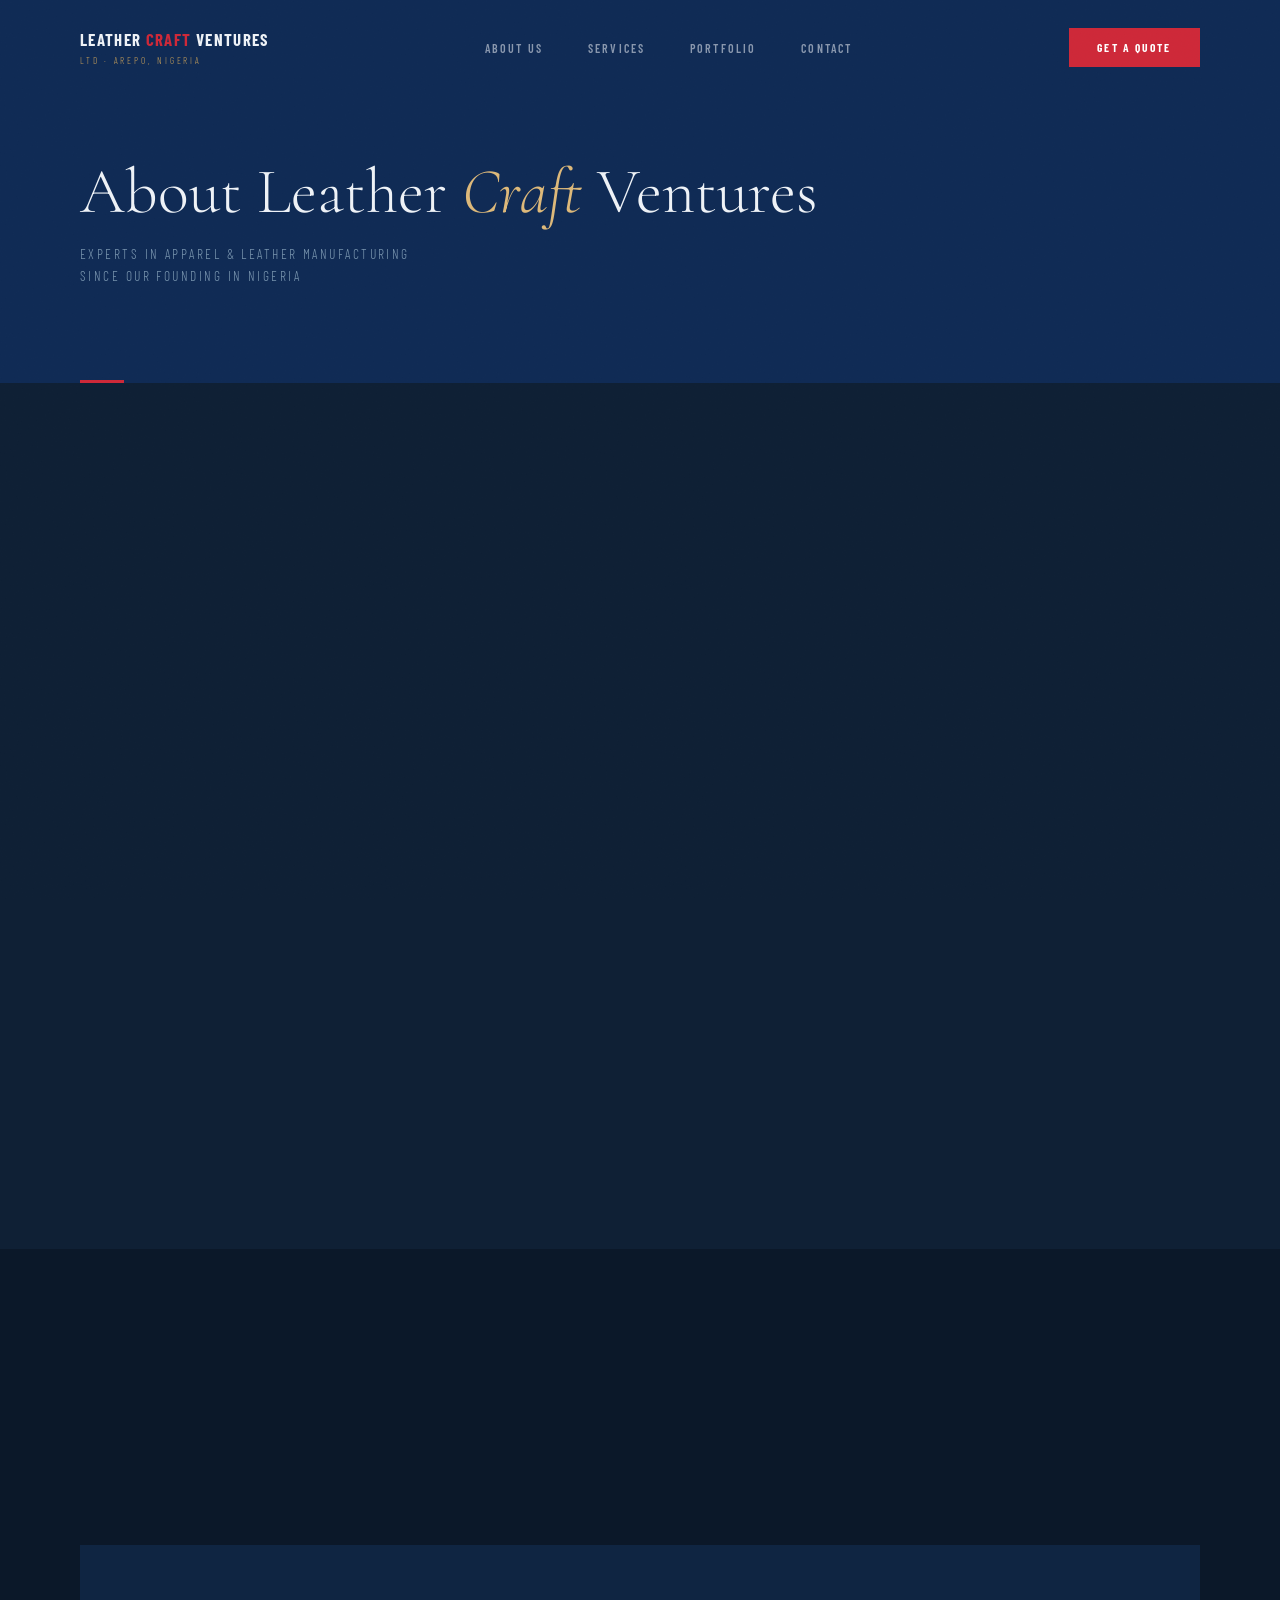
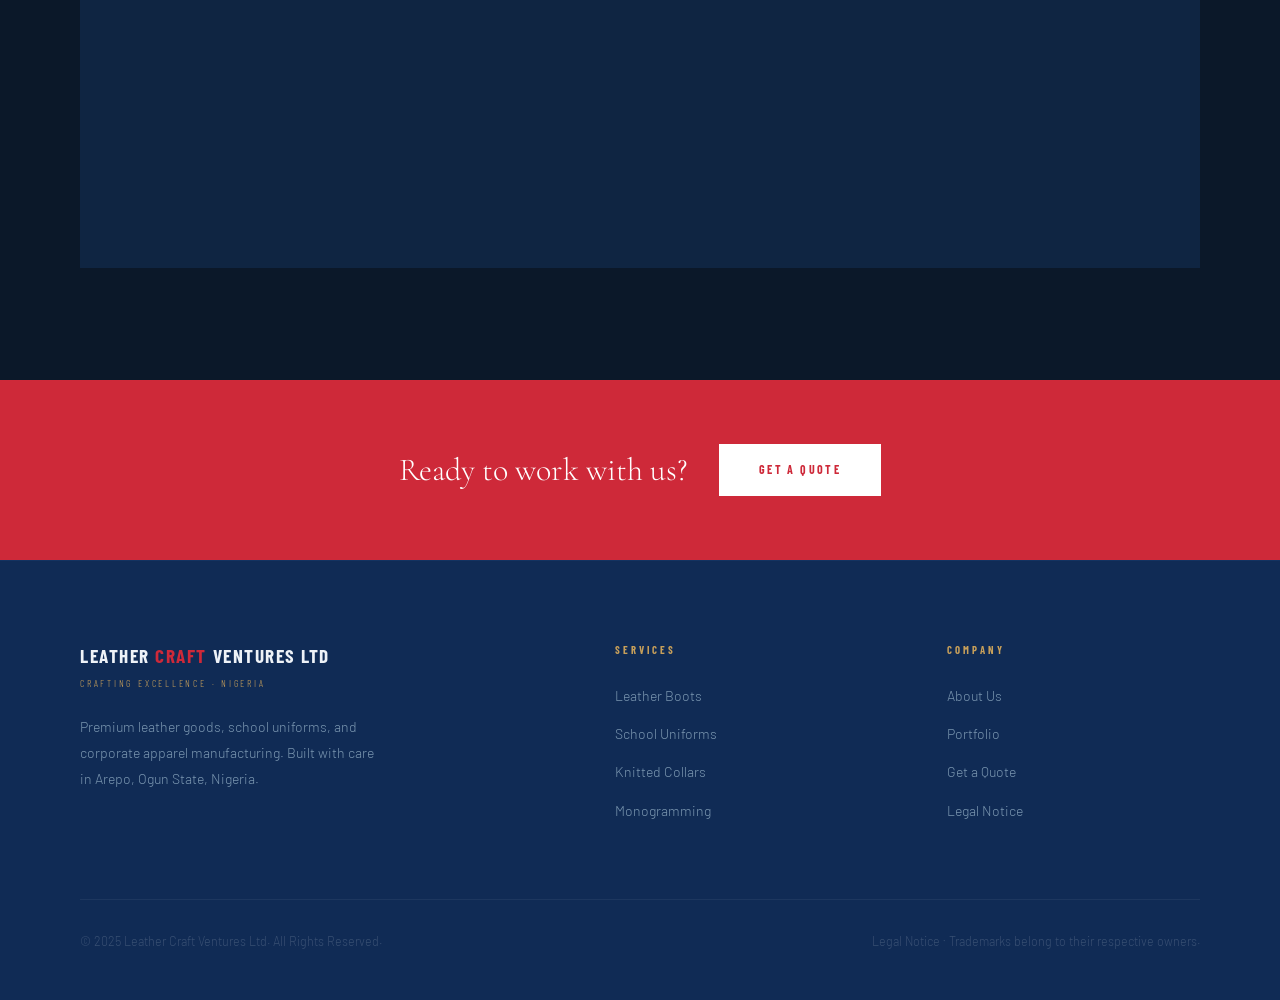
==== website/about.html @ 22471602 "feat: add multi-page website with navigation, utilities, and content pages Co-authored-by: aider (cl" ====
<!DOCTYPE html>
<html lang="en">
<head>
  <meta charset="UTF-8" />
  <meta name="viewport" content="width=device-width, initial-scale=1.0" />
  <meta name="description" content="About Leather Craft Ventures Ltd — Nigeria's specialists in premium leather boots, school uniforms, knitted collars, and corporate monogramming since our founding in Arepo, Ogun State." />
  <title>About Us — Leather Craft Ventures Ltd</title>

  <!-- Fonts -->
  <link rel="preconnect" href="https://fonts.googleapis.com" />
  <link rel="preconnect" href="https://fonts.gstatic.com" crossorigin />
  <link href="https://fonts.googleapis.com/css2?family=Cormorant+Garamond:ital,wght@0,300;0,400;0,600;0,700;1,300;1,400&family=Barlow:wght@300;400;500&family=Barlow+Condensed:wght@400;600;700&display=swap" rel="stylesheet" />

  <!-- Stylesheet -->
  <link rel="stylesheet" href="css/style.css" />
</head>
<body>

<!-- ═══════════════════════════════════════════════════
     NAVIGATION
════════════════════════════════════════════════════ -->
<nav id="site-nav" role="navigation" aria-label="Main navigation">
  <a href="index.html" class="nav-logo">
    <span class="nav-logo-main">Leather <span>Craft</span> Ventures</span>
    <span class="nav-logo-sub">Ltd · Arepo, Nigeria</span>
  </a>
  <ul class="nav-links" role="list">
    <li><a href="about.html">About Us</a></li>
    <li><a href="services.html">Services</a></li>
    <li><a href="portfolio.html">Portfolio</a></li>
    <li><a href="contact.html">Contact</a></li>
  </ul>
  <a href="contact.html" class="nav-quote">Get a Quote</a>
  <button id="nav-hamburger" class="nav-hamburger" aria-label="Open menu"
    aria-expanded="false" aria-controls="mobile-menu">
    <span></span><span></span><span></span>
  </button>
</nav>

<!-- Mobile Menu -->
<div id="mobile-menu" class="mobile-menu" role="dialog" aria-label="Mobile navigation">
  <ul role="list">
    <li><a href="about.html">About Us</a></li>
    <li><a href="services.html">Services</a></li>
    <li><a href="portfolio.html">Portfolio</a></li>
    <li><a href="contact.html">Contact</a></li>
    <li><a href="contact.html" class="btn-primary">Get a Quote</a></li>
  </ul>
</div>

<!-- ═══════════════════════════════════════════════════
     PAGE HERO
════════════════════════════════════════════════════ -->
<section class="page-hero" aria-label="About page hero">
  <div class="container">
    <h1 class="page-hero-title">About Leather <em>Craft</em> Ventures</h1>
    <p class="page-hero-sub">Experts in Apparel & Leather Manufacturing since our founding in Nigeria</p>
  </div>
</section>

<!-- ═══════════════════════════════════════════════════
     COMPANY STORY
════════════════════════════════════════════════════ -->
<section style="padding: var(--section-pad); background: var(--charcoal);">
  <div class="container">
    <div class="reveal">
      <p class="section-label">Our Story</p>
      <h2 class="section-title">Founded in <em>Arepo</em>, Ogun State</h2>
      <div class="brand-rule"></div>
    </div>
    
    <div style="display: grid; grid-template-columns: 1fr 1fr; gap: 6rem; margin-top: 4rem; align-items: start;" class="reveal">
      <div>
        <p style="font-size: 1rem; line-height: 1.9; color: var(--text-body); margin-bottom: 2rem;">
          Leather Craft Ventures Ltd was established in Arepo, Ogun State, with a vision to become Nigeria's premier manufacturer of quality leather goods and corporate apparel. From our humble beginnings, we have grown to serve major institutions, hotels, security firms, and educational establishments across the country.
        </p>
        <p style="font-size: 1rem; line-height: 1.9; color: var(--text-body); margin-bottom: 2rem;">
          Our specialisation spans four core product lines: premium leather boots built for durability and comfort, school uniforms tailored to institutional specifications, precision-knitted collars, and custom monogramming services that help brands establish their identity.
        </p>
        <p style="font-size: 1rem; line-height: 1.9; color: var(--text-body);">
          Every product that leaves our facility reflects our unwavering commitment to quality craftsmanship, attention to detail, and the understanding that our clients depend on us for products that represent their brand and values.
        </p>
      </div>
      
      <div style="background: var(--navy-deep); padding: 4rem; display: flex; flex-direction: column; justify-content: center; gap: 2rem; min-height: 400px; position: relative;">
        <div style="position: absolute; inset: 2rem; border: 1px solid var(--border); pointer-events: none;"></div>
        <p style="font-family: var(--font-serif); font-size: 1.5rem; font-style: italic; font-weight: 300; color: rgba(238, 242, 247, 0.28); line-height: 1.55; position: relative; z-index: 1;">
          "Crafting products that combine exceptional craftsmanship with lasting comfort"
        </p>
        <p style="font-family: var(--font-cond); font-size: 0.65rem; font-weight: 700; letter-spacing: 0.28em; text-transform: uppercase; color: var(--crimson); opacity: 0.6;">
          Our Mission Statement
        </p>
      </div>
    </div>
  </div>
</section>

<!-- ═══════════════════════════════════════════════════
     WHY CHOOSE US
════════════════════════════════════════════════════ -->
<section style="padding: var(--section-pad); background: var(--dark);">
  <div class="container">
    <div class="reveal">
      <p class="section-label">Why Choose Us</p>
      <h2 class="section-title">Three pillars of <em>our approach</em></h2>
      <div class="brand-rule"></div>
    </div>
    
    <div style="display: grid; grid-template-columns: repeat(3, 1fr); gap: 1px; background: var(--border); margin-top: 4rem;">
      <div class="reveal" style="background: var(--charcoal); padding: 3rem 2.5rem; position: relative; overflow: hidden; transition: background 0.3s;">
        <div style="width: 52px; height: 52px; background: var(--steel); border-radius: 50%; display: flex; align-items: center; justify-content: center; margin-bottom: 2rem;">
          <svg viewBox="0 0 24 24" fill="none" stroke="currentColor" stroke-width="1.5" style="width: 26px; height: 26px; color: var(--gold);" aria-hidden="true">
            <path d="M12 2l3.09 6.26L22 9.27l-5 4.87 1.18 6.88L12 17.77l-6.18 3.25L7 14.14 2 9.27l6.91-1.01L12 2z"/>
          </svg>
        </div>
        <h3 style="font-family: var(--font-serif); font-size: 1.4rem; font-weight: 600; line-height: 1.2; margin-bottom: 1rem; color: var(--off-white);">Quality Materials</h3>
        <p style="font-size: 0.875rem; line-height: 1.8; color: var(--text-muted);">
          We source only the finest leather, fabrics, and materials from trusted suppliers, ensuring every product meets our exacting standards for durability and appearance.
        </p>
      </div>
      
      <div class="reveal" style="background: var(--charcoal); padding: 3rem 2.5rem; position: relative; overflow: hidden; transition: background 0.3s;">
        <div style="width: 52px; height: 52px; background: var(--steel); border-radius: 50%; display: flex; align-items: center; justify-content: center; margin-bottom: 2rem;">
          <svg viewBox="0 0 24 24" fill="none" stroke="currentColor" stroke-width="1.5" style="width: 26px; height: 26px; color: var(--gold);" aria-hidden="true">
            <path d="M12 2C8 2 5 5 5 9c0 5 7 13 7 13s7-8 7-13c0-4-3-7-7-7z"/>
            <circle cx="12" cy="9" r="2"/>
          </svg>
        </div>
        <h3 style="font-family: var(--font-serif); font-size: 1.4rem; font-weight: 600; line-height: 1.2; margin-bottom: 1rem; color: var(--off-white);">Experienced Craftsmen</h3>
        <p style="font-size: 0.875rem; line-height: 1.8; color: var(--text-muted);">
          Our skilled artisans bring years of experience and traditional techniques to every project, combined with modern equipment and quality control processes.
        </p>
      </div>
      
      <div class="reveal" style="background: var(--charcoal); padding: 3rem 2.5rem; position: relative; overflow: hidden; transition: background 0.3s;">
        <div style="width: 52px; height: 52px; background: var(--steel); border-radius: 50%; display: flex; align-items: center; justify-content: center; margin-bottom: 2rem;">
          <svg viewBox="0 0 24 24" fill="none" stroke="currentColor" stroke-width="1.5" style="width: 26px; height: 26px; color: var(--gold);" aria-hidden="true">
            <circle cx="12" cy="12" r="10"/>
            <polyline points="12,6 12,12 16,14"/>
          </svg>
        </div>
        <h3 style="font-family: var(--font-serif); font-size: 1.4rem; font-weight: 600; line-height: 1.2; margin-bottom: 1rem; color: var(--off-white);">On-Time Delivery</h3>
        <p style="font-size: 0.875rem; line-height: 1.8; color: var(--text-muted);">
          We understand that timing is critical for institutional orders. Our production planning ensures your order is completed and delivered exactly when promised.
        </p>
      </div>
    </div>
  </div>
</section>

<!-- ═══════════════════════════════════════════════════
     CTA STRIP
════════════════════════════════════════════════════ -->
<section class="cta-strip">
  <div class="container" style="display: flex; align-items: center; justify-content: space-between; gap: 2rem; flex-wrap: wrap;">
    <p class="cta-strip-text">Ready to work with us?</p>
    <a href="contact.html" class="btn-white">Get a Quote</a>
  </div>
</section>

<!-- ═══════════════════════════════════════════════════
     FOOTER
════════════════════════════════════════════════════ -->
<footer id="site-footer">
  <div class="container">
    <div class="footer-grid">
      <div>
        <p class="footer-brand-name">Leather <span>Craft</span> Ventures Ltd</p>
        <p class="footer-brand-tag">Crafting Excellence · Nigeria</p>
        <p class="footer-brand-blurb">
          Premium leather goods, school uniforms, and corporate apparel
          manufacturing. Built with care in Arepo, Ogun State, Nigeria.
        </p>
      </div>
      <nav class="footer-col" aria-label="Services navigation">
        <h4>Services</h4>
        <ul role="list">
          <li><a href="services.html">Leather Boots</a></li>
          <li><a href="services.html">School Uniforms</a></li>
          <li><a href="services.html">Knitted Collars</a></li>
          <li><a href="services.html">Monogramming</a></li>
        </ul>
      </nav>
      <nav class="footer-col" aria-label="Company navigation">
        <h4>Company</h4>
        <ul role="list">
          <li><a href="about.html">About Us</a></li>
          <li><a href="portfolio.html">Portfolio</a></li>
          <li><a href="contact.html">Get a Quote</a></li>
          <li><a href="legal.html">Legal Notice</a></li>
        </ul>
      </nav>
    </div>
    <div class="footer-bottom">
      <p>© 2025 Leather Craft Ventures Ltd. All Rights Reserved.</p>
      <p><a href="legal.html">Legal Notice</a> · Trademarks belong to their respective owners.</p>
    </div>
  </div>
</footer>

<!-- Script -->
<script src="js/main.js"></script>

</body>
</html>
---- website/css/style.css ----
/* ============================================================
   LEATHER CRAFT VENTURES LTD — Main Stylesheet
   Brand Palette (extracted from logo):
     Navy    #1B4882  — "LEATHER" wordmark, primary
     Crimson #CE2939  — "CRAFT" wordmark, primary accent
     Steel   #2B6BAA  — icon circle fills, secondary
     Gold    #C8A05A  — icon highlights, premium detail
   ============================================================ */

/* ─────────────────────────────────────────
   DESIGN TOKENS
───────────────────────────────────────── */
:root {
  /* Brand colours */
  --navy:           #1B4882;
  --navy-deep:      #102B55;
  --navy-mid:       #1E5494;
  --crimson:        #CE2939;
  --crimson-dark:   #A81F2D;
  --steel:          #2B6BAA;
  --gold:           #C8A05A;
  --gold-light:     #DDB97A;

  /* Neutrals */
  --white:          #FFFFFF;
  --off-white:      #EEF2F7;
  --text-body:      #C0CEDC;
  --text-muted:     #7A96B0;
  --dark:           #0B1829;
  --charcoal:       #0F2035;

  /* Borders */
  --border:         rgba(27, 72, 130, 0.28);
  --border-gold:    rgba(200, 160, 90, 0.2);

  /* Typography */
  --font-serif:     'Cormorant Garamond', Georgia, serif;
  --font-sans:      'Barlow', 'Helvetica Neue', sans-serif;
  --font-cond:      'Barlow Condensed', 'Arial Narrow', sans-serif;

  /* Motion */
  --ease-out:       cubic-bezier(0.22, 1, 0.36, 1);

  /* Layout */
  --section-pad:    7rem 5rem;
  --max-width:      1280px;
}

/* ─────────────────────────────────────────
   RESET
───────────────────────────────────────── */
*, *::before, *::after { box-sizing: border-box; margin: 0; padding: 0; }
html   { scroll-behavior: smooth; font-size: 16px; }
img    { display: block; max-width: 100%; }
a      { color: inherit; text-decoration: none; }
button { cursor: pointer; font: inherit; }
ul     { list-style: none; }

/* ─────────────────────────────────────────
   BASE
───────────────────────────────────────── */
body {
  background: var(--dark);
  color: var(--off-white);
  font-family: var(--font-sans);
  font-weight: 300;
  line-height: 1.6;
  overflow-x: hidden;
}

/* Subtle grain overlay */
body::after {
  content: '';
  position: fixed;
  inset: 0;
  pointer-events: none;
  z-index: 9998;
  opacity: 0.2;
  background-image: url("data:image/svg+xml,%3Csvg xmlns='http://www.w3.org/2000/svg' width='300' height='300'%3E%3Cfilter id='g'%3E%3CfeTurbulence type='fractalNoise' baseFrequency='0.75' numOctaves='4' stitchTiles='stitch'/%3E%3C/filter%3E%3Crect width='300' height='300' filter='url(%23g)' opacity='0.05'/%3E%3C/svg%3E");
}

/* ─────────────────────────────────────────
   UTILITIES
───────────────────────────────────────── */
.container {
  max-width: var(--max-width);
  margin: 0 auto;
}

.section-label {
  font-family: var(--font-cond);
  font-size: 0.7rem;
  font-weight: 600;
  letter-spacing: 0.32em;
  text-transform: uppercase;
  color: var(--gold);
  margin-bottom: 1rem;
}

.section-title {
  font-family: var(--font-serif);
  font-size: clamp(2.4rem, 4vw, 3.8rem);
  font-weight: 300;
  line-height: 1.05;
  color: var(--off-white);
}
.section-title em {
  font-style: italic;
  color: var(--gold-light);
}

/* Brand rule uses crimson to match logo accent */
.brand-rule {
  width: 44px;
  height: 3px;
  background: var(--crimson);
  margin: 1.8rem 0;
}

/* ─────────────────────────────────────────
   SCROLL REVEAL
───────────────────────────────────────── */
.reveal {
  opacity: 0;
  transform: translateY(28px);
  transition: opacity 0.75s var(--ease-out), transform 0.75s var(--ease-out);
}
.reveal.visible {
  opacity: 1;
  transform: translateY(0);
}

/* ─────────────────────────────────────────
   NAV
───────────────────────────────────────── */
#site-nav {
  position: fixed;
  inset: 0 0 auto;
  z-index: 200;
  padding: 1.6rem 5rem;
  display: flex;
  align-items: center;
  justify-content: space-between;
  border-bottom: 1px solid transparent;
  transition: background 0.4s, padding 0.3s, border-color 0.4s;
}
#site-nav.scrolled {
  background: rgba(11, 24, 41, 0.97);
  backdrop-filter: blur(14px);
  padding: 1rem 5rem;
  border-bottom-color: var(--border);
}

.nav-logo        { display: flex; flex-direction: column; gap: 0.1rem; }
.nav-logo-main {
  font-family: var(--font-cond);
  font-size: 1.05rem;
  font-weight: 700;
  letter-spacing: 0.08em;
  text-transform: uppercase;
  color: var(--off-white);
}
.nav-logo-main span { color: var(--crimson); }
.nav-logo-sub {
  font-family: var(--font-cond);
  font-size: 0.58rem;
  letter-spacing: 0.3em;
  text-transform: uppercase;
  color: var(--gold);
}

.nav-links {
  display: flex;
  align-items: center;
  gap: 2.8rem;
}
.nav-links a {
  font-family: var(--font-cond);
  font-size: 0.75rem;
  font-weight: 600;
  letter-spacing: 0.18em;
  text-transform: uppercase;
  color: rgba(238, 242, 247, 0.55);
  transition: color 0.2s;
  position: relative;
}
.nav-links a::after {
  content: '';
  position: absolute;
  bottom: -3px; left: 0;
  width: 0; height: 2px;
  background: var(--crimson);
  transition: width 0.3s;
}
.nav-links a:hover        { color: var(--off-white); }
.nav-links a:hover::after { width: 100%; }

.nav-quote {
  font-family: var(--font-cond);
  font-size: 0.72rem;
  font-weight: 700;
  letter-spacing: 0.18em;
  text-transform: uppercase;
  color: var(--white);
  background: var(--crimson);
  padding: 0.65rem 1.8rem;
  border: none;
  transition: background 0.2s, transform 0.2s;
}
.nav-quote:hover { background: var(--crimson-dark); transform: translateY(-1px); }

.nav-hamburger {
  display: none;
  flex-direction: column;
  gap: 5px;
  background: none;
  border: none;
  padding: 4px;
}
.nav-hamburger span {
  width: 22px;
  height: 2px;
  background: var(--off-white);
  display: block;
  transition: all 0.3s;
}

/* ─────────────────────────────────────────
   MOBILE MENU
───────────────────────────────────────── */
.mobile-menu {
  display: none;
  position: fixed;
  top: 0; left: 0; right: 0;
  background: rgba(11, 24, 41, 0.98);
  backdrop-filter: blur(16px);
  padding: 6rem 3rem 3rem;
  z-index: 150;
  border-bottom: 1px solid var(--border);
  flex-direction: column;
}
.mobile-menu.open            { display: flex; }
.mobile-menu ul              { display: flex; flex-direction: column; }
.mobile-menu li              { border-bottom: 1px solid rgba(27,72,130,0.12); }
.mobile-menu a {
  display: block;
  padding: 1.1rem 0;
  font-family: var(--font-cond);
  font-size: 1.1rem;
  font-weight: 600;
  letter-spacing: 0.15em;
  text-transform: uppercase;
  color: rgba(238, 242, 247, 0.6);
  transition: color 0.2s;
}
.mobile-menu a:hover         { color: var(--crimson); }
.mobile-menu .btn-primary    { margin-top: 1.5rem; width: 100%; text-align: center; display: inline-block; }

/* ─────────────────────────────────────────
   BUTTONS
───────────────────────────────────────── */
.btn-primary {
  display: inline-block;
  padding: 1.05rem 2.8rem;
  background: var(--crimson);
  color: var(--white);
  font-family: var(--font-cond);
  font-size: 0.75rem;
  font-weight: 700;
  letter-spacing: 0.22em;
  text-transform: uppercase;
  border: none;
  transition: background 0.2s, transform 0.2s;
}
.btn-primary:hover { background: var(--crimson-dark); transform: translateY(-2px); }

.btn-outline {
  display: inline-flex;
  align-items: center;
  gap: 0.5rem;
  font-family: var(--font-cond);
  font-size: 0.75rem;
  font-weight: 600;
  letter-spacing: 0.2em;
  text-transform: uppercase;
  color: rgba(238, 242, 247, 0.4);
  transition: color 0.2s;
}
.btn-outline::after        { content: '→'; transition: transform 0.2s; }
.btn-outline:hover         { color: var(--off-white); }
.btn-outline:hover::after  { transform: translateX(4px); }

/* ─────────────────────────────────────────
   HERO
───────────────────────────────────────── */
#hero {
  min-height: 100vh;
  display: grid;
  grid-template-columns: 55% 45%;
  overflow: hidden;
}

.hero-left {
  background: var(--navy-deep);
  display: flex;
  flex-direction: column;
  justify-content: flex-end;
  padding: 9rem 5rem 6rem;
  position: relative;
}
.hero-left::after {
  content: '';
  position: absolute;
  right: 0; top: 15%; bottom: 15%;
  width: 2px;
  background: linear-gradient(180deg, transparent, var(--crimson) 50%, transparent);
}

.hero-eyebrow {
  font-family: var(--font-cond);
  font-size: 0.7rem;
  font-weight: 600;
  letter-spacing: 0.3em;
  text-transform: uppercase;
  color: var(--gold);
  margin-bottom: 1.8rem;
  opacity: 0;
  animation: fadeUp 0.8s 0.3s forwards;
}

.hero-title {
  font-family: var(--font-serif);
  font-size: clamp(3.8rem, 6.5vw, 6.5rem);
  font-weight: 300;
  line-height: 0.92;
  margin-bottom: 2.2rem;
  opacity: 0;
  animation: fadeUp 0.9s 0.5s forwards;
}
.hero-title em {
  font-style: italic;
  color: var(--gold-light);
  display: block;
}

.hero-description {
  font-size: 1rem;
  line-height: 1.85;
  color: rgba(238, 242, 247, 0.5);
  max-width: 42ch;
  margin-bottom: 3rem;
  opacity: 0;
  animation: fadeUp 0.9s 0.7s forwards;
}

.hero-ctas {
  display: flex;
  align-items: center;
  gap: 2rem;
  opacity: 0;
  animation: fadeUp 0.9s 0.9s forwards;
}

.hero-right {
  background: var(--navy);
  position: relative;
  overflow: hidden;
}
.hero-right-pattern {
  position: absolute;
  inset: 0;
  background:
    radial-gradient(ellipse at 50% 35%, rgba(206, 41, 57, 0.1) 0%, transparent 60%),
    repeating-linear-gradient(
      -45deg,
      transparent, transparent 14px,
      rgba(238, 242, 247, 0.015) 14px, rgba(238, 242, 247, 0.015) 15px
    );
}

.hero-stats {
  position: absolute;
  bottom: 6rem; left: 4rem;
  display: flex;
  flex-direction: column;
  gap: 2.5rem;
  opacity: 0;
  animation: fadeUp 0.9s 1.1s forwards;
}
.hero-stat-item { display: flex; align-items: baseline; gap: 1.2rem; }
.hero-stat-num {
  font-family: var(--font-serif);
  font-size: 2.8rem;
  font-weight: 600;
  color: var(--gold);
  line-height: 1;
  min-width: 4rem;
}
.hero-stat-label {
  font-family: var(--font-cond);
  font-size: 0.65rem;
  letter-spacing: 0.2em;
  text-transform: uppercase;
  color: rgba(238, 242, 247, 0.3);
  border-left: 2px solid var(--crimson);
  padding-left: 1rem;
  line-height: 1.5;
}

.hero-stamp {
  position: absolute;
  top: 7rem; right: 4rem;
  width: 110px; height: 110px;
  border: 1px solid rgba(200, 160, 90, 0.3);
  border-radius: 50%;
  display: flex;
  align-items: center;
  justify-content: center;
  text-align: center;
  opacity: 0;
  animation: fadeIn 1s 1.3s forwards;
}
.hero-stamp p {
  font-family: var(--font-serif);
  font-size: 0.7rem;
  font-style: italic;
  color: var(--gold);
  line-height: 1.6;
}

/* 2×2 icon grid echoing the brand logo motif */
.hero-icon-grid {
  position: absolute;
  bottom: 6rem; right: 3.5rem;
  display: grid;
  grid-template-columns: 1fr 1fr;
  gap: 6px;
  opacity: 0;
  animation: fadeIn 1s 1.4s forwards;
}
.hero-icon-cell {
  width: 54px; height: 54px;
  background: var(--steel);
  border-radius: 50%;
  display: flex;
  align-items: center;
  justify-content: center;
}
.hero-icon-cell svg { width: 26px; height: 26px; color: var(--gold); }

/* ─────────────────────────────────────────
   SERVICES
───────────────────────────────────────── */
#services {
  padding: var(--section-pad);
  background: var(--charcoal);
}

.services-header {
  display: grid;
  grid-template-columns: 1fr 1fr;
  gap: 4rem;
  align-items: end;
  margin-bottom: 5rem;
}
.services-body-text {
  font-size: 1rem;
  line-height: 1.9;
  color: var(--text-body);
  max-width: 48ch;
}

.services-grid {
  display: grid;
  grid-template-columns: repeat(4, 1fr);
  gap: 1px;
  background: var(--border);
}

.service-card {
  background: var(--dark);
  padding: 3rem 2.5rem;
  position: relative;
  overflow: hidden;
  transition: background 0.3s;
}
.service-card:hover { background: var(--charcoal); }
.service-card::before {
  content: '';
  position: absolute;
  bottom: 0; left: 0; right: 0;
  height: 3px;
  background: var(--crimson);
  transform: scaleX(0);
  transform-origin: left;
  transition: transform 0.4s var(--ease-out);
}
.service-card:hover::before { transform: scaleX(1); }

.service-index {
  position: absolute;
  top: 1.8rem; right: 2rem;
  font-family: var(--font-serif);
  font-size: 3.5rem;
  font-weight: 600;
  color: rgba(27, 72, 130, 0.1);
  line-height: 1;
  user-select: none;
}

/* Steel circle + gold icon — mirrors logo icon grid */
.service-icon-wrap {
  width: 52px; height: 52px;
  background: var(--steel);
  border-radius: 50%;
  display: flex;
  align-items: center;
  justify-content: center;
  margin-bottom: 2rem;
}
.service-icon-wrap svg { width: 26px; height: 26px; color: var(--gold); }

.service-name {
  font-family: var(--font-serif);
  font-size: 1.4rem;
  font-weight: 600;
  line-height: 1.2;
  margin-bottom: 1rem;
  color: var(--off-white);
}
.service-desc {
  font-size: 0.875rem;
  line-height: 1.8;
  color: var(--text-muted);
}

/* ─────────────────────────────────────────
   CLIENTS
───────────────────────────────────────── */
#clients {
  background: var(--navy-deep);
  padding: 5rem 5rem;
  border-top: 1px solid var(--border);
  border-bottom: 1px solid var(--border);
}
.clients-inner {
  display: flex;
  align-items: center;
  justify-content: space-between;
  flex-wrap: wrap;
  gap: 3rem;
}
.clients-heading {
  font-family: var(--font-cond);
  font-size: 0.68rem;
  font-weight: 600;
  letter-spacing: 0.32em;
  text-transform: uppercase;
  color: var(--text-muted);
  white-space: nowrap;
}
.clients-names {
  display: flex;
  align-items: center;
  gap: 4rem;
  flex-wrap: wrap;
}
.client-name {
  font-family: var(--font-cond);
  font-size: 1rem;
  font-weight: 600;
  letter-spacing: 0.1em;
  text-transform: uppercase;
  color: rgba(238, 242, 247, 0.2);
  transition: color 0.3s;
  cursor: default;
}
.client-name:hover { color: var(--gold-light); }

/* ─────────────────────────────────────────
   PROCESS
───────────────────────────────────────── */
#process {
  padding: var(--section-pad);
  background: var(--dark);
}
.process-layout {
  display: grid;
  grid-template-columns: 1fr 1fr;
  gap: 6rem;
  margin-top: 4rem;
  align-items: start;
}
.process-steps  { display: flex; flex-direction: column; }
.process-step {
  display: grid;
  grid-template-columns: 2.5rem 1fr;
  gap: 1.5rem;
  padding: 2.2rem 0;
  border-bottom: 1px solid rgba(27, 72, 130, 0.18);
}
.step-number {
  font-family: var(--font-cond);
  font-size: 0.72rem;
  font-weight: 700;
  letter-spacing: 0.1em;
  color: var(--crimson);
  padding-top: 0.25rem;
}
.step-title {
  font-family: var(--font-serif);
  font-size: 1.3rem;
  font-weight: 600;
  color: var(--off-white);
  margin-bottom: 0.6rem;
}
.step-body {
  font-size: 0.875rem;
  line-height: 1.8;
  color: var(--text-muted);
}

.process-panel {
  background: var(--navy-deep);
  padding: 4rem;
  display: flex;
  flex-direction: column;
  justify-content: center;
  gap: 2rem;
  min-height: 480px;
  position: relative;
}
.process-panel::before {
  content: '';
  position: absolute;
  inset: 2rem;
  border: 1px solid var(--border);
  pointer-events: none;
}
.process-panel-quote {
  font-family: var(--font-serif);
  font-size: 1.5rem;
  font-style: italic;
  font-weight: 300;
  color: rgba(238, 242, 247, 0.28);
  line-height: 1.55;
  position: relative;
  z-index: 1;
}
.process-panel-attr {
  font-family: var(--font-cond);
  font-size: 0.65rem;
  font-weight: 700;
  letter-spacing: 0.28em;
  text-transform: uppercase;
  color: var(--crimson);
  opacity: 0.6;
}

/* ─────────────────────────────────────────
   CONTACT
───────────────────────────────────────── */
#contact {
  padding: var(--section-pad);
  background: var(--charcoal);
}
.contact-layout {
  display: grid;
  grid-template-columns: 1fr 1.4fr;
  gap: 7rem;
  margin-top: 4rem;
}
.contact-detail-group        { margin-bottom: 2.8rem; }
.contact-detail-group h3 {
  font-family: var(--font-cond);
  font-size: 0.68rem;
  font-weight: 700;
  letter-spacing: 0.28em;
  text-transform: uppercase;
  color: var(--crimson);
  margin-bottom: 0.8rem;
}
.contact-detail-group p,
.contact-detail-group a {
  font-size: 0.9rem;
  line-height: 1.9;
  color: var(--text-body);
  display: block;
  transition: color 0.2s;
}
.contact-detail-group a:hover { color: var(--gold-light); }

.form-row   { display: grid; grid-template-columns: 1fr 1fr; gap: 1.2rem; }
.form-group { margin-bottom: 1.4rem; }
.form-group label {
  display: block;
  font-family: var(--font-cond);
  font-size: 0.67rem;
  font-weight: 700;
  letter-spacing: 0.22em;
  text-transform: uppercase;
  color: rgba(238, 242, 247, 0.32);
  margin-bottom: 0.5rem;
}
.form-group input,
.form-group select,
.form-group textarea {
  width: 100%;
  background: rgba(27, 72, 130, 0.12);
  border: 1px solid rgba(27, 72, 130, 0.3);
  border-radius: 0;
  color: var(--off-white);
  padding: 0.9rem 1.2rem;
  font-family: var(--font-sans);
  font-size: 0.9rem;
  font-weight: 300;
  outline: none;
  appearance: none;
  transition: border-color 0.2s, background 0.2s;
}
.form-group input:focus,
.form-group select:focus,
.form-group textarea:focus {
  border-color: var(--crimson);
  background: rgba(27, 72, 130, 0.22);
}
.form-group input::placeholder,
.form-group textarea::placeholder { color: rgba(238, 242, 247, 0.18); }
.form-group select                 { color: rgba(238, 242, 247, 0.5); }
.form-group select option          { background: var(--navy-deep); color: var(--off-white); }
.form-group textarea               { resize: vertical; min-height: 130px; }

.form-submit {
  width: 100%;
  padding: 1.1rem;
  background: var(--crimson);
  color: var(--white);
  font-family: var(--font-cond);
  font-size: 0.78rem;
  font-weight: 700;
  letter-spacing: 0.22em;
  text-transform: uppercase;
  border: none;
  transition: background 0.2s, transform 0.2s;
}
.form-submit:hover { background: var(--crimson-dark); transform: translateY(-2px); }

.form-success {
  font-family: var(--font-cond);
  font-size: 0.8rem;
  letter-spacing: 0.1em;
  color: var(--gold-light);
  margin-top: 1rem;
  display: none;
}

/* ─────────────────────────────────────────
   FOOTER
───────────────────────────────────────── */
#site-footer {
  background: var(--navy-deep);
  border-top: 1px solid var(--border);
  padding: 5rem 5rem 3rem;
}
.footer-grid {
  display: grid;
  grid-template-columns: 1.8fr 1fr 1fr;
  gap: 5rem;
  margin-bottom: 4rem;
}
.footer-brand-name {
  font-family: var(--font-cond);
  font-size: 1.2rem;
  font-weight: 700;
  letter-spacing: 0.08em;
  text-transform: uppercase;
  color: var(--off-white);
  margin-bottom: 0.3rem;
}
.footer-brand-name span  { color: var(--crimson); }
.footer-brand-tag {
  font-family: var(--font-cond);
  font-size: 0.62rem;
  letter-spacing: 0.28em;
  text-transform: uppercase;
  color: var(--gold);
  margin-bottom: 1.4rem;
}
.footer-brand-blurb {
  font-size: 0.875rem;
  line-height: 1.85;
  color: var(--text-muted);
  max-width: 38ch;
}
.footer-col h4 {
  font-family: var(--font-cond);
  font-size: 0.67rem;
  font-weight: 700;
  letter-spacing: 0.28em;
  text-transform: uppercase;
  color: var(--gold);
  margin-bottom: 1.5rem;
}
.footer-col li { margin-bottom: 0.8rem; }
.footer-col a {
  font-size: 0.875rem;
  color: var(--text-muted);
  transition: color 0.2s;
}
.footer-col a:hover { color: var(--off-white); }

.footer-bottom {
  border-top: 1px solid rgba(238, 242, 247, 0.06);
  padding-top: 2rem;
  display: flex;
  justify-content: space-between;
  align-items: center;
  flex-wrap: wrap;
  gap: 1rem;
}
.footer-bottom p { font-size: 0.78rem; color: rgba(238, 242, 247, 0.18); }

/* ─────────────────────────────────────────
   PAGE HERO & CTA UTILITIES
───────────────────────────────────────── */
/* Page hero — used on all inner pages */
.page-hero {
  padding: 10rem 5rem 6rem;
  background: var(--navy-deep);
  position: relative;
}
.page-hero::after {
  content: '';
  position: absolute;
  bottom: 0; left: 5rem;
  width: 44px; height: 3px;
  background: var(--crimson);
}
.page-hero-title {
  font-family: var(--font-serif);
  font-size: clamp(3rem, 5vw, 5rem);
  font-weight: 300;
  line-height: 1;
  margin-bottom: 1.2rem;
}
.page-hero-title em { font-style: italic; color: var(--gold-light); }
.page-hero-sub {
  font-family: var(--font-cond);
  font-size: 0.85rem;
  letter-spacing: 0.18em;
  text-transform: uppercase;
  color: var(--text-muted);
  max-width: 55ch;
}

/* CTA strip — reusable across pages */
.cta-strip {
  background: var(--crimson);
  padding: 4rem 5rem;
  display: flex;
  align-items: center;
  justify-content: space-between;
  gap: 2rem;
  flex-wrap: wrap;
}
.cta-strip-text {
  font-family: var(--font-serif);
  font-size: clamp(1.4rem, 2.5vw, 2rem);
  font-weight: 300;
  color: var(--white);
}
.btn-white {
  display: inline-block;
  padding: 1rem 2.5rem;
  background: var(--white);
  color: var(--crimson);
  font-family: var(--font-cond);
  font-size: 0.75rem;
  font-weight: 700;
  letter-spacing: 0.2em;
  text-transform: uppercase;
  white-space: nowrap;
  transition: background 0.2s, color 0.2s;
}
.btn-white:hover { background: var(--off-white); }

/* Portfolio grid */
.portfolio-grid {
  display: grid;
  grid-template-columns: repeat(3, 1fr);
  gap: 1px;
  background: var(--border);
}
.portfolio-card { background: var(--dark); overflow: hidden; }
.portfolio-card:hover .portfolio-thumb { transform: scale(1.03); }
.portfolio-thumb-wrap { overflow: hidden; aspect-ratio: 4/3; }
.portfolio-thumb {
  width: 100%; height: 100%;
  background: var(--navy);
  display: flex;
  align-items: center;
  justify-content: center;
  transition: transform 0.5s var(--ease-out);
}
.portfolio-thumb span {
  font-family: var(--font-cond);
  font-size: 0.7rem;
  letter-spacing: 0.25em;
  text-transform: uppercase;
  color: rgba(238,242,247,0.2);
}
.portfolio-card-body { padding: 1.8rem 2rem; }
.portfolio-card-category {
  font-family: var(--font-cond);
  font-size: 0.65rem;
  letter-spacing: 0.25em;
  text-transform: uppercase;
  color: var(--crimson);
  margin-bottom: 0.5rem;
}
.portfolio-card-title {
  font-family: var(--font-serif);
  font-size: 1.15rem;
  font-weight: 600;
  color: var(--off-white);
  margin-bottom: 0.4rem;
}
.portfolio-card-desc {
  font-size: 0.8rem;
  color: var(--text-muted);
  line-height: 1.7;
}

/* ─────────────────────────────────────────
   KEYFRAMES
───────────────────────────────────────── */
@keyframes fadeUp {
  from { opacity: 0; transform: translateY(22px); }
  to   { opacity: 1; transform: translateY(0); }
}
@keyframes fadeIn {
  from { opacity: 0; }
  to   { opacity: 1; }
}

/* ─────────────────────────────────────────
   RESPONSIVE
───────────────────────────────────────── */
@media (max-width: 1100px) {
  :root { --section-pad: 5rem 3rem; }
  #site-nav, #site-nav.scrolled { padding-left: 3rem; padding-right: 3rem; }
  #hero { grid-template-columns: 1fr; }
  .hero-right { display: none; }
  .hero-left { padding: 9rem 3rem 5rem; }
  .services-header { grid-template-columns: 1fr; gap: 2rem; }
  .services-grid { grid-template-columns: 1fr 1fr; }
  .process-layout { grid-template-columns: 1fr; }
  .process-panel { display: none; }
  .contact-layout { grid-template-columns: 1fr; gap: 3rem; }
  .footer-grid { grid-template-columns: 1fr 1fr; gap: 3rem; }
  .nav-links, .nav-quote { display: none; }
  .nav-hamburger { display: flex; }
  .page-hero { padding: 9rem 3rem 5rem; }
  .page-hero::after { left: 3rem; }
  .cta-strip { padding: 3rem; }
  .portfolio-grid { grid-template-columns: 1fr 1fr; }
}

@media (max-width: 640px) {
  :root { --section-pad: 4rem 1.5rem; }
  #site-nav, #site-nav.scrolled { padding-left: 1.5rem; padding-right: 1.5rem; }
  .hero-left { padding: 7rem 1.5rem 4rem; }
  .services-grid { grid-template-columns: 1fr; }
  .form-row { grid-template-columns: 1fr; }
  .footer-grid { grid-template-columns: 1fr; gap: 2.5rem; }
  .footer-bottom { flex-direction: column; text-align: center; }
  .clients-inner { flex-direction: column; align-items: flex-start; }
  .clients-names { gap: 2rem; }
  .page-hero { padding: 8rem 1.5rem 4rem; }
  .page-hero::after { left: 1.5rem; }
  .cta-strip { padding: 2.5rem 1.5rem; flex-direction: column; align-items: flex-start; }
  .portfolio-grid { grid-template-columns: 1fr; }
}
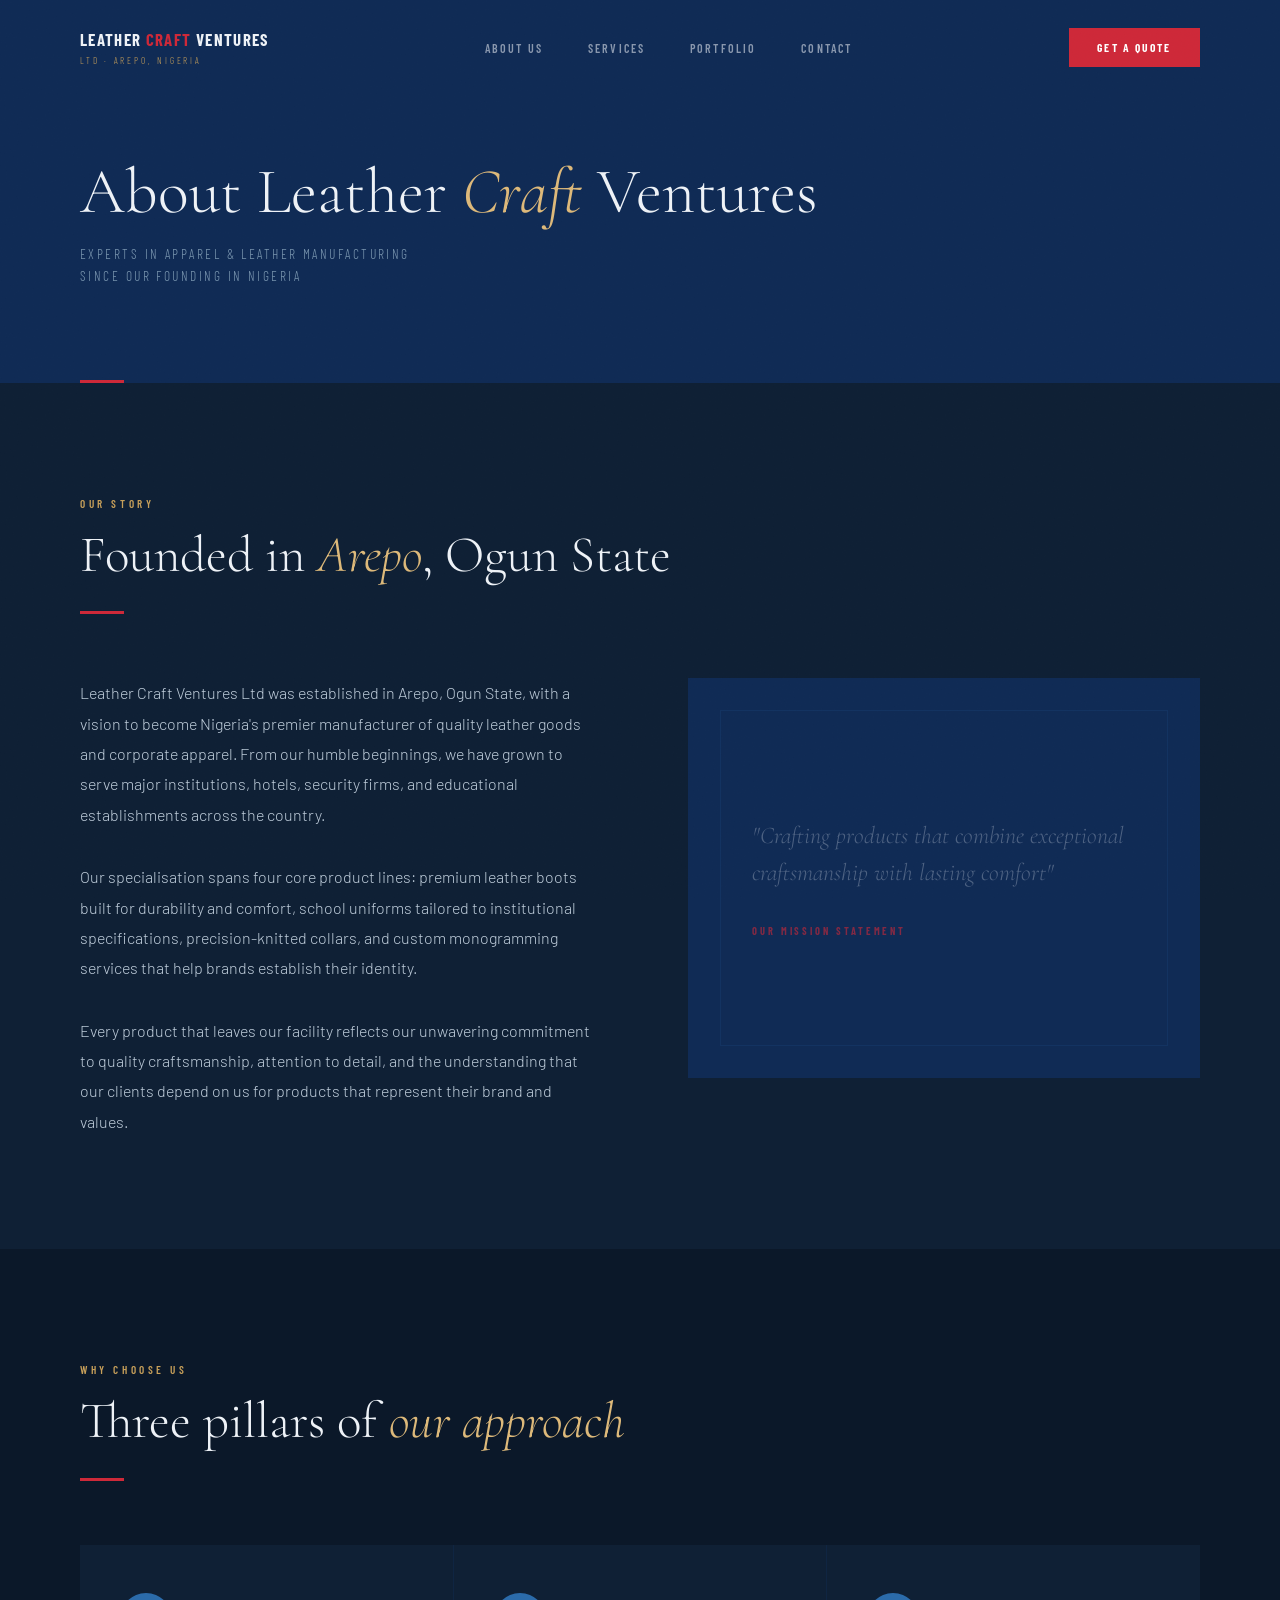
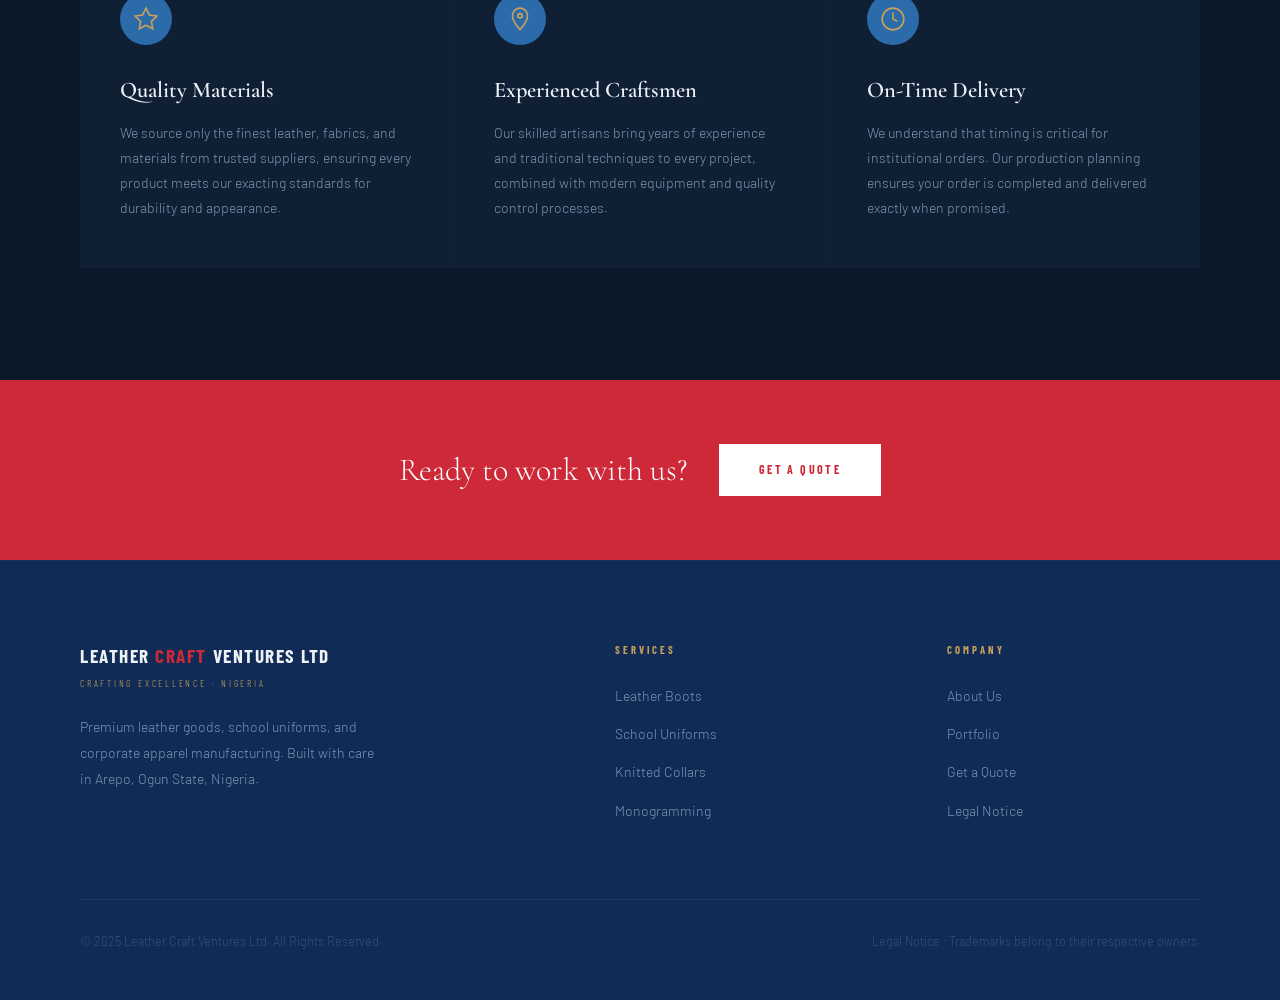
==== commit ee6336a4: "init commit" ====
--- a/website/about.html
+++ b/website/about.html
@@ -54,7 +54,7 @@
 <section class="page-hero" aria-label="About page hero">
   <div class="container">
     <h1 class="page-hero-title">About Leather <em>Craft</em> Ventures</h1>
-    <p class="page-hero-sub">Experts in Apparel & Leather Manufacturing since our founding in Nigeria</p>
+    <p class="page-hero-sub">Experts in Apparel &amp; Leather Manufacturing since our founding in Nigeria</p>
   </div>
 </section>
 
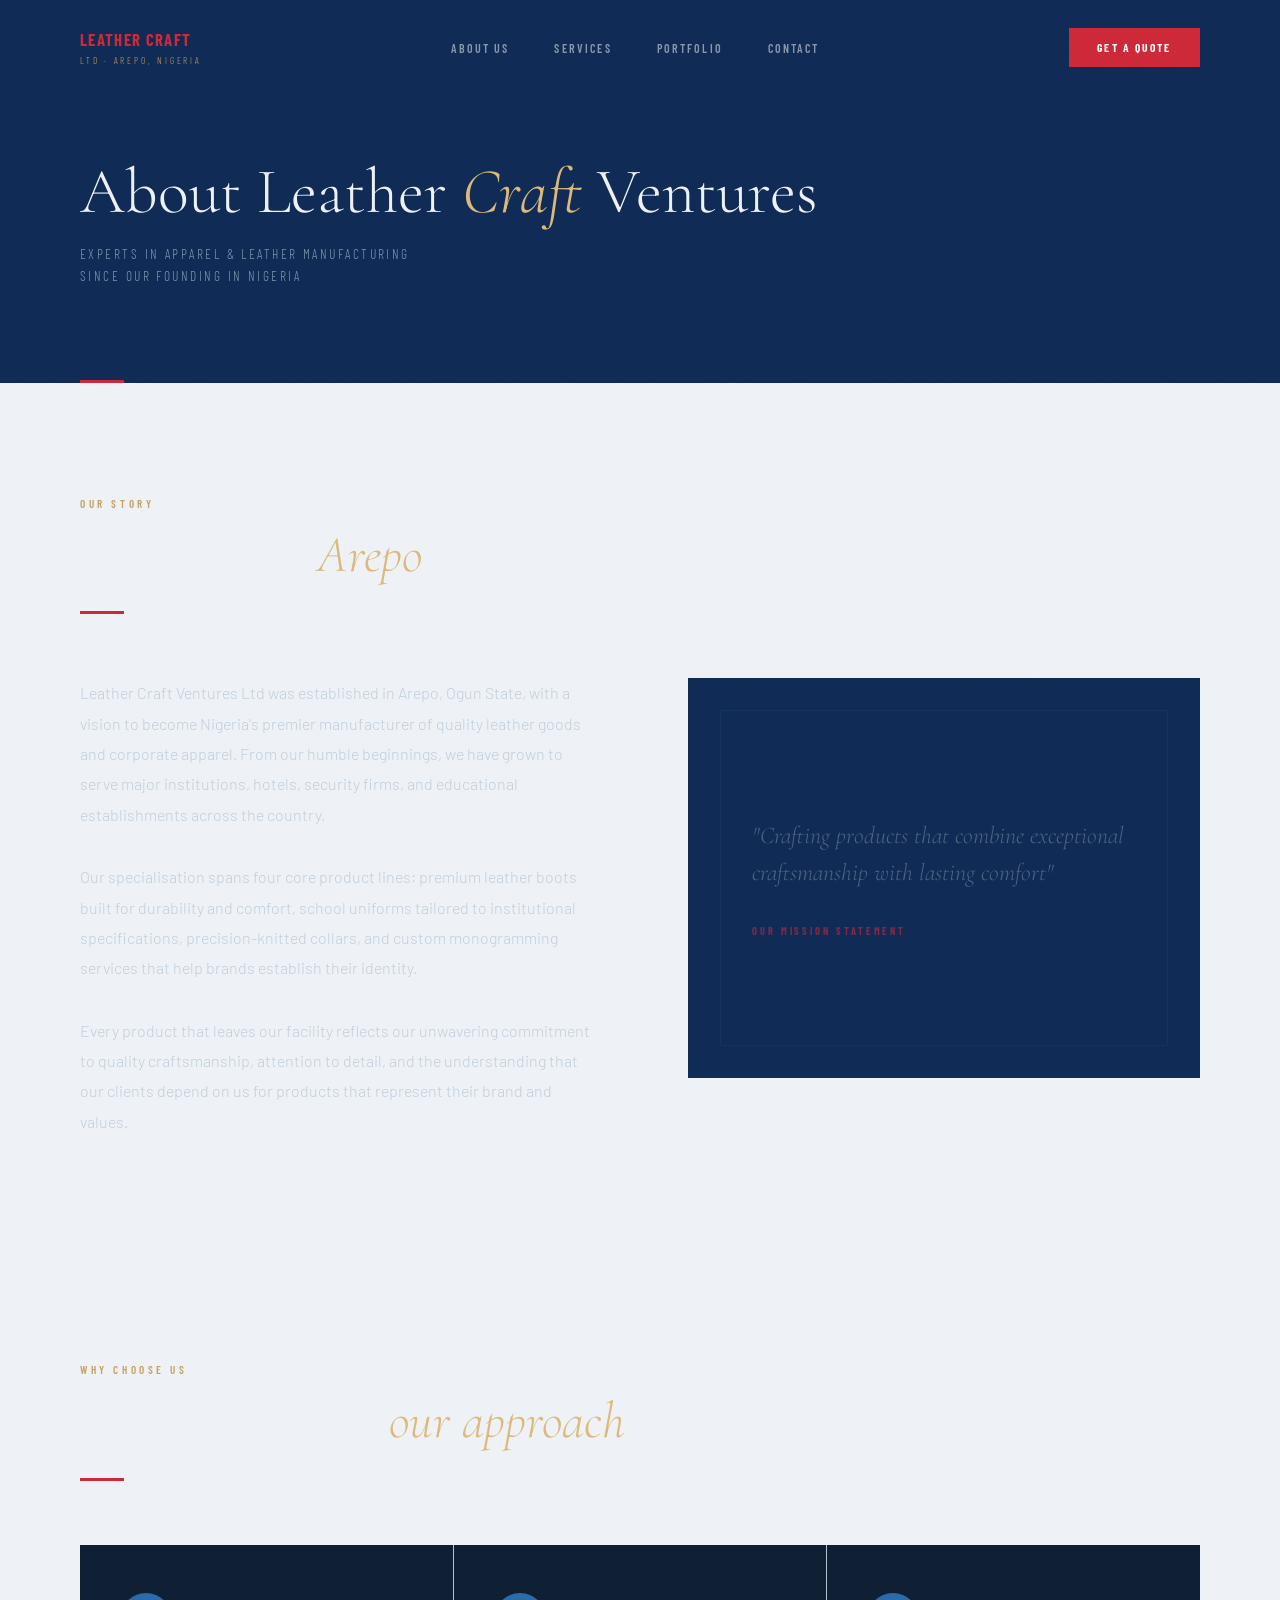
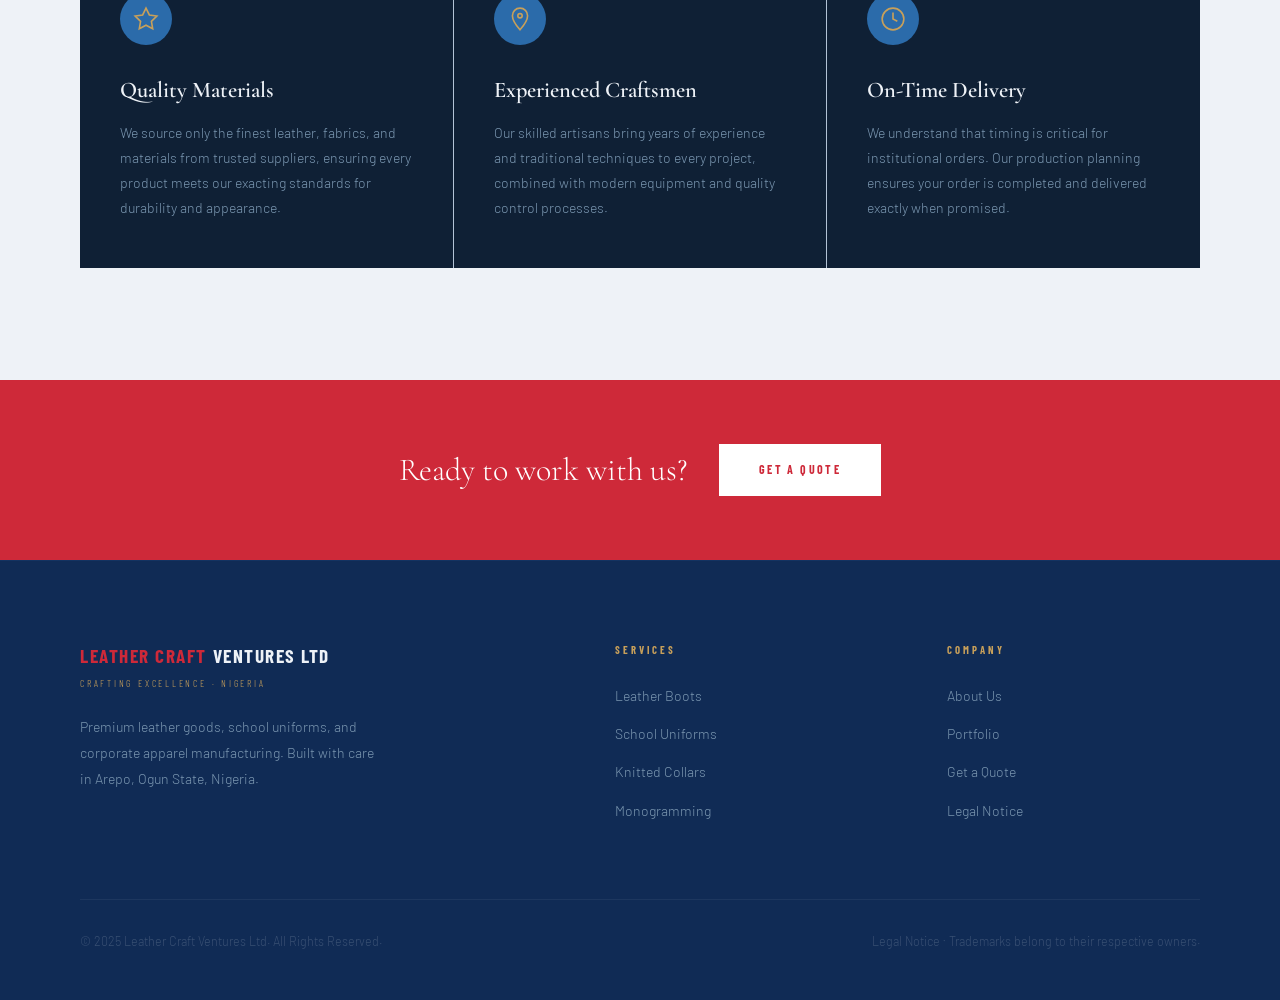
==== commit c9d3090b: "refactor: update nav logo and footer branding structure across all pages Co-authored-by: aider (clau" ====
--- a/website/about.html
+++ b/website/about.html
@@ -21,7 +21,10 @@
 ════════════════════════════════════════════════════ -->
 <nav id="site-nav" role="navigation" aria-label="Main navigation">
   <a href="index.html" class="nav-logo">
-    <span class="nav-logo-main">Leather <span>Craft</span> Ventures</span>
+    <span class="nav-logo-main">
+      <span class="nav-leather">Leather</span>
+      <span class="nav-craft">Craft</span>
+    </span>
     <span class="nav-logo-sub">Ltd · Arepo, Nigeria</span>
   </a>
   <ul class="nav-links" role="list">
@@ -61,7 +64,7 @@
 <!-- ═══════════════════════════════════════════════════
      COMPANY STORY
 ════════════════════════════════════════════════════ -->
-<section style="padding: var(--section-pad); background: var(--charcoal);">
+<section style="padding: var(--section-pad); background: var(--off-white);">
   <div class="container">
     <div class="reveal">
       <p class="section-label">Our Story</p>
@@ -98,7 +101,7 @@
 <!-- ═══════════════════════════════════════════════════
      WHY CHOOSE US
 ════════════════════════════════════════════════════ -->
-<section style="padding: var(--section-pad); background: var(--dark);">
+<section style="padding: var(--section-pad); background: var(--off-white);">
   <div class="container">
     <div class="reveal">
       <p class="section-label">Why Choose Us</p>
@@ -165,7 +168,10 @@
   <div class="container">
     <div class="footer-grid">
       <div>
-        <p class="footer-brand-name">Leather <span>Craft</span> Ventures Ltd</p>
+        <p class="footer-brand-name">
+          <span class="footer-leather">Leather</span>
+          <span class="footer-craft">Craft</span> Ventures Ltd
+        </p>
         <p class="footer-brand-tag">Crafting Excellence · Nigeria</p>
         <p class="footer-brand-blurb">
           Premium leather goods, school uniforms, and corporate apparel
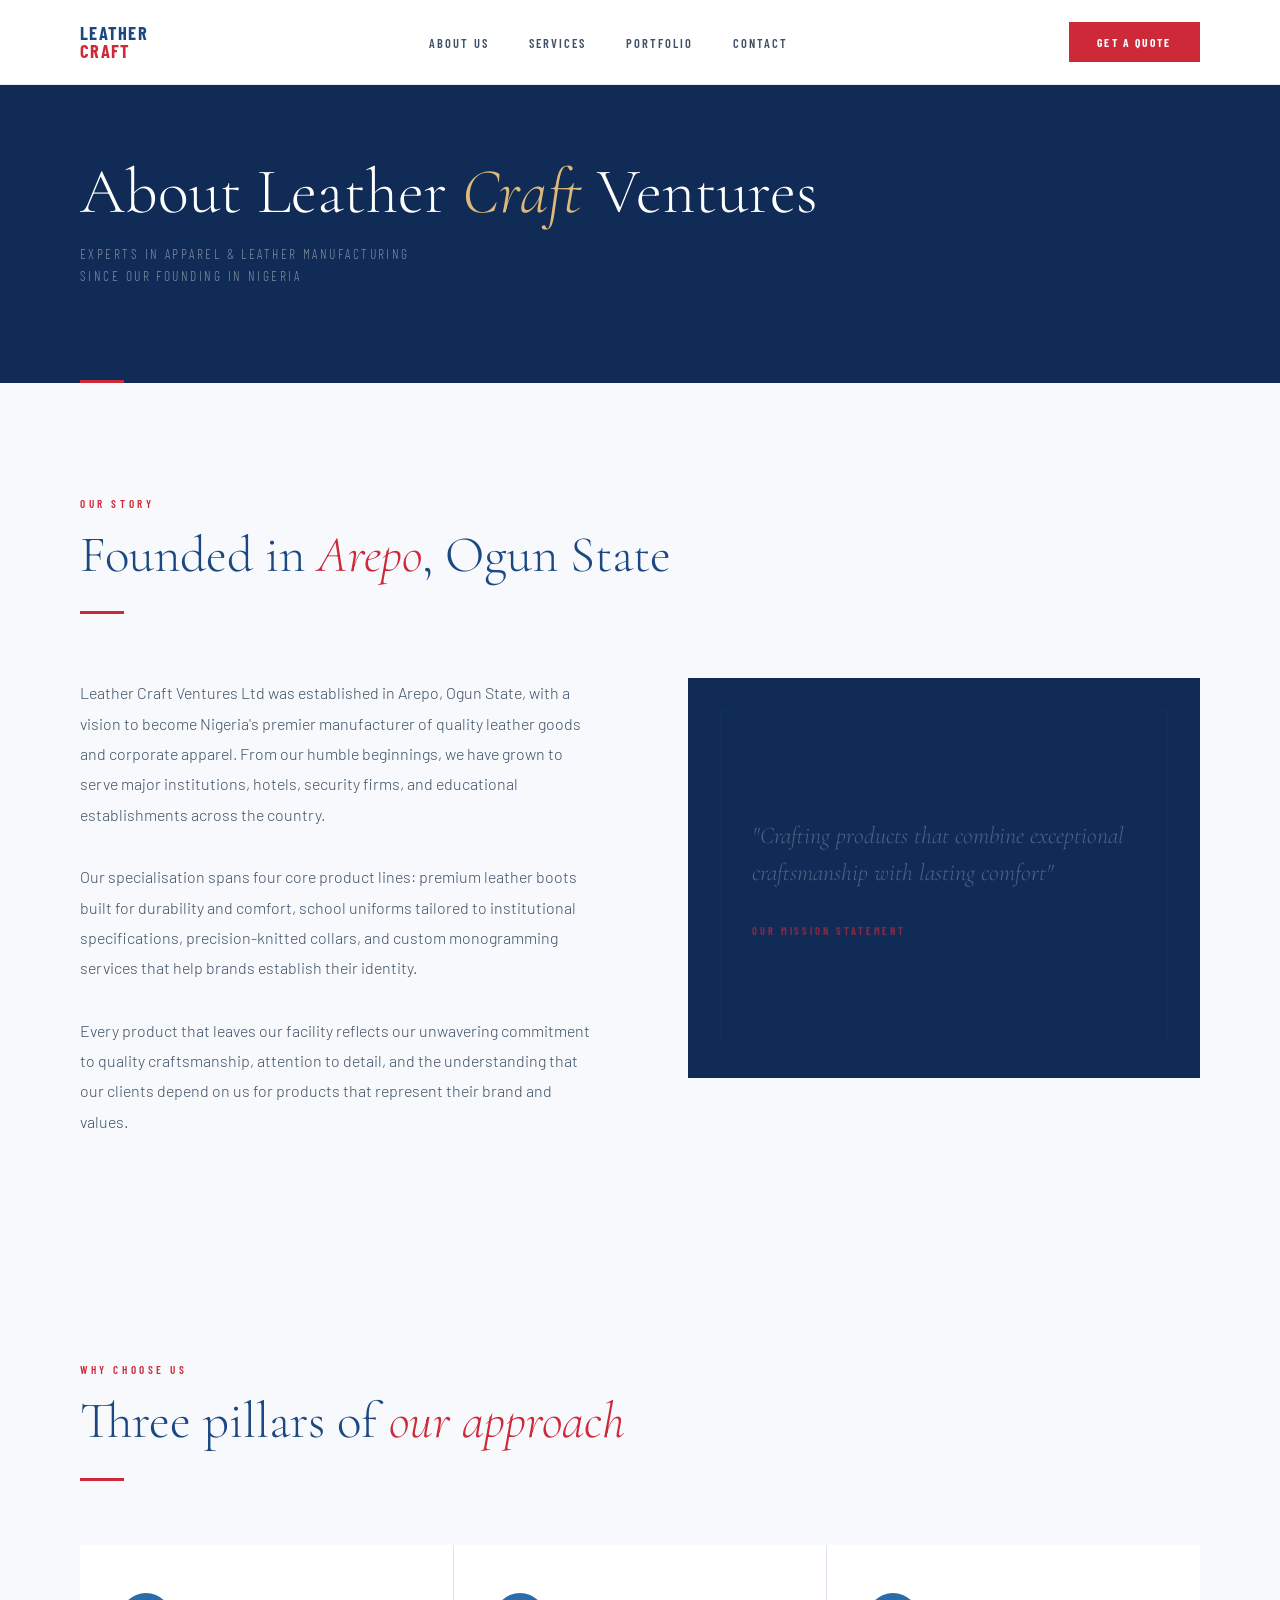
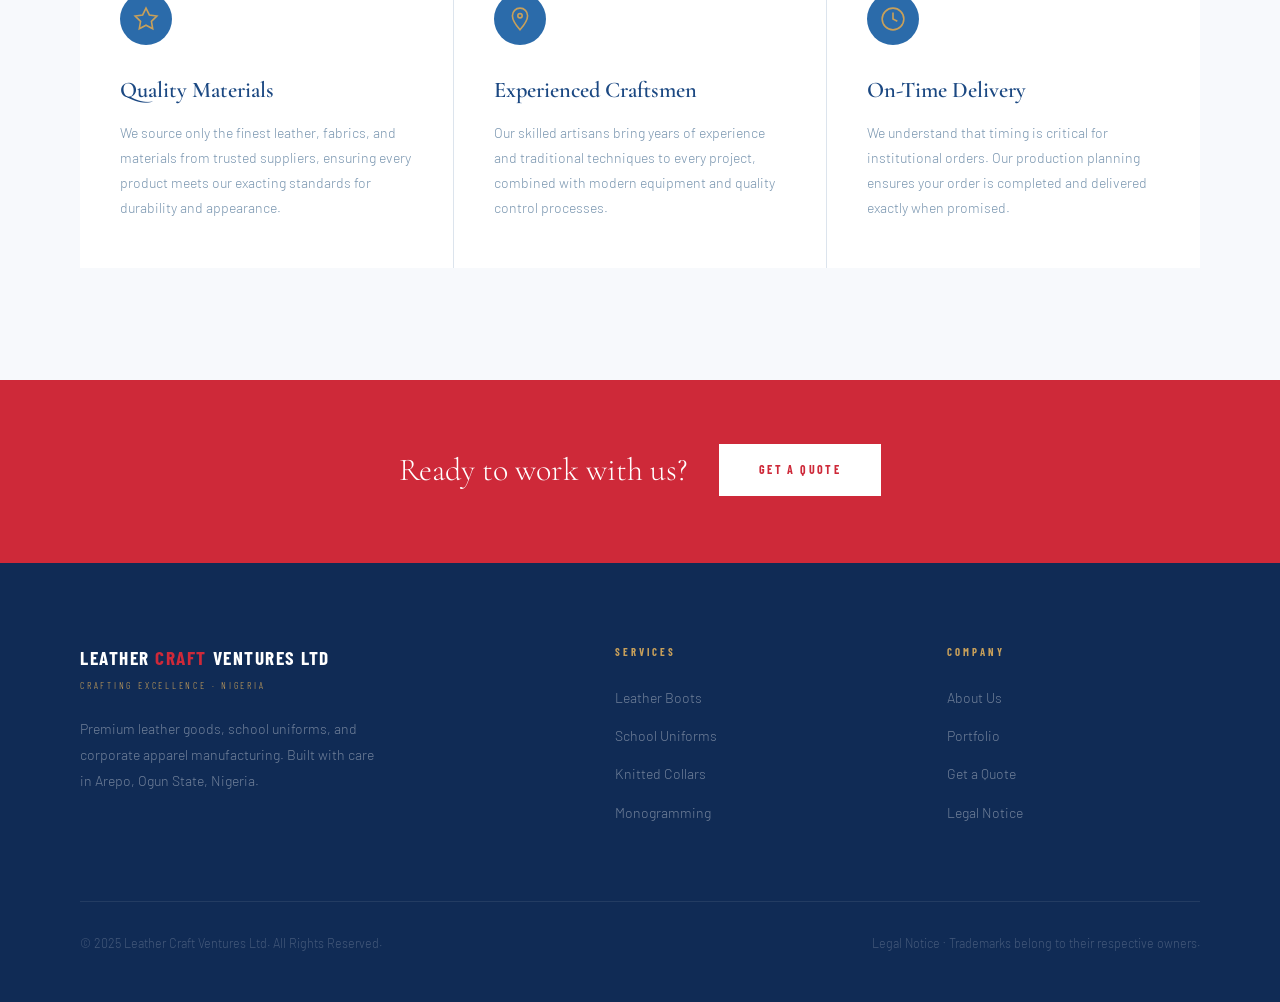
==== commit d43e24b8: "update: Refactor website design and update content" ====
--- a/website/about.html
+++ b/website/about.html
@@ -25,7 +25,7 @@
       <span class="nav-leather">Leather</span>
       <span class="nav-craft">Craft</span>
     </span>
-    <span class="nav-logo-sub">Ltd · Arepo, Nigeria</span>
+    
   </a>
   <ul class="nav-links" role="list">
     <li><a href="about.html">About Us</a></li>
@@ -110,39 +110,39 @@
     </div>
     
     <div style="display: grid; grid-template-columns: repeat(3, 1fr); gap: 1px; background: var(--border); margin-top: 4rem;">
-      <div class="reveal" style="background: var(--charcoal); padding: 3rem 2.5rem; position: relative; overflow: hidden; transition: background 0.3s;">
+      <div class="reveal" style="background: var(--white); padding: 3rem 2.5rem; position: relative; overflow: hidden; transition: background 0.3s;">
         <div style="width: 52px; height: 52px; background: var(--steel); border-radius: 50%; display: flex; align-items: center; justify-content: center; margin-bottom: 2rem;">
           <svg viewBox="0 0 24 24" fill="none" stroke="currentColor" stroke-width="1.5" style="width: 26px; height: 26px; color: var(--gold);" aria-hidden="true">
             <path d="M12 2l3.09 6.26L22 9.27l-5 4.87 1.18 6.88L12 17.77l-6.18 3.25L7 14.14 2 9.27l6.91-1.01L12 2z"/>
           </svg>
         </div>
-        <h3 style="font-family: var(--font-serif); font-size: 1.4rem; font-weight: 600; line-height: 1.2; margin-bottom: 1rem; color: var(--off-white);">Quality Materials</h3>
+        <h3 style="font-family: var(--font-serif); font-size: 1.4rem; font-weight: 600; line-height: 1.2; margin-bottom: 1rem; color: var(--navy);">Quality Materials</h3>
         <p style="font-size: 0.875rem; line-height: 1.8; color: var(--text-muted);">
           We source only the finest leather, fabrics, and materials from trusted suppliers, ensuring every product meets our exacting standards for durability and appearance.
         </p>
       </div>
       
-      <div class="reveal" style="background: var(--charcoal); padding: 3rem 2.5rem; position: relative; overflow: hidden; transition: background 0.3s;">
+      <div class="reveal" style="background: var(--white); padding: 3rem 2.5rem; position: relative; overflow: hidden; transition: background 0.3s;">
         <div style="width: 52px; height: 52px; background: var(--steel); border-radius: 50%; display: flex; align-items: center; justify-content: center; margin-bottom: 2rem;">
           <svg viewBox="0 0 24 24" fill="none" stroke="currentColor" stroke-width="1.5" style="width: 26px; height: 26px; color: var(--gold);" aria-hidden="true">
             <path d="M12 2C8 2 5 5 5 9c0 5 7 13 7 13s7-8 7-13c0-4-3-7-7-7z"/>
             <circle cx="12" cy="9" r="2"/>
           </svg>
         </div>
-        <h3 style="font-family: var(--font-serif); font-size: 1.4rem; font-weight: 600; line-height: 1.2; margin-bottom: 1rem; color: var(--off-white);">Experienced Craftsmen</h3>
+        <h3 style="font-family: var(--font-serif); font-size: 1.4rem; font-weight: 600; line-height: 1.2; margin-bottom: 1rem; color: var(--navy);">Experienced Craftsmen</h3>
         <p style="font-size: 0.875rem; line-height: 1.8; color: var(--text-muted);">
           Our skilled artisans bring years of experience and traditional techniques to every project, combined with modern equipment and quality control processes.
         </p>
       </div>
       
-      <div class="reveal" style="background: var(--charcoal); padding: 3rem 2.5rem; position: relative; overflow: hidden; transition: background 0.3s;">
+      <div class="reveal" style="background: var(--white); padding: 3rem 2.5rem; position: relative; overflow: hidden; transition: background 0.3s;">
         <div style="width: 52px; height: 52px; background: var(--steel); border-radius: 50%; display: flex; align-items: center; justify-content: center; margin-bottom: 2rem;">
           <svg viewBox="0 0 24 24" fill="none" stroke="currentColor" stroke-width="1.5" style="width: 26px; height: 26px; color: var(--gold);" aria-hidden="true">
             <circle cx="12" cy="12" r="10"/>
             <polyline points="12,6 12,12 16,14"/>
           </svg>
         </div>
-        <h3 style="font-family: var(--font-serif); font-size: 1.4rem; font-weight: 600; line-height: 1.2; margin-bottom: 1rem; color: var(--off-white);">On-Time Delivery</h3>
+        <h3 style="font-family: var(--font-serif); font-size: 1.4rem; font-weight: 600; line-height: 1.2; margin-bottom: 1rem; color: var(--navy);">On-Time Delivery</h3>
         <p style="font-size: 0.875rem; line-height: 1.8; color: var(--text-muted);">
           We understand that timing is critical for institutional orders. Our production planning ensures your order is completed and delivered exactly when promised.
         </p>
@@ -208,4 +208,4 @@
 <script src="js/main.js"></script>
 
 </body>
-</html>
+</html>
--- a/website/css/style.css
+++ b/website/css/style.css
@@ -1,10 +1,11 @@
 /* ============================================================
    LEATHER CRAFT VENTURES LTD — Main Stylesheet
-   Brand Palette (extracted from logo):
-     Navy    #1B4882  — "LEATHER" wordmark, primary
-     Crimson #CE2939  — "CRAFT" wordmark, primary accent
-     Steel   #2B6BAA  — icon circle fills, secondary
-     Gold    #C8A05A  — icon highlights, premium detail
+   Theme: White base · Brand colours as accents
+   Brand Palette:
+     Navy    #1B4882  — headings, nav, footer backgrounds
+     Crimson #CE2939  — buttons, rules, hover accents
+     Steel   #2B6BAA  — icon circles, highlights
+     Gold    #C8A05A  — labels, premium details
    ============================================================ */
 
 /* ─────────────────────────────────────────
@@ -21,17 +22,19 @@
   --gold:           #C8A05A;
   --gold-light:     #DDB97A;
 
-  /* Neutrals */
+  /* White theme neutrals */
   --white:          #FFFFFF;
-  --off-white:      #EEF2F7;
-  --text-body:      #C0CEDC;
-  --text-muted:     #7A96B0;
-  --dark:           #0B1829;
-  --charcoal:       #0F2035;
+  --off-white:      #F7F9FC;   /* very light blue-white for alternating sections */
+  --light-grey:     #EDF0F5;   /* subtle dividers and card backgrounds            */
+  --mid-grey:       #8099B3;   /* secondary text                                  */
+  --text-dark:      #1A2B3C;   /* near-black body text                            */
+  --text-body:      #3D5066;   /* paragraph text                                  */
+  --text-muted:     #7A96B0;   /* captions, meta, placeholders                    */
 
   /* Borders */
-  --border:         rgba(27, 72, 130, 0.28);
-  --border-gold:    rgba(200, 160, 90, 0.2);
+  --border:         rgba(27, 72, 130, 0.12);
+  --border-mid:     rgba(27, 72, 130, 0.2);
+  --border-dark:    rgba(27, 72, 130, 0.35);
 
   /* Typography */
   --font-serif:     'Cormorant Garamond', Georgia, serif;
@@ -60,25 +63,14 @@
    BASE
 ───────────────────────────────────────── */
 body {
-  background: var(--dark);
-  color: var(--off-white);
+  background: var(--white);
+  color: var(--text-dark);
   font-family: var(--font-sans);
   font-weight: 300;
   line-height: 1.6;
   overflow-x: hidden;
 }
 
-/* Subtle grain overlay */
-body::after {
-  content: '';
-  position: fixed;
-  inset: 0;
-  pointer-events: none;
-  z-index: 9998;
-  opacity: 0.2;
-  background-image: url("data:image/svg+xml,%3Csvg xmlns='http://www.w3.org/2000/svg' width='300' height='300'%3E%3Cfilter id='g'%3E%3CfeTurbulence type='fractalNoise' baseFrequency='0.75' numOctaves='4' stitchTiles='stitch'/%3E%3C/filter%3E%3Crect width='300' height='300' filter='url(%23g)' opacity='0.05'/%3E%3C/svg%3E");
-}
-
 /* ─────────────────────────────────────────
    UTILITIES
 ───────────────────────────────────────── */
@@ -93,7 +85,7 @@
   font-weight: 600;
   letter-spacing: 0.32em;
   text-transform: uppercase;
-  color: var(--gold);
+  color: var(--crimson);
   margin-bottom: 1rem;
 }
 
@@ -102,14 +94,13 @@
   font-size: clamp(2.4rem, 4vw, 3.8rem);
   font-weight: 300;
   line-height: 1.05;
-  color: var(--off-white);
+  color: var(--navy);
 }
 .section-title em {
   font-style: italic;
-  color: var(--gold-light);
-}
-
-/* Brand rule uses crimson to match logo accent */
+  color: var(--crimson);
+}
+
 .brand-rule {
   width: 44px;
   height: 3px;
@@ -122,13 +113,79 @@
 ───────────────────────────────────────── */
 .reveal {
   opacity: 0;
-  transform: translateY(28px);
-  transition: opacity 0.75s var(--ease-out), transform 0.75s var(--ease-out);
+  transform: translateY(24px);
+  transition: opacity 0.7s var(--ease-out), transform 0.7s var(--ease-out);
 }
 .reveal.visible {
   opacity: 1;
   transform: translateY(0);
 }
+
+/* ─────────────────────────────────────────
+   BUTTONS
+───────────────────────────────────────── */
+.btn-primary {
+  display: inline-block;
+  padding: 1rem 2.8rem;
+  background: var(--crimson);
+  color: var(--white);
+  font-family: var(--font-cond);
+  font-size: 0.75rem;
+  font-weight: 700;
+  letter-spacing: 0.22em;
+  text-transform: uppercase;
+  border: none;
+  transition: background 0.2s, transform 0.2s;
+}
+.btn-primary:hover { background: var(--crimson-dark); transform: translateY(-2px); }
+
+.btn-navy {
+  display: inline-block;
+  padding: 1rem 2.8rem;
+  background: var(--navy);
+  color: var(--white);
+  font-family: var(--font-cond);
+  font-size: 0.75rem;
+  font-weight: 700;
+  letter-spacing: 0.22em;
+  text-transform: uppercase;
+  border: none;
+  transition: background 0.2s, transform 0.2s;
+}
+.btn-navy:hover { background: var(--navy-mid); transform: translateY(-2px); }
+
+.btn-outline {
+  display: inline-flex;
+  align-items: center;
+  gap: 0.5rem;
+  font-family: var(--font-cond);
+  font-size: 0.75rem;
+  font-weight: 600;
+  letter-spacing: 0.2em;
+  text-transform: uppercase;
+  color: var(--navy);
+  border-bottom: 1px solid var(--border-mid);
+  padding-bottom: 2px;
+  transition: color 0.2s, border-color 0.2s;
+}
+.btn-outline::after        { content: '→'; transition: transform 0.2s; }
+.btn-outline:hover         { color: var(--crimson); border-color: var(--crimson); }
+.btn-outline:hover::after  { transform: translateX(4px); }
+
+.btn-white {
+  display: inline-block;
+  padding: 1rem 2.5rem;
+  background: var(--white);
+  color: var(--crimson);
+  font-family: var(--font-cond);
+  font-size: 0.75rem;
+  font-weight: 700;
+  letter-spacing: 0.2em;
+  text-transform: uppercase;
+  white-space: nowrap;
+  transition: background 0.2s;
+}
+.btn-white:hover { background: var(--off-white); }
 
 /* ─────────────────────────────────────────
    NAV
@@ -137,50 +194,48 @@
   position: fixed;
   inset: 0 0 auto;
   z-index: 200;
-  padding: 1.6rem 5rem;
+  padding: 1.4rem 5rem;
   display: flex;
   align-items: center;
   justify-content: space-between;
-  border-bottom: 1px solid transparent;
-  transition: background 0.4s, padding 0.3s, border-color 0.4s;
+  background: var(--white);
+  border-bottom: 1px solid var(--border);
+  transition: padding 0.3s, box-shadow 0.3s;
 }
 #site-nav.scrolled {
-  background: rgba(11, 24, 41, 0.97);
-  backdrop-filter: blur(14px);
   padding: 1rem 5rem;
-  border-bottom-color: var(--border);
-}
-
-.nav-logo        { display: flex; flex-direction: column; gap: 0.1rem; }
+  box-shadow: 0 2px 24px rgba(27, 72, 130, 0.1);
+}
+
+/* Logo — LEATHER in navy, CRAFT in crimson, stacked */
+.nav-logo        { display: flex; flex-direction: column; gap: 0.1rem; text-decoration: none; }
 .nav-logo-main {
-  font-family: var(--font-cond);
-  font-size: 1.05rem;
+  display: flex;
+  flex-direction: column;
+  line-height: 1;
+  font-family: var(--font-cond);
   font-weight: 700;
   letter-spacing: 0.08em;
   text-transform: uppercase;
-  color: var(--off-white);
-}
-.nav-logo-main span { color: var(--crimson); }
+}
+.nav-leather     { font-size: 1.15rem; color: var(--navy); }
+.nav-craft       { font-size: 1.15rem; color: var(--crimson); }
 .nav-logo-sub {
-  font-family: var(--font-cond);
-  font-size: 0.58rem;
-  letter-spacing: 0.3em;
-  text-transform: uppercase;
-  color: var(--gold);
+  display: none;
 }
 
 .nav-links {
   display: flex;
   align-items: center;
-  gap: 2.8rem;
+  gap: 2.5rem;
 }
 .nav-links a {
   font-family: var(--font-cond);
-  font-size: 0.75rem;
-  font-weight: 600;
-  letter-spacing: 0.18em;
-  text-transform: uppercase;
-  color: rgba(238, 242, 247, 0.55);
+  font-size: 0.78rem;
+  font-weight: 600;
+  letter-spacing: 0.16em;
+  text-transform: uppercase;
+  color: var(--text-body);
   transition: color 0.2s;
   position: relative;
 }
@@ -192,7 +247,7 @@
   background: var(--crimson);
   transition: width 0.3s;
 }
-.nav-links a:hover        { color: var(--off-white); }
+.nav-links a:hover        { color: var(--navy); }
 .nav-links a:hover::after { width: 100%; }
 
 .nav-quote {
@@ -220,7 +275,7 @@
 .nav-hamburger span {
   width: 22px;
   height: 2px;
-  background: var(--off-white);
+  background: var(--navy);
   display: block;
   transition: all 0.3s;
 }
@@ -232,66 +287,33 @@
   display: none;
   position: fixed;
   top: 0; left: 0; right: 0;
-  background: rgba(11, 24, 41, 0.98);
-  backdrop-filter: blur(16px);
-  padding: 6rem 3rem 3rem;
+  background: var(--white);
+  padding: 5.5rem 3rem 3rem;
   z-index: 150;
-  border-bottom: 1px solid var(--border);
+  border-bottom: 2px solid var(--crimson);
+  box-shadow: 0 8px 32px rgba(27, 72, 130, 0.12);
   flex-direction: column;
 }
 .mobile-menu.open            { display: flex; }
 .mobile-menu ul              { display: flex; flex-direction: column; }
-.mobile-menu li              { border-bottom: 1px solid rgba(27,72,130,0.12); }
+.mobile-menu li              { border-bottom: 1px solid var(--border); }
 .mobile-menu a {
   display: block;
-  padding: 1.1rem 0;
-  font-family: var(--font-cond);
-  font-size: 1.1rem;
+  padding: 1rem 0;
+  font-family: var(--font-cond);
+  font-size: 1.05rem;
   font-weight: 600;
   letter-spacing: 0.15em;
   text-transform: uppercase;
-  color: rgba(238, 242, 247, 0.6);
+  color: var(--text-body);
   transition: color 0.2s;
 }
 .mobile-menu a:hover         { color: var(--crimson); }
 .mobile-menu .btn-primary    { margin-top: 1.5rem; width: 100%; text-align: center; display: inline-block; }
 
 /* ─────────────────────────────────────────
-   BUTTONS
-───────────────────────────────────────── */
-.btn-primary {
-  display: inline-block;
-  padding: 1.05rem 2.8rem;
-  background: var(--crimson);
-  color: var(--white);
-  font-family: var(--font-cond);
-  font-size: 0.75rem;
-  font-weight: 700;
-  letter-spacing: 0.22em;
-  text-transform: uppercase;
-  border: none;
-  transition: background 0.2s, transform 0.2s;
-}
-.btn-primary:hover { background: var(--crimson-dark); transform: translateY(-2px); }
-
-.btn-outline {
-  display: inline-flex;
-  align-items: center;
-  gap: 0.5rem;
-  font-family: var(--font-cond);
-  font-size: 0.75rem;
-  font-weight: 600;
-  letter-spacing: 0.2em;
-  text-transform: uppercase;
-  color: rgba(238, 242, 247, 0.4);
-  transition: color 0.2s;
-}
-.btn-outline::after        { content: '→'; transition: transform 0.2s; }
-.btn-outline:hover         { color: var(--off-white); }
-.btn-outline:hover::after  { transform: translateX(4px); }
-
-/* ─────────────────────────────────────────
-   HERO
+   HERO  — navy background, white text
+   (the one section that stays dark for impact)
 ───────────────────────────────────────── */
 #hero {
   min-height: 100vh;
@@ -327,12 +349,12 @@
   opacity: 0;
   animation: fadeUp 0.8s 0.3s forwards;
 }
-
 .hero-title {
   font-family: var(--font-serif);
   font-size: clamp(3.8rem, 6.5vw, 6.5rem);
   font-weight: 300;
   line-height: 0.92;
+  color: var(--white);
   margin-bottom: 2.2rem;
   opacity: 0;
   animation: fadeUp 0.9s 0.5s forwards;
@@ -342,23 +364,30 @@
   color: var(--gold-light);
   display: block;
 }
-
 .hero-description {
   font-size: 1rem;
   line-height: 1.85;
-  color: rgba(238, 242, 247, 0.5);
+  color: rgba(255, 255, 255, 0.55);
   max-width: 42ch;
   margin-bottom: 3rem;
   opacity: 0;
   animation: fadeUp 0.9s 0.7s forwards;
 }
-
 .hero-ctas {
   display: flex;
   align-items: center;
   gap: 2rem;
   opacity: 0;
   animation: fadeUp 0.9s 0.9s forwards;
+}
+/* Override btn-outline colours inside dark hero */
+.hero-ctas .btn-outline {
+  color: rgba(255,255,255,0.5);
+  border-color: rgba(255,255,255,0.2);
+}
+.hero-ctas .btn-outline:hover {
+  color: var(--white);
+  border-color: var(--white);
 }
 
 .hero-right {
@@ -374,10 +403,9 @@
     repeating-linear-gradient(
       -45deg,
       transparent, transparent 14px,
-      rgba(238, 242, 247, 0.015) 14px, rgba(238, 242, 247, 0.015) 15px
+      rgba(255, 255, 255, 0.02) 14px, rgba(255, 255, 255, 0.02) 15px
     );
 }
-
 .hero-stats {
   position: absolute;
   bottom: 6rem; left: 4rem;
@@ -387,7 +415,7 @@
   opacity: 0;
   animation: fadeUp 0.9s 1.1s forwards;
 }
-.hero-stat-item { display: flex; align-items: baseline; gap: 1.2rem; }
+.hero-stat-item  { display: flex; align-items: baseline; gap: 1.2rem; }
 .hero-stat-num {
   font-family: var(--font-serif);
   font-size: 2.8rem;
@@ -401,17 +429,16 @@
   font-size: 0.65rem;
   letter-spacing: 0.2em;
   text-transform: uppercase;
-  color: rgba(238, 242, 247, 0.3);
+  color: rgba(255, 255, 255, 0.3);
   border-left: 2px solid var(--crimson);
   padding-left: 1rem;
   line-height: 1.5;
 }
-
 .hero-stamp {
   position: absolute;
   top: 7rem; right: 4rem;
   width: 110px; height: 110px;
-  border: 1px solid rgba(200, 160, 90, 0.3);
+  border: 1px solid rgba(200, 160, 90, 0.35);
   border-radius: 50%;
   display: flex;
   align-items: center;
@@ -427,8 +454,6 @@
   color: var(--gold);
   line-height: 1.6;
 }
-
-/* 2×2 icon grid echoing the brand logo motif */
 .hero-icon-grid {
   position: absolute;
   bottom: 6rem; right: 3.5rem;
@@ -449,13 +474,12 @@
 .hero-icon-cell svg { width: 26px; height: 26px; color: var(--gold); }
 
 /* ─────────────────────────────────────────
-   SERVICES
+   SERVICES — white background
 ───────────────────────────────────────── */
 #services {
   padding: var(--section-pad);
-  background: var(--charcoal);
-}
-
+  background: var(--white);
+}
 .services-header {
   display: grid;
   grid-template-columns: 1fr 1fr;
@@ -476,15 +500,17 @@
   gap: 1px;
   background: var(--border);
 }
-
 .service-card {
-  background: var(--dark);
+  background: var(--white);
   padding: 3rem 2.5rem;
   position: relative;
   overflow: hidden;
-  transition: background 0.3s;
-}
-.service-card:hover { background: var(--charcoal); }
+  transition: background 0.3s, box-shadow 0.3s;
+}
+.service-card:hover {
+  background: var(--off-white);
+  box-shadow: 0 4px 24px rgba(27, 72, 130, 0.08);
+}
 .service-card::before {
   content: '';
   position: absolute;
@@ -503,12 +529,10 @@
   font-family: var(--font-serif);
   font-size: 3.5rem;
   font-weight: 600;
-  color: rgba(27, 72, 130, 0.1);
+  color: rgba(27, 72, 130, 0.06);
   line-height: 1;
   user-select: none;
 }
-
-/* Steel circle + gold icon — mirrors logo icon grid */
 .service-icon-wrap {
   width: 52px; height: 52px;
   background: var(--steel);
@@ -526,20 +550,20 @@
   font-weight: 600;
   line-height: 1.2;
   margin-bottom: 1rem;
-  color: var(--off-white);
+  color: var(--navy);
 }
 .service-desc {
   font-size: 0.875rem;
   line-height: 1.8;
-  color: var(--text-muted);
-}
-
-/* ─────────────────────────────────────────
-   CLIENTS
+  color: var(--text-body);
+}
+
+/* ─────────────────────────────────────────
+   CLIENTS — light grey stripe
 ───────────────────────────────────────── */
 #clients {
-  background: var(--navy-deep);
-  padding: 5rem 5rem;
+  background: var(--off-white);
+  padding: 5rem;
   border-top: 1px solid var(--border);
   border-bottom: 1px solid var(--border);
 }
@@ -571,18 +595,18 @@
   font-weight: 600;
   letter-spacing: 0.1em;
   text-transform: uppercase;
-  color: rgba(238, 242, 247, 0.2);
+  color: var(--border-dark);
   transition: color 0.3s;
   cursor: default;
 }
-.client-name:hover { color: var(--gold-light); }
-
-/* ─────────────────────────────────────────
-   PROCESS
+.client-name:hover { color: var(--navy); }
+
+/* ─────────────────────────────────────────
+   PROCESS — white background
 ───────────────────────────────────────── */
 #process {
   padding: var(--section-pad);
-  background: var(--dark);
+  background: var(--white);
 }
 .process-layout {
   display: grid;
@@ -597,7 +621,7 @@
   grid-template-columns: 2.5rem 1fr;
   gap: 1.5rem;
   padding: 2.2rem 0;
-  border-bottom: 1px solid rgba(27, 72, 130, 0.18);
+  border-bottom: 1px solid var(--border);
 }
 .step-number {
   font-family: var(--font-cond);
@@ -611,15 +635,14 @@
   font-family: var(--font-serif);
   font-size: 1.3rem;
   font-weight: 600;
-  color: var(--off-white);
+  color: var(--navy);
   margin-bottom: 0.6rem;
 }
 .step-body {
   font-size: 0.875rem;
   line-height: 1.8;
-  color: var(--text-muted);
-}
-
+  color: var(--text-body);
+}
 .process-panel {
   background: var(--navy-deep);
   padding: 4rem;
@@ -634,7 +657,7 @@
   content: '';
   position: absolute;
   inset: 2rem;
-  border: 1px solid var(--border);
+  border: 1px solid rgba(255,255,255,0.1);
   pointer-events: none;
 }
 .process-panel-quote {
@@ -642,7 +665,7 @@
   font-size: 1.5rem;
   font-style: italic;
   font-weight: 300;
-  color: rgba(238, 242, 247, 0.28);
+  color: rgba(255, 255, 255, 0.5);
   line-height: 1.55;
   position: relative;
   z-index: 1;
@@ -654,15 +677,16 @@
   letter-spacing: 0.28em;
   text-transform: uppercase;
   color: var(--crimson);
-  opacity: 0.6;
-}
-
-/* ─────────────────────────────────────────
-   CONTACT
+  opacity: 0.8;
+}
+
+/* ─────────────────────────────────────────
+   CONTACT — off-white background
 ───────────────────────────────────────── */
 #contact {
   padding: var(--section-pad);
-  background: var(--charcoal);
+  background: var(--off-white);
+  border-top: 1px solid var(--border);
 }
 .contact-layout {
   display: grid;
@@ -677,7 +701,7 @@
   font-weight: 700;
   letter-spacing: 0.28em;
   text-transform: uppercase;
-  color: var(--crimson);
+  color: var(--navy);
   margin-bottom: 0.8rem;
 }
 .contact-detail-group p,
@@ -688,8 +712,9 @@
   display: block;
   transition: color 0.2s;
 }
-.contact-detail-group a:hover { color: var(--gold-light); }
-
+.contact-detail-group a:hover { color: var(--crimson); }
+
+/* Form */
 .form-row   { display: grid; grid-template-columns: 1fr 1fr; gap: 1.2rem; }
 .form-group { margin-bottom: 1.4rem; }
 .form-group label {
@@ -699,36 +724,36 @@
   font-weight: 700;
   letter-spacing: 0.22em;
   text-transform: uppercase;
-  color: rgba(238, 242, 247, 0.32);
+  color: var(--text-muted);
   margin-bottom: 0.5rem;
 }
 .form-group input,
 .form-group select,
 .form-group textarea {
   width: 100%;
-  background: rgba(27, 72, 130, 0.12);
-  border: 1px solid rgba(27, 72, 130, 0.3);
+  background: var(--white);
+  border: 1px solid var(--border-mid);
   border-radius: 0;
-  color: var(--off-white);
+  color: var(--text-dark);
   padding: 0.9rem 1.2rem;
   font-family: var(--font-sans);
   font-size: 0.9rem;
   font-weight: 300;
   outline: none;
   appearance: none;
-  transition: border-color 0.2s, background 0.2s;
+  transition: border-color 0.2s, box-shadow 0.2s;
 }
 .form-group input:focus,
 .form-group select:focus,
 .form-group textarea:focus {
-  border-color: var(--crimson);
-  background: rgba(27, 72, 130, 0.22);
+  border-color: var(--navy);
+  box-shadow: 0 0 0 3px rgba(27, 72, 130, 0.08);
 }
 .form-group input::placeholder,
-.form-group textarea::placeholder { color: rgba(238, 242, 247, 0.18); }
-.form-group select                 { color: rgba(238, 242, 247, 0.5); }
-.form-group select option          { background: var(--navy-deep); color: var(--off-white); }
-.form-group textarea               { resize: vertical; min-height: 130px; }
+.form-group textarea::placeholder { color: var(--text-muted); opacity: 0.6; }
+.form-group select        { color: var(--text-body); }
+.form-group select option  { background: var(--white); color: var(--text-dark); }
+.form-group textarea       { resize: vertical; min-height: 130px; }
 
 .form-submit {
   width: 100%;
@@ -749,81 +774,33 @@
   font-family: var(--font-cond);
   font-size: 0.8rem;
   letter-spacing: 0.1em;
-  color: var(--gold-light);
+  color: var(--navy);
   margin-top: 1rem;
   display: none;
 }
 
 /* ─────────────────────────────────────────
-   FOOTER
-───────────────────────────────────────── */
-#site-footer {
-  background: var(--navy-deep);
-  border-top: 1px solid var(--border);
-  padding: 5rem 5rem 3rem;
-}
-.footer-grid {
-  display: grid;
-  grid-template-columns: 1.8fr 1fr 1fr;
-  gap: 5rem;
-  margin-bottom: 4rem;
-}
-.footer-brand-name {
-  font-family: var(--font-cond);
-  font-size: 1.2rem;
-  font-weight: 700;
-  letter-spacing: 0.08em;
-  text-transform: uppercase;
-  color: var(--off-white);
-  margin-bottom: 0.3rem;
-}
-.footer-brand-name span  { color: var(--crimson); }
-.footer-brand-tag {
-  font-family: var(--font-cond);
-  font-size: 0.62rem;
-  letter-spacing: 0.28em;
-  text-transform: uppercase;
-  color: var(--gold);
-  margin-bottom: 1.4rem;
-}
-.footer-brand-blurb {
-  font-size: 0.875rem;
-  line-height: 1.85;
-  color: var(--text-muted);
-  max-width: 38ch;
-}
-.footer-col h4 {
-  font-family: var(--font-cond);
-  font-size: 0.67rem;
-  font-weight: 700;
-  letter-spacing: 0.28em;
-  text-transform: uppercase;
-  color: var(--gold);
-  margin-bottom: 1.5rem;
-}
-.footer-col li { margin-bottom: 0.8rem; }
-.footer-col a {
-  font-size: 0.875rem;
-  color: var(--text-muted);
-  transition: color 0.2s;
-}
-.footer-col a:hover { color: var(--off-white); }
-
-.footer-bottom {
-  border-top: 1px solid rgba(238, 242, 247, 0.06);
-  padding-top: 2rem;
-  display: flex;
+   CTA STRIP — crimson band
+───────────────────────────────────────── */
+.cta-strip {
+  background: var(--crimson);
+  padding: 4rem 5rem;
+  display: flex;
+  align-items: center;
   justify-content: space-between;
-  align-items: center;
+  gap: 2rem;
   flex-wrap: wrap;
-  gap: 1rem;
-}
-.footer-bottom p { font-size: 0.78rem; color: rgba(238, 242, 247, 0.18); }
-
-/* ─────────────────────────────────────────
-   PAGE HERO & CTA UTILITIES
-───────────────────────────────────────── */
-/* Page hero — used on all inner pages */
+}
+.cta-strip-text {
+  font-family: var(--font-serif);
+  font-size: clamp(1.4rem, 2.5vw, 2rem);
+  font-weight: 300;
+  color: var(--white);
+}
+
+/* ─────────────────────────────────────────
+   PAGE HERO — inner pages
+───────────────────────────────────────── */
 .page-hero {
   padding: 10rem 5rem 6rem;
   background: var(--navy-deep);
@@ -841,6 +818,7 @@
   font-size: clamp(3rem, 5vw, 5rem);
   font-weight: 300;
   line-height: 1;
+  color: var(--white);
   margin-bottom: 1.2rem;
 }
 .page-hero-title em { font-style: italic; color: var(--gold-light); }
@@ -849,54 +827,25 @@
   font-size: 0.85rem;
   letter-spacing: 0.18em;
   text-transform: uppercase;
-  color: var(--text-muted);
+  color: rgba(255,255,255,0.45);
   max-width: 55ch;
 }
 
-/* CTA strip — reusable across pages */
-.cta-strip {
-  background: var(--crimson);
-  padding: 4rem 5rem;
-  display: flex;
-  align-items: center;
-  justify-content: space-between;
-  gap: 2rem;
-  flex-wrap: wrap;
-}
-.cta-strip-text {
-  font-family: var(--font-serif);
-  font-size: clamp(1.4rem, 2.5vw, 2rem);
-  font-weight: 300;
-  color: var(--white);
-}
-.btn-white {
-  display: inline-block;
-  padding: 1rem 2.5rem;
-  background: var(--white);
-  color: var(--crimson);
-  font-family: var(--font-cond);
-  font-size: 0.75rem;
-  font-weight: 700;
-  letter-spacing: 0.2em;
-  text-transform: uppercase;
-  white-space: nowrap;
-  transition: background 0.2s, color 0.2s;
-}
-.btn-white:hover { background: var(--off-white); }
-
-/* Portfolio grid */
+/* ─────────────────────────────────────────
+   PORTFOLIO GRID
+───────────────────────────────────────── */
 .portfolio-grid {
   display: grid;
   grid-template-columns: repeat(3, 1fr);
   gap: 1px;
   background: var(--border);
 }
-.portfolio-card { background: var(--dark); overflow: hidden; }
+.portfolio-card              { background: var(--white); overflow: hidden; }
 .portfolio-card:hover .portfolio-thumb { transform: scale(1.03); }
-.portfolio-thumb-wrap { overflow: hidden; aspect-ratio: 4/3; }
+.portfolio-thumb-wrap        { overflow: hidden; aspect-ratio: 4/3; }
 .portfolio-thumb {
   width: 100%; height: 100%;
-  background: var(--navy);
+  background: var(--light-grey);
   display: flex;
   align-items: center;
   justify-content: center;
@@ -907,9 +856,9 @@
   font-size: 0.7rem;
   letter-spacing: 0.25em;
   text-transform: uppercase;
-  color: rgba(238,242,247,0.2);
-}
-.portfolio-card-body { padding: 1.8rem 2rem; }
+  color: var(--text-muted);
+}
+.portfolio-card-body         { padding: 1.8rem 2rem; }
 .portfolio-card-category {
   font-family: var(--font-cond);
   font-size: 0.65rem;
@@ -922,14 +871,83 @@
   font-family: var(--font-serif);
   font-size: 1.15rem;
   font-weight: 600;
-  color: var(--off-white);
+  color: var(--navy);
   margin-bottom: 0.4rem;
 }
 .portfolio-card-desc {
   font-size: 0.8rem;
-  color: var(--text-muted);
+  color: var(--text-body);
   line-height: 1.7;
 }
+
+/* ─────────────────────────────────────────
+   FOOTER — navy dark background
+───────────────────────────────────────── */
+#site-footer {
+  background: var(--navy-deep);
+  border-top: 3px solid var(--crimson);
+  padding: 5rem 5rem 3rem;
+}
+.footer-grid {
+  display: grid;
+  grid-template-columns: 1.8fr 1fr 1fr;
+  gap: 5rem;
+  margin-bottom: 4rem;
+}
+.footer-brand-name {
+  font-family: var(--font-cond);
+  font-size: 1.2rem;
+  font-weight: 700;
+  letter-spacing: 0.08em;
+  text-transform: uppercase;
+  color: var(--white);
+  margin-bottom: 0.3rem;
+}
+.footer-brand-name .footer-leather { color: var(--white); }
+.footer-brand-name .footer-craft   { color: var(--crimson); }
+.footer-brand-tag {
+  font-family: var(--font-cond);
+  font-size: 0.62rem;
+  letter-spacing: 0.28em;
+  text-transform: uppercase;
+  color: var(--gold);
+  margin-bottom: 1.4rem;
+}
+.footer-brand-blurb {
+  font-size: 0.875rem;
+  line-height: 1.85;
+  color: rgba(255,255,255,0.4);
+  max-width: 38ch;
+}
+.footer-col h4 {
+  font-family: var(--font-cond);
+  font-size: 0.67rem;
+  font-weight: 700;
+  letter-spacing: 0.28em;
+  text-transform: uppercase;
+  color: var(--gold);
+  margin-bottom: 1.5rem;
+}
+.footer-col li { margin-bottom: 0.8rem; }
+.footer-col a {
+  font-size: 0.875rem;
+  color: rgba(255,255,255,0.4);
+  transition: color 0.2s;
+}
+.footer-col a:hover { color: var(--white); }
+
+.footer-bottom {
+  border-top: 1px solid rgba(255,255,255,0.08);
+  padding-top: 2rem;
+  display: flex;
+  justify-content: space-between;
+  align-items: center;
+  flex-wrap: wrap;
+  gap: 1rem;
+}
+.footer-bottom p { font-size: 0.78rem; color: rgba(255,255,255,0.22); }
+.footer-bottom a { transition: color 0.2s; }
+.footer-bottom a:hover { color: var(--white); }
 
 /* ─────────────────────────────────────────
    KEYFRAMES
@@ -948,36 +966,36 @@
 ───────────────────────────────────────── */
 @media (max-width: 1100px) {
   :root { --section-pad: 5rem 3rem; }
-  #site-nav, #site-nav.scrolled { padding-left: 3rem; padding-right: 3rem; }
-  #hero { grid-template-columns: 1fr; }
-  .hero-right { display: none; }
-  .hero-left { padding: 9rem 3rem 5rem; }
-  .services-header { grid-template-columns: 1fr; gap: 2rem; }
-  .services-grid { grid-template-columns: 1fr 1fr; }
-  .process-layout { grid-template-columns: 1fr; }
-  .process-panel { display: none; }
-  .contact-layout { grid-template-columns: 1fr; gap: 3rem; }
-  .footer-grid { grid-template-columns: 1fr 1fr; gap: 3rem; }
-  .nav-links, .nav-quote { display: none; }
-  .nav-hamburger { display: flex; }
-  .page-hero { padding: 9rem 3rem 5rem; }
-  .page-hero::after { left: 3rem; }
-  .cta-strip { padding: 3rem; }
-  .portfolio-grid { grid-template-columns: 1fr 1fr; }
+  #site-nav, #site-nav.scrolled     { padding-left: 3rem; padding-right: 3rem; }
+  #hero                              { grid-template-columns: 1fr; }
+  .hero-right                        { display: none; }
+  .hero-left                         { padding: 9rem 3rem 5rem; }
+  .services-header                   { grid-template-columns: 1fr; gap: 2rem; }
+  .services-grid                     { grid-template-columns: 1fr 1fr; }
+  .process-layout                    { grid-template-columns: 1fr; }
+  .process-panel                     { display: none; }
+  .contact-layout                    { grid-template-columns: 1fr; gap: 3rem; }
+  .footer-grid                       { grid-template-columns: 1fr 1fr; gap: 3rem; }
+  .nav-links, .nav-quote             { display: none; }
+  .nav-hamburger                     { display: flex; }
+  .page-hero                         { padding: 9rem 3rem 5rem; }
+  .page-hero::after                  { left: 3rem; }
+  .cta-strip                         { padding: 3rem; }
+  .portfolio-grid                    { grid-template-columns: 1fr 1fr; }
 }
 
 @media (max-width: 640px) {
   :root { --section-pad: 4rem 1.5rem; }
-  #site-nav, #site-nav.scrolled { padding-left: 1.5rem; padding-right: 1.5rem; }
-  .hero-left { padding: 7rem 1.5rem 4rem; }
-  .services-grid { grid-template-columns: 1fr; }
-  .form-row { grid-template-columns: 1fr; }
-  .footer-grid { grid-template-columns: 1fr; gap: 2.5rem; }
-  .footer-bottom { flex-direction: column; text-align: center; }
-  .clients-inner { flex-direction: column; align-items: flex-start; }
-  .clients-names { gap: 2rem; }
-  .page-hero { padding: 8rem 1.5rem 4rem; }
-  .page-hero::after { left: 1.5rem; }
-  .cta-strip { padding: 2.5rem 1.5rem; flex-direction: column; align-items: flex-start; }
-  .portfolio-grid { grid-template-columns: 1fr; }
-}
+  #site-nav, #site-nav.scrolled     { padding-left: 1.5rem; padding-right: 1.5rem; }
+  .hero-left                         { padding: 7rem 1.5rem 4rem; }
+  .services-grid                     { grid-template-columns: 1fr; }
+  .form-row                          { grid-template-columns: 1fr; }
+  .footer-grid                       { grid-template-columns: 1fr; gap: 2.5rem; }
+  .footer-bottom                     { flex-direction: column; text-align: center; }
+  .clients-inner                     { flex-direction: column; align-items: flex-start; }
+  .clients-names                     { gap: 2rem; }
+  .page-hero                         { padding: 8rem 1.5rem 4rem; }
+  .page-hero::after                  { left: 1.5rem; }
+  .cta-strip                         { padding: 2.5rem 1.5rem; flex-direction: column; align-items: flex-start; }
+  .portfolio-grid                    { grid-template-columns: 1fr; }
+}
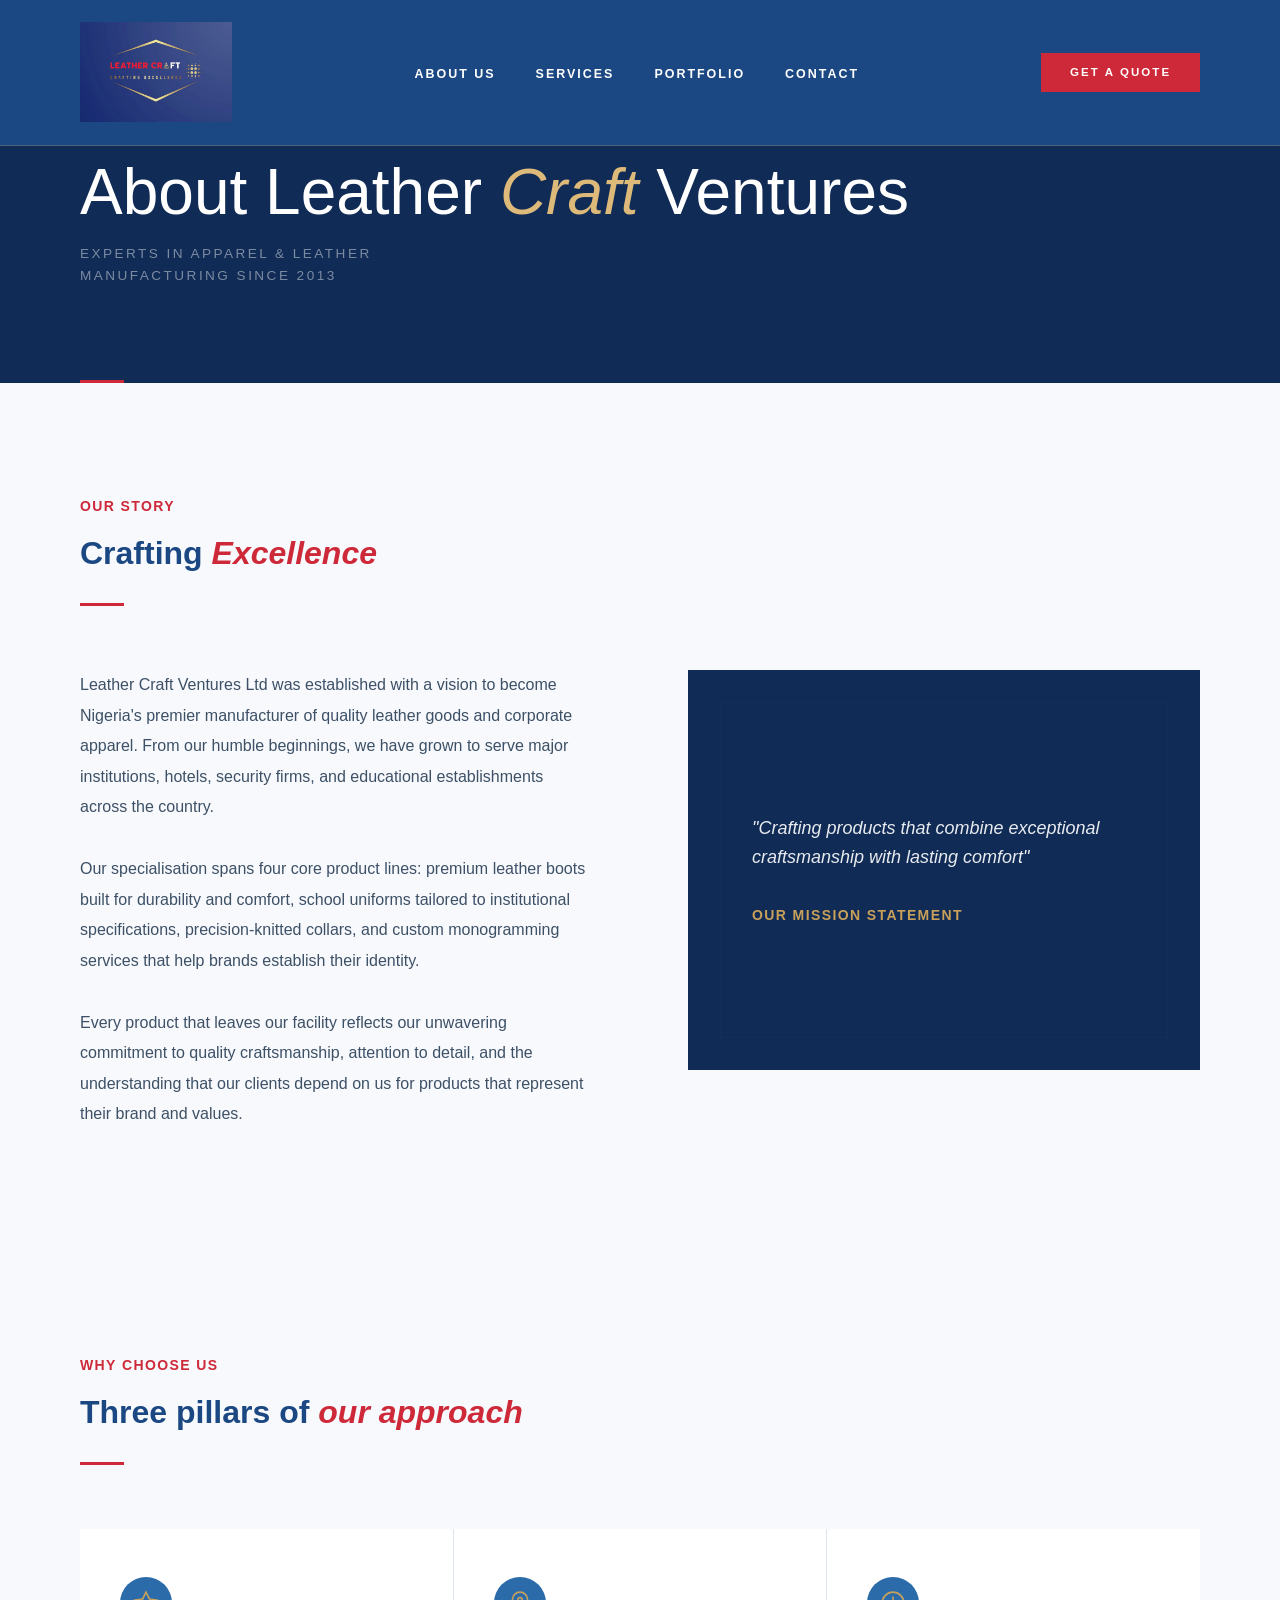
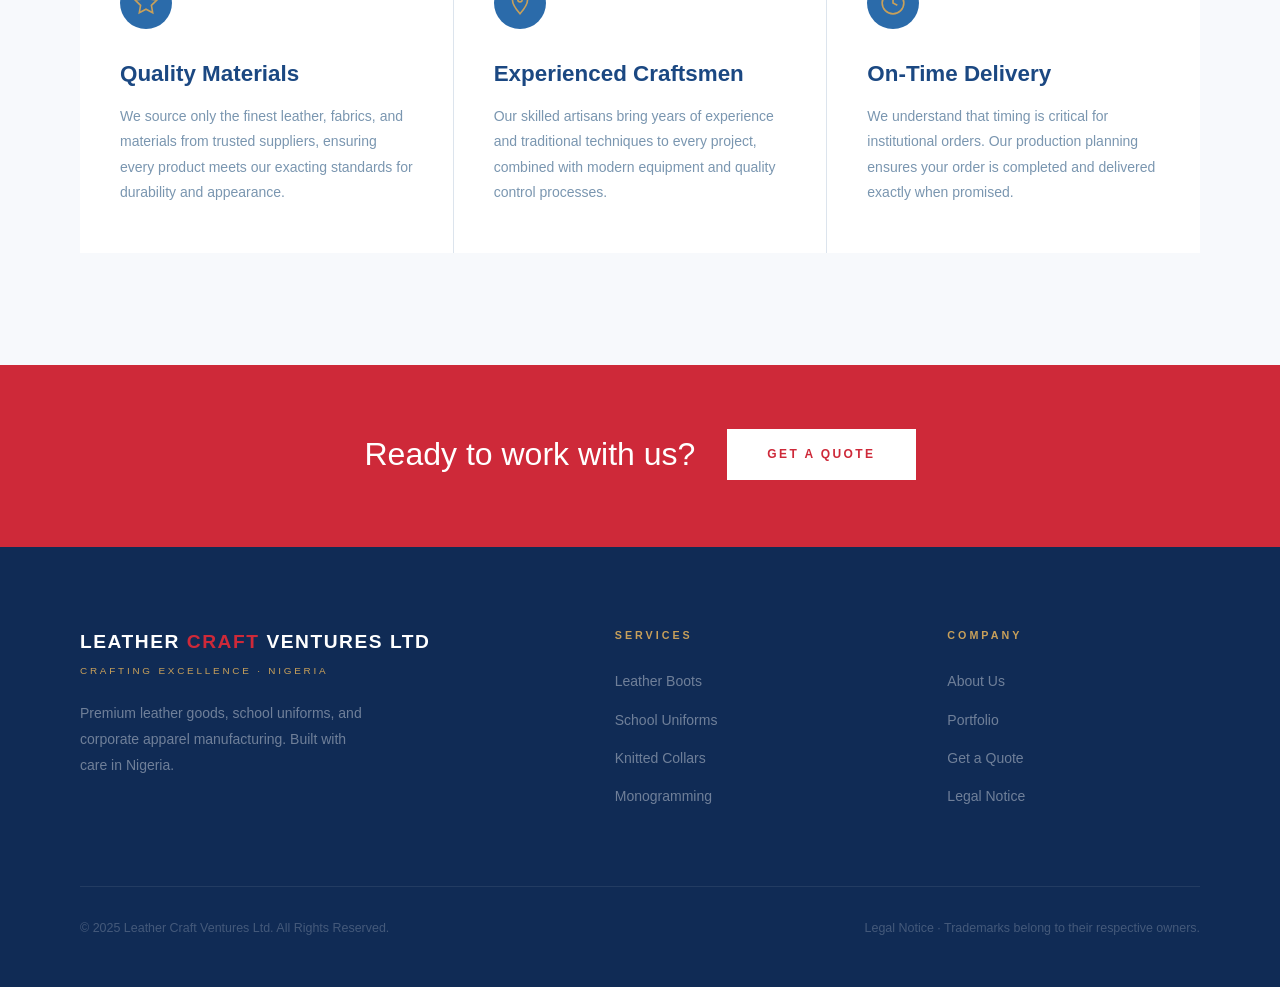
==== commit b342fc8d: "update:UI essentials" ====
--- a/website/about.html
+++ b/website/about.html
@@ -1,31 +1,37 @@
 <!DOCTYPE html>
 <html lang="en">
 <head>
+  <meta name="color-scheme" content="light dark" />
   <meta charset="UTF-8" />
   <meta name="viewport" content="width=device-width, initial-scale=1.0" />
   <meta name="description" content="About Leather Craft Ventures Ltd — Nigeria's specialists in premium leather boots, school uniforms, knitted collars, and corporate monogramming since our founding in Arepo, Ogun State." />
+  <meta http-equiv="Content-Security-Policy" content="default-src 'self'; style-src 'self' 'unsafe-inline' https://fonts.googleapis.com; font-src 'self' https://fonts.gstatic.com; script-src 'self'; img-src 'self' data:; connect-src 'self';" />
+  <link rel="canonical" href="https://leathercraftventures.com/about.html" />
+  <link rel="icon" type="image/svg+xml" href="data:image/svg+xml,<svg xmlns='http://www.w3.org/2000/svg' viewBox='0 0 100 100'><text y='.9em' font-size='90'>🧵</text></svg>" />
+  
+  <meta property="og:title" content="About Us — Leather Craft Ventures Ltd" />
+  <meta property="og:description" content="Nigeria's specialists in premium leather boots, school uniforms, knitted collars, and corporate monogramming since our founding in Arepo, Ogun State." />
+  <meta property="og:type" content="website" />
+  <meta property="og:url" content="https://leathercraftventures.com/about.html" />
+  <meta property="og:image" content="https://leathercraftventures.com/images/og-image.jpg" />
+  
   <title>About Us — Leather Craft Ventures Ltd</title>
 
-  <!-- Fonts -->
   <link rel="preconnect" href="https://fonts.googleapis.com" />
   <link rel="preconnect" href="https://fonts.gstatic.com" crossorigin />
-  <link href="https://fonts.googleapis.com/css2?family=Cormorant+Garamond:ital,wght@0,300;0,400;0,600;0,700;1,300;1,400&family=Barlow:wght@300;400;500&family=Barlow+Condensed:wght@400;600;700&display=swap" rel="stylesheet" />
-
-  <!-- Stylesheet -->
+  <link href="https://fonts.googleapis.com/css2?family=Montserrat:wght@400;600;700&family=Open+Sans:wght@400;600&display=swap" rel="stylesheet" />
   <link rel="stylesheet" href="css/style.css" />
 </head>
 <body>
 
+<a href="#main-content" class="skip-link">Skip to main content</a>
+
 <!-- ═══════════════════════════════════════════════════
      NAVIGATION
 ════════════════════════════════════════════════════ -->
 <nav id="site-nav" role="navigation" aria-label="Main navigation">
   <a href="index.html" class="nav-logo">
-    <span class="nav-logo-main">
-      <span class="nav-leather">Leather</span>
-      <span class="nav-craft">Craft</span>
-    </span>
-    
+    <img src="images/lcv.jpeg" alt="Leather Craft Ventures Ltd" style="height: 100px; width: auto;" />
   </a>
   <ul class="nav-links" role="list">
     <li><a href="about.html">About Us</a></li>
@@ -54,10 +60,11 @@
 <!-- ═══════════════════════════════════════════════════
      PAGE HERO
 ════════════════════════════════════════════════════ -->
+<main id="main-content">
 <section class="page-hero" aria-label="About page hero">
   <div class="container">
     <h1 class="page-hero-title">About Leather <em>Craft</em> Ventures</h1>
-    <p class="page-hero-sub">Experts in Apparel &amp; Leather Manufacturing since our founding in Nigeria</p>
+    <p class="page-hero-sub">Experts in Apparel &amp; Leather Manufacturing since 2013</p>
   </div>
 </section>
 
@@ -68,14 +75,14 @@
   <div class="container">
     <div class="reveal">
       <p class="section-label">Our Story</p>
-      <h2 class="section-title">Founded in <em>Arepo</em>, Ogun State</h2>
+      <h2 class="section-title">Crafting <em>Excellence</em></h2>
       <div class="brand-rule"></div>
     </div>
     
     <div style="display: grid; grid-template-columns: 1fr 1fr; gap: 6rem; margin-top: 4rem; align-items: start;" class="reveal">
       <div>
         <p style="font-size: 1rem; line-height: 1.9; color: var(--text-body); margin-bottom: 2rem;">
-          Leather Craft Ventures Ltd was established in Arepo, Ogun State, with a vision to become Nigeria's premier manufacturer of quality leather goods and corporate apparel. From our humble beginnings, we have grown to serve major institutions, hotels, security firms, and educational establishments across the country.
+          Leather Craft Ventures Ltd was established with a vision to become Nigeria's premier manufacturer of quality leather goods and corporate apparel. From our humble beginnings, we have grown to serve major institutions, hotels, security firms, and educational establishments across the country.
         </p>
         <p style="font-size: 1rem; line-height: 1.9; color: var(--text-body); margin-bottom: 2rem;">
           Our specialisation spans four core product lines: premium leather boots built for durability and comfort, school uniforms tailored to institutional specifications, precision-knitted collars, and custom monogramming services that help brands establish their identity.
@@ -87,10 +94,10 @@
       
       <div style="background: var(--navy-deep); padding: 4rem; display: flex; flex-direction: column; justify-content: center; gap: 2rem; min-height: 400px; position: relative;">
         <div style="position: absolute; inset: 2rem; border: 1px solid var(--border); pointer-events: none;"></div>
-        <p style="font-family: var(--font-serif); font-size: 1.5rem; font-style: italic; font-weight: 300; color: rgba(238, 242, 247, 0.28); line-height: 1.55; position: relative; z-index: 1;">
+        <p style="font-family: var(--font-heading); font-size: 18px; font-style: italic; font-weight: 400; color: rgba(255, 255, 255, 0.9); line-height: 1.6; position: relative; z-index: 1;">
           "Crafting products that combine exceptional craftsmanship with lasting comfort"
         </p>
-        <p style="font-family: var(--font-cond); font-size: 0.65rem; font-weight: 700; letter-spacing: 0.28em; text-transform: uppercase; color: var(--crimson); opacity: 0.6;">
+        <p style="font-family: var(--font-heading); font-size: 14px; font-weight: 600; letter-spacing: 0.1em; text-transform: uppercase; color: var(--gold); opacity: 1;">
           Our Mission Statement
         </p>
       </div>
@@ -160,6 +167,7 @@
     <a href="contact.html" class="btn-white">Get a Quote</a>
   </div>
 </section>
+</main>
 
 <!-- ═══════════════════════════════════════════════════
      FOOTER
@@ -175,7 +183,7 @@
         <p class="footer-brand-tag">Crafting Excellence · Nigeria</p>
         <p class="footer-brand-blurb">
           Premium leather goods, school uniforms, and corporate apparel
-          manufacturing. Built with care in Arepo, Ogun State, Nigeria.
+          manufacturing. Built with care in Nigeria.
         </p>
       </div>
       <nav class="footer-col" aria-label="Services navigation">
--- a/website/css/style.css
+++ b/website/css/style.css
@@ -37,9 +37,9 @@
   --border-dark:    rgba(27, 72, 130, 0.35);
 
   /* Typography */
-  --font-serif:     'Cormorant Garamond', Georgia, serif;
-  --font-sans:      'Barlow', 'Helvetica Neue', sans-serif;
-  --font-cond:      'Barlow Condensed', 'Arial Narrow', sans-serif;
+  --font-heading:   'Montserrat', 'Helvetica Neue', sans-serif;
+  --font-body:      'Open Sans', 'Helvetica Neue', sans-serif;
+  --font-cond:      'Montserrat', 'Arial Narrow', sans-serif;
 
   /* Motion */
   --ease-out:       cubic-bezier(0.22, 1, 0.36, 1);
@@ -47,6 +47,49 @@
   /* Layout */
   --section-pad:    7rem 5rem;
   --max-width:      1280px;
+}
+
+/* Dark mode support */
+@media (prefers-color-scheme: dark) {
+  :root {
+    --white:          #1a1a1a;
+    --off-white:      #242424;
+    --light-grey:     #2d2d2d;
+    --text-dark:      #e8e8e8;
+    --text-body:      #b8b8b8;
+    --text-muted:     #888888;
+    --border:         rgba(255, 255, 255, 0.1);
+    --border-mid:     rgba(255, 255, 255, 0.15);
+    --border-dark:    rgba(255, 255, 255, 0.25);
+  }
+  
+  #site-nav {
+    background: #1a1a1a;
+    border-bottom-color: rgba(255, 255, 255, 0.1);
+  }
+  
+  .service-card,
+  .portfolio-card {
+    background: #242424;
+  }
+  
+  .service-card:hover,
+  .portfolio-card:hover {
+    background: #2d2d2d;
+  }
+  
+  .form-group input,
+  .form-group select,
+  .form-group textarea {
+    background: #2d2d2d;
+    border-color: rgba(255, 255, 255, 0.15);
+    color: #e8e8e8;
+  }
+  
+  .client-logo {
+    background: #2d2d2d;
+    border-color: rgba(255, 255, 255, 0.1);
+  }
 }
 
 /* ─────────────────────────────────────────
@@ -65,10 +108,35 @@
 body {
   background: var(--white);
   color: var(--text-dark);
-  font-family: var(--font-sans);
-  font-weight: 300;
+  font-family: var(--font-body);
+  font-weight: 400;
+  font-size: 16px;
   line-height: 1.6;
   overflow-x: hidden;
+  -webkit-font-smoothing: antialiased;
+  -moz-osx-font-smoothing: grayscale;
+}
+
+/* ─────────────────────────────────────────
+   ACCESSIBILITY
+───────────────────────────────────────── */
+.skip-link {
+  position: absolute;
+  top: -100px;
+  left: 0;
+  background: var(--crimson);
+  color: var(--white);
+  padding: 0.8rem 1.5rem;
+  font-family: var(--font-cond);
+  font-size: 0.85rem;
+  font-weight: 600;
+  letter-spacing: 0.1em;
+  text-transform: uppercase;
+  z-index: 1000;
+  transition: top 0.2s;
+}
+.skip-link:focus {
+  top: 0;
 }
 
 /* ─────────────────────────────────────────
@@ -89,12 +157,54 @@
   margin-bottom: 1rem;
 }
 
-.section-title {
-  font-family: var(--font-serif);
-  font-size: clamp(2.4rem, 4vw, 3.8rem);
-  font-weight: 300;
-  line-height: 1.05;
+h1, .hero-title, .page-hero-title {
+  font-family: var(--font-heading);
+  font-size: 44px;
+  font-weight: 700;
+  line-height: 1.2;
   color: var(--navy);
+}
+
+h2, .section-title {
+  font-family: var(--font-heading);
+  font-size: 32px;
+  font-weight: 700;
+  line-height: 1.3;
+  color: var(--navy);
+  margin-bottom: 1rem;
+}
+
+h3, .service-name {
+  font-family: var(--font-heading);
+  font-size: 22px;
+  font-weight: 600;
+  line-height: 1.4;
+  color: var(--navy);
+  margin-bottom: 1rem;
+}
+
+p, .hero-description, .service-desc, .services-body-text {
+  font-family: var(--font-body);
+  font-size: 16px;
+  font-weight: 400;
+  line-height: 1.6;
+  color: var(--text-body);
+}
+
+.section-label, .hero-eyebrow, small {
+  font-family: var(--font-heading);
+  font-size: 14px;
+  font-weight: 600;
+  text-transform: uppercase;
+  letter-spacing: 0.1em;
+}
+
+.btn-primary, .btn-navy, .btn-outline, .nav-quote {
+  font-family: var(--font-heading);
+  font-size: 16px;
+  font-weight: 600;
+  text-transform: uppercase;
+  letter-spacing: 0.05em;
 }
 .section-title em {
   font-style: italic;
@@ -126,18 +236,28 @@
 ───────────────────────────────────────── */
 .btn-primary {
   display: inline-block;
-  padding: 1rem 2.8rem;
+  padding: 1rem 2.5rem;
   background: var(--crimson);
   color: var(--white);
-  font-family: var(--font-cond);
-  font-size: 0.75rem;
-  font-weight: 700;
-  letter-spacing: 0.22em;
+  font-family: var(--font-heading);
+  font-size: 16px;
+  font-weight: 600;
+  letter-spacing: 0.05em;
   text-transform: uppercase;
   border: none;
-  transition: background 0.2s, transform 0.2s;
-}
-.btn-primary:hover { background: var(--crimson-dark); transform: translateY(-2px); }
+  border-radius: 4px;
+  transition: all 0.3s ease;
+  cursor: pointer;
+}
+.btn-primary:hover { 
+  background: var(--crimson-dark); 
+  transform: translateY(-2px);
+  box-shadow: 0 4px 12px rgba(206, 41, 57, 0.3);
+}
+.btn-primary:focus-visible {
+  outline: 2px solid var(--gold);
+  outline-offset: 2px;
+}
 
 .btn-navy {
   display: inline-block;
@@ -198,13 +318,13 @@
   display: flex;
   align-items: center;
   justify-content: space-between;
-  background: var(--white);
-  border-bottom: 1px solid var(--border);
+  background: #1B4882;
+  border-bottom: 1px solid rgba(200, 160, 90, 0.3);
   transition: padding 0.3s, box-shadow 0.3s;
 }
 #site-nav.scrolled {
   padding: 1rem 5rem;
-  box-shadow: 0 2px 24px rgba(27, 72, 130, 0.1);
+  box-shadow: 0 2px 24px rgba(27, 72, 130, 0.3);
 }
 
 /* Logo — LEATHER in navy, CRAFT in crimson, stacked */
@@ -218,8 +338,8 @@
   letter-spacing: 0.08em;
   text-transform: uppercase;
 }
-.nav-leather     { font-size: 1.15rem; color: var(--navy); }
-.nav-craft       { font-size: 1.15rem; color: var(--crimson); }
+.nav-leather     { font-size: 2.25rem; color: var(--navy); }
+.nav-craft       { font-size: 2.20rem; color: var(--crimson); }
 .nav-logo-sub {
   display: none;
 }
@@ -235,7 +355,7 @@
   font-weight: 600;
   letter-spacing: 0.16em;
   text-transform: uppercase;
-  color: var(--text-body);
+  color: var(--white);
   transition: color 0.2s;
   position: relative;
 }
@@ -244,10 +364,10 @@
   position: absolute;
   bottom: -3px; left: 0;
   width: 0; height: 2px;
-  background: var(--crimson);
+  background: var(--gold);
   transition: width 0.3s;
 }
-.nav-links a:hover        { color: var(--navy); }
+.nav-links a:hover        { color: var(--gold); }
 .nav-links a:hover::after { width: 100%; }
 
 .nav-quote {
@@ -275,7 +395,7 @@
 .nav-hamburger span {
   width: 22px;
   height: 2px;
-  background: var(--navy);
+  background: var(--white);
   display: block;
   transition: all 0.3s;
 }
@@ -350,10 +470,10 @@
   animation: fadeUp 0.8s 0.3s forwards;
 }
 .hero-title {
-  font-family: var(--font-serif);
-  font-size: clamp(3.8rem, 6.5vw, 6.5rem);
-  font-weight: 300;
-  line-height: 0.92;
+  font-family: var(--font-heading);
+  font-size: 44px;
+  font-weight: 700;
+  line-height: 1.2;
   color: var(--white);
   margin-bottom: 2.2rem;
   opacity: 0;
@@ -365,9 +485,11 @@
   display: block;
 }
 .hero-description {
-  font-size: 1rem;
-  line-height: 1.85;
-  color: rgba(255, 255, 255, 0.55);
+  font-family: var(--font-body);
+  font-size: 16px;
+  font-weight: 400;
+  line-height: 1.6;
+  color: rgba(255, 255, 255, 0.85);
   max-width: 42ch;
   margin-bottom: 3rem;
   opacity: 0;
@@ -394,84 +516,225 @@
   background: var(--navy);
   position: relative;
   overflow: hidden;
-}
-.hero-right-pattern {
+  display: flex;
+  align-items: center;
+  justify-content: center;
+}
+
+/* Deep atmospheric background */
+.hero-right::before {
+  content: '';
   position: absolute;
   inset: 0;
   background:
-    radial-gradient(ellipse at 50% 35%, rgba(206, 41, 57, 0.1) 0%, transparent 60%),
-    repeating-linear-gradient(
-      -45deg,
-      transparent, transparent 14px,
-      rgba(255, 255, 255, 0.02) 14px, rgba(255, 255, 255, 0.02) 15px
-    );
-}
+    radial-gradient(ellipse at 50% 45%, rgba(200,146,42,0.18) 0%, transparent 60%),
+    radial-gradient(ellipse at 90% 10%, rgba(206,41,57,0.15) 0%, transparent 40%),
+    radial-gradient(ellipse at 0% 100%, rgba(16,43,85,0.8) 0%, transparent 50%);
+  pointer-events: none;
+  z-index: 0;
+}
+
+/* "NIGERIA" watermark ghost text behind the seal */
+.hero-right::after {
+  content: 'NG';
+  position: absolute;
+  bottom: -2rem;
+  right: -1rem;
+  font-family: var(--font-serif);
+  font-size: 18rem;
+  font-weight: 700;
+  color: rgba(200,160,90,0.04);
+  line-height: 1;
+  pointer-events: none;
+  z-index: 0;
+  user-select: none;
+}
+
+/* ── STAMP — centrepiece ── */
+.hero-stamp {
+  position: relative;
+  z-index: 2;
+  display: flex;
+  flex-direction: column;
+  align-items: center;
+  justify-content: center;
+  opacity: 0;
+  animation: stampIn 0.9s 0.8s cubic-bezier(0.34, 1.56, 0.64, 1) forwards;
+}
+
+@keyframes stampIn {
+  from { opacity: 0; transform: scale(0.6) rotate(-12deg); }
+  to   { opacity: 1; transform: scale(1) rotate(0deg); }
+}
+
+/* Outer rotating ring with SVG */
+.hero-stamp-arc {
+  position: absolute;
+  width: 280px;
+  height: 280px;
+  animation: spinSlow 30s linear infinite;
+}
+@keyframes spinSlow {
+  from { transform: rotate(0deg); }
+  to   { transform: rotate(360deg); }
+}
+.hero-stamp-arc text {
+  font-family: var(--font-cond);
+  font-size: 11px;
+  font-weight: 700;
+  letter-spacing: 5px;
+  fill: rgba(200, 160, 90, 0.55);
+  text-transform: uppercase;
+}
+
+/* Gold border circle */
+.hero-stamp-outer {
+  width: 240px;
+  height: 240px;
+  border-radius: 50%;
+  border: 2px solid rgba(200,160,90,0.7);
+  box-shadow:
+    0 0 0 6px rgba(200,160,90,0.06),
+    0 0 0 7px rgba(200,160,90,0.12),
+    0 0 60px rgba(200,146,42,0.3),
+    0 0 120px rgba(200,146,42,0.12),
+    inset 0 0 60px rgba(0,0,0,0.4);
+  display: flex;
+  align-items: center;
+  justify-content: center;
+  position: relative;
+  background: radial-gradient(ellipse at 40% 35%, rgba(30,84,148,0.9) 0%, rgba(16,43,85,1) 70%);
+}
+
+/* Inner dashed ring */
+.hero-stamp-outer::before {
+  content: '';
+  position: absolute;
+  inset: 10px;
+  border-radius: 50%;
+  border: 1px dashed rgba(200,160,90,0.25);
+}
+
+/* Crimson accent dots at cardinal points */
+.hero-stamp-outer::after {
+  content: '';
+  position: absolute;
+  top: -5px; left: 50%;
+  transform: translateX(-50%);
+  width: 8px; height: 8px;
+  background: var(--crimson);
+  border-radius: 50%;
+  box-shadow: 0 248px 0 0 var(--crimson);
+}
+
+.hero-stamp-inner {
+  display: flex;
+  flex-direction: column;
+  align-items: center;
+  justify-content: center;
+  gap: 0.2rem;
+  text-align: center;
+}
+
+.hero-stamp-made {
+  font-family: var(--font-cond);
+  font-size: 0.68rem;
+  font-weight: 700;
+  letter-spacing: 0.5em;
+  text-transform: uppercase;
+  color: rgba(200,160,90,0.6);
+}
+
+.hero-stamp-in {
+  font-family: var(--font-serif);
+  font-size: 3.6rem;
+  font-weight: 700;
+  line-height: 0.9;
+  color: #F0D080;
+  text-shadow:
+    0 0 30px rgba(200,146,42,0.8),
+    0 0 60px rgba(200,146,42,0.4),
+    0 2px 4px rgba(0,0,0,0.5);
+}
+
+.hero-stamp-rule {
+  width: 40px;
+  height: 2px;
+  background: linear-gradient(90deg, transparent, var(--crimson), transparent);
+  margin: 0.35rem 0;
+}
+
+.hero-stamp-sub {
+  font-family: var(--font-cond);
+  font-size: 0.58rem;
+  font-weight: 600;
+  letter-spacing: 0.35em;
+  text-transform: uppercase;
+  color: rgba(200,160,90,0.45);
+}
+
+/* ── ICON ROW — bottom left ── */
+.hero-icon-grid {
+  position: absolute;
+  bottom: 3.5rem;
+  left: 3.5rem;
+  z-index: 2;
+  display: flex;
+  gap: 10px;
+  opacity: 0;
+  animation: fadeIn 0.8s 1.4s forwards;
+}
+.hero-icon-cell {
+  width: 52px; height: 52px;
+  background: rgba(27,72,130,0.5);
+  border: 1px solid rgba(200,160,90,0.25);
+  border-radius: 50%;
+  display: flex;
+  align-items: center;
+  justify-content: center;
+  transition: background 0.3s, border-color 0.3s, transform 0.3s;
+}
+.hero-icon-cell:hover {
+  background: var(--steel);
+  border-color: var(--gold);
+  transform: translateY(-3px);
+}
+.hero-icon-cell svg { width: 24px; height: 24px; color: var(--gold); }
+
+/* ── STATS — bottom right ── */
 .hero-stats {
   position: absolute;
-  bottom: 6rem; left: 4rem;
+  bottom: 3.5rem;
+  right: 3.5rem;
+  z-index: 2;
   display: flex;
   flex-direction: column;
-  gap: 2.5rem;
+  gap: 1.2rem;
+  align-items: flex-end;
   opacity: 0;
-  animation: fadeUp 0.9s 1.1s forwards;
-}
-.hero-stat-item  { display: flex; align-items: baseline; gap: 1.2rem; }
+  animation: fadeUp 0.8s 1.6s forwards;
+}
+.hero-stat-item {
+  display: flex;
+  align-items: baseline;
+  gap: 0.8rem;
+}
 .hero-stat-num {
   font-family: var(--font-serif);
-  font-size: 2.8rem;
+  font-size: 1.8rem;
   font-weight: 600;
   color: var(--gold);
   line-height: 1;
-  min-width: 4rem;
+  text-shadow: 0 0 20px rgba(200,146,42,0.4);
 }
 .hero-stat-label {
   font-family: var(--font-cond);
-  font-size: 0.65rem;
-  letter-spacing: 0.2em;
-  text-transform: uppercase;
-  color: rgba(255, 255, 255, 0.3);
-  border-left: 2px solid var(--crimson);
-  padding-left: 1rem;
-  line-height: 1.5;
-}
-.hero-stamp {
-  position: absolute;
-  top: 7rem; right: 4rem;
-  width: 110px; height: 110px;
-  border: 1px solid rgba(200, 160, 90, 0.35);
-  border-radius: 50%;
-  display: flex;
-  align-items: center;
-  justify-content: center;
-  text-align: center;
-  opacity: 0;
-  animation: fadeIn 1s 1.3s forwards;
-}
-.hero-stamp p {
-  font-family: var(--font-serif);
-  font-size: 0.7rem;
-  font-style: italic;
-  color: var(--gold);
-  line-height: 1.6;
-}
-.hero-icon-grid {
-  position: absolute;
-  bottom: 6rem; right: 3.5rem;
-  display: grid;
-  grid-template-columns: 1fr 1fr;
-  gap: 6px;
-  opacity: 0;
-  animation: fadeIn 1s 1.4s forwards;
-}
-.hero-icon-cell {
-  width: 54px; height: 54px;
-  background: var(--steel);
-  border-radius: 50%;
-  display: flex;
-  align-items: center;
-  justify-content: center;
-}
-.hero-icon-cell svg { width: 26px; height: 26px; color: var(--gold); }
+  font-size: 0.58rem;
+  letter-spacing: 0.18em;
+  text-transform: uppercase;
+  color: rgba(255,255,255,0.28);
+  line-height: 1;
+}
 
 /* ─────────────────────────────────────────
    SERVICES — white background
@@ -488,8 +751,10 @@
   margin-bottom: 5rem;
 }
 .services-body-text {
-  font-size: 1rem;
-  line-height: 1.9;
+  font-family: var(--font-body);
+  font-size: 16px;
+  font-weight: 400;
+  line-height: 1.6;
   color: var(--text-body);
   max-width: 48ch;
 }
@@ -545,16 +810,18 @@
 .service-icon-wrap svg { width: 26px; height: 26px; color: var(--gold); }
 
 .service-name {
-  font-family: var(--font-serif);
-  font-size: 1.4rem;
-  font-weight: 600;
-  line-height: 1.2;
+  font-family: var(--font-heading);
+  font-size: 22px;
+  font-weight: 600;
+  line-height: 1.4;
   margin-bottom: 1rem;
   color: var(--navy);
 }
 .service-desc {
-  font-size: 0.875rem;
-  line-height: 1.8;
+  font-family: var(--font-body);
+  font-size: 16px;
+  font-weight: 400;
+  line-height: 1.6;
   color: var(--text-body);
 }
 
@@ -600,6 +867,30 @@
   cursor: default;
 }
 .client-name:hover { color: var(--navy); }
+
+.clients-grid {
+  display: grid;
+  grid-template-columns: repeat(auto-fit, minmax(180px, 1fr));
+  gap: 2rem;
+  text-align: center;
+}
+.client-logo {
+  font-family: var(--font-cond);
+  font-size: 1rem;
+  font-weight: 600;
+  letter-spacing: 0.1em;
+  text-transform: uppercase;
+  color: var(--navy);
+  padding: 2rem 1rem;
+  background: var(--white);
+  border: 1px solid var(--border);
+  transition: all 0.3s;
+}
+.client-logo:hover {
+  border-color: var(--crimson);
+  transform: translateY(-4px);
+  box-shadow: 0 4px 16px rgba(27, 72, 130, 0.1);
+}
 
 /* ─────────────────────────────────────────
    PROCESS — white background
@@ -969,8 +1260,7 @@
   #site-nav, #site-nav.scrolled     { padding-left: 3rem; padding-right: 3rem; }
   #hero                              { grid-template-columns: 1fr; }
   .hero-right                        { display: none; }
-  .hero-left                         { padding: 9rem 3rem 5rem; }
-  .services-header                   { grid-template-columns: 1fr; gap: 2rem; }
+  .hero-left                         { padding: 9rem 3rem 5rem; }  .services-header                   { grid-template-columns: 1fr; gap: 2rem; }
   .services-grid                     { grid-template-columns: 1fr 1fr; }
   .process-layout                    { grid-template-columns: 1fr; }
   .process-panel                     { display: none; }
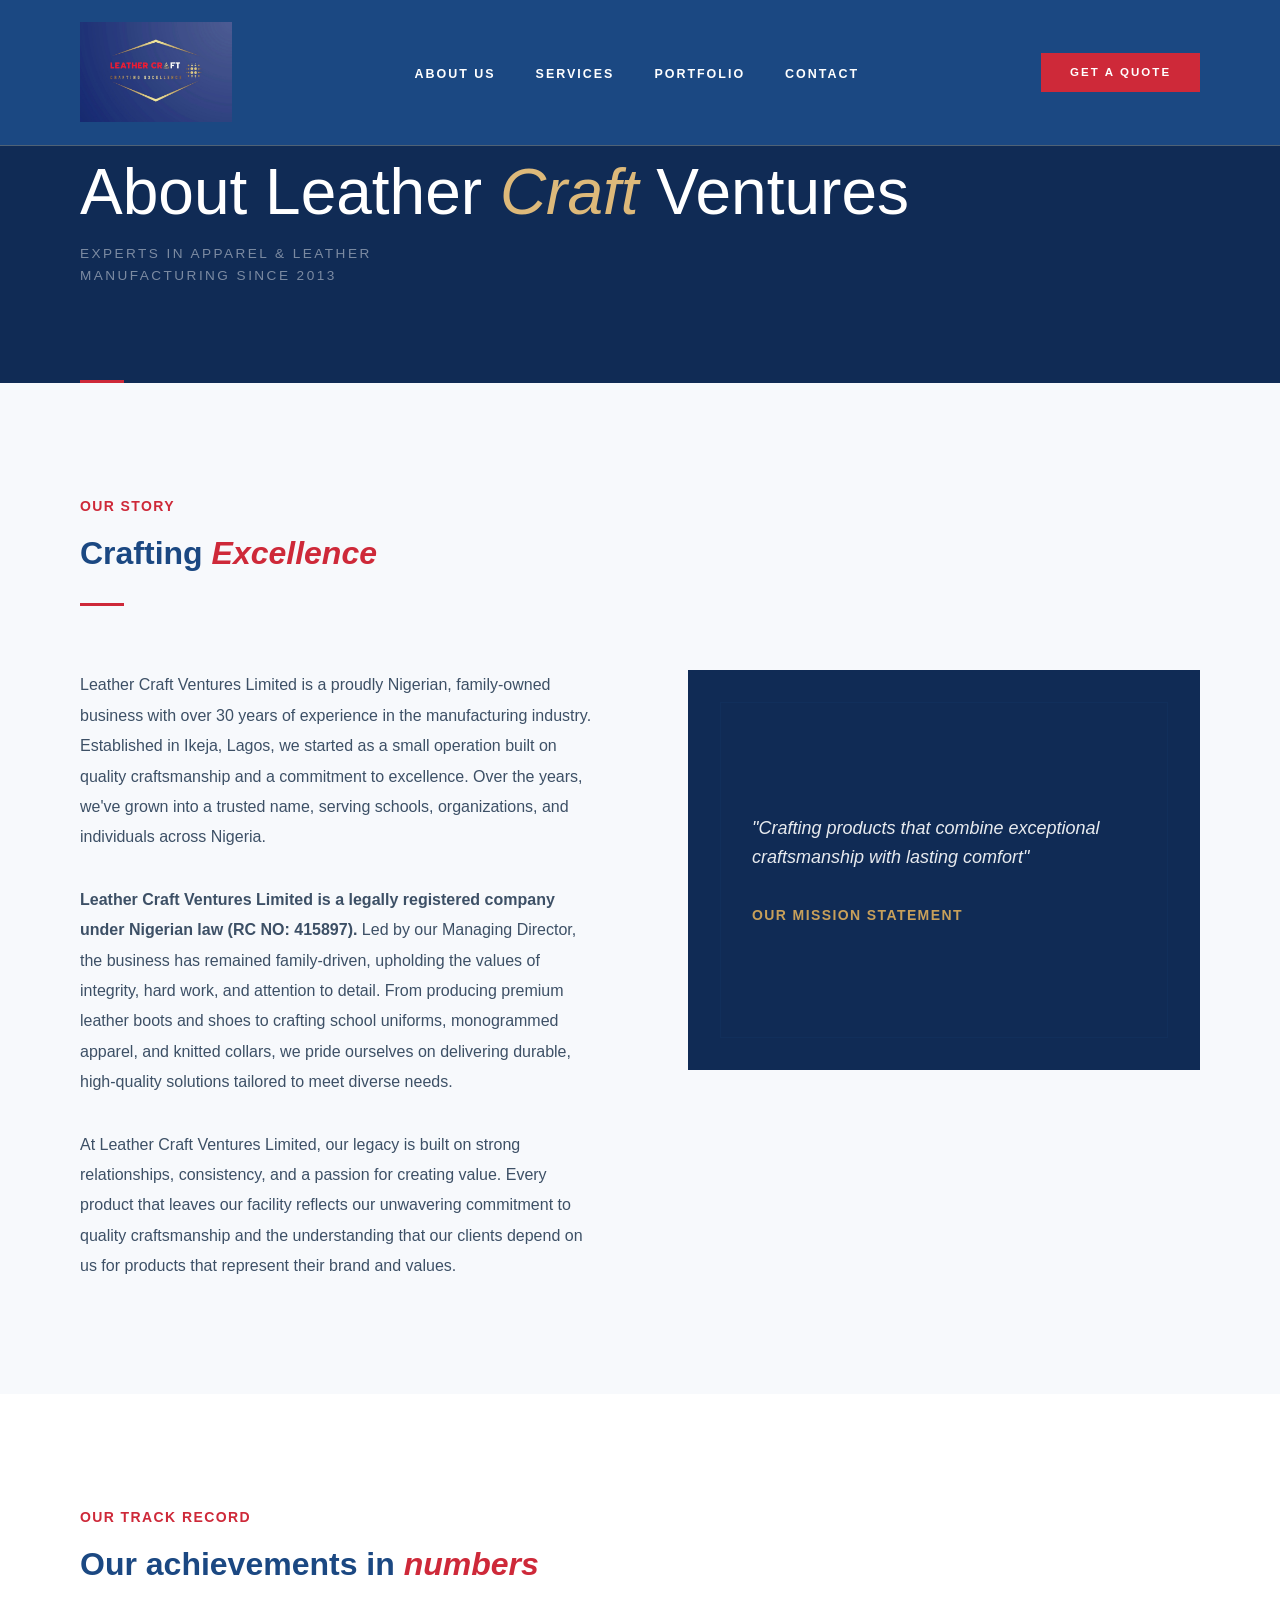
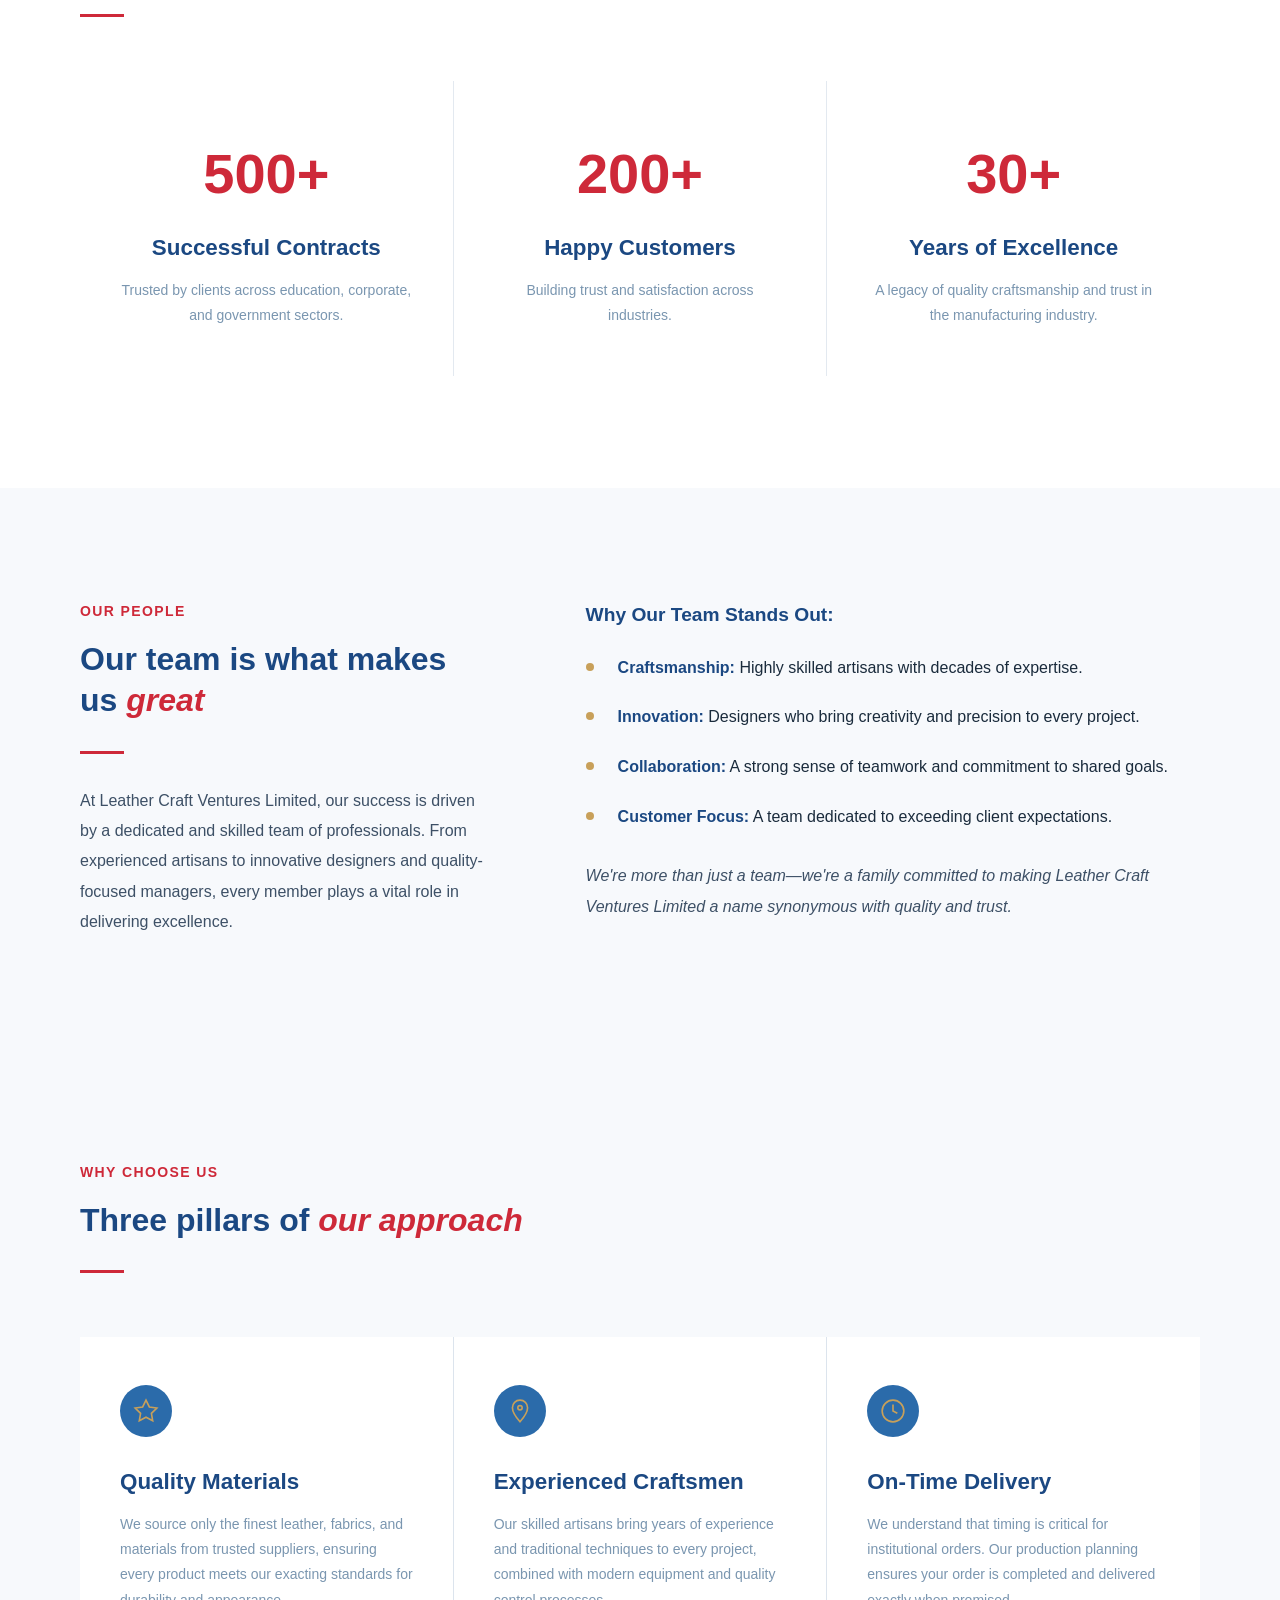
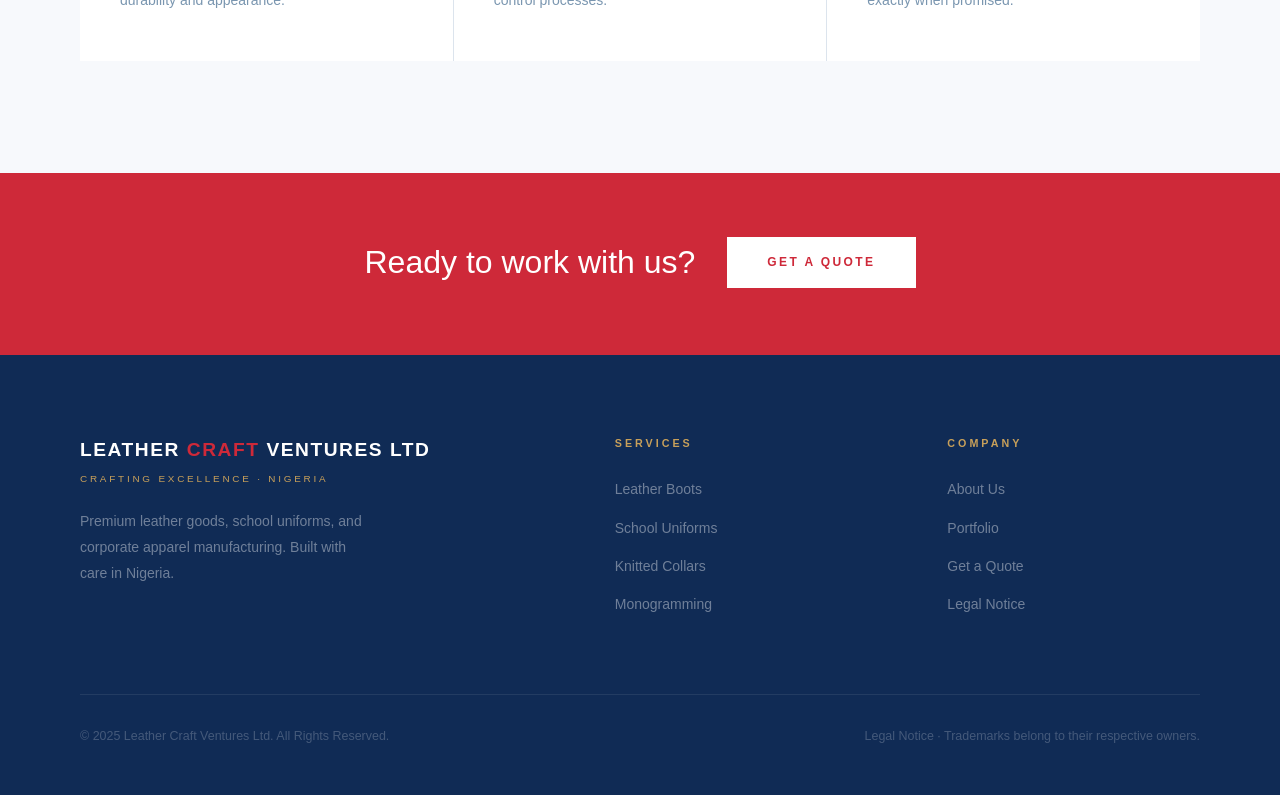
==== commit 9c32c727: "update: about.html" ====
--- a/website/about.html
+++ b/website/about.html
@@ -82,13 +82,13 @@
     <div style="display: grid; grid-template-columns: 1fr 1fr; gap: 6rem; margin-top: 4rem; align-items: start;" class="reveal">
       <div>
         <p style="font-size: 1rem; line-height: 1.9; color: var(--text-body); margin-bottom: 2rem;">
-          Leather Craft Ventures Ltd was established with a vision to become Nigeria's premier manufacturer of quality leather goods and corporate apparel. From our humble beginnings, we have grown to serve major institutions, hotels, security firms, and educational establishments across the country.
+          Leather Craft Ventures Limited is a proudly Nigerian, family-owned business with over 30 years of experience in the manufacturing industry. Established in Ikeja, Lagos, we started as a small operation built on quality craftsmanship and a commitment to excellence. Over the years, we've grown into a trusted name, serving schools, organizations, and individuals across Nigeria.
         </p>
         <p style="font-size: 1rem; line-height: 1.9; color: var(--text-body); margin-bottom: 2rem;">
-          Our specialisation spans four core product lines: premium leather boots built for durability and comfort, school uniforms tailored to institutional specifications, precision-knitted collars, and custom monogramming services that help brands establish their identity.
+          <strong>Leather Craft Ventures Limited is a legally registered company under Nigerian law (RC NO: 415897).</strong> Led by our Managing Director, the business has remained family-driven, upholding the values of integrity, hard work, and attention to detail. From producing premium leather boots and shoes to crafting school uniforms, monogrammed apparel, and knitted collars, we pride ourselves on delivering durable, high-quality solutions tailored to meet diverse needs.
         </p>
         <p style="font-size: 1rem; line-height: 1.9; color: var(--text-body);">
-          Every product that leaves our facility reflects our unwavering commitment to quality craftsmanship, attention to detail, and the understanding that our clients depend on us for products that represent their brand and values.
+          At Leather Craft Ventures Limited, our legacy is built on strong relationships, consistency, and a passion for creating value. Every product that leaves our facility reflects our unwavering commitment to quality craftsmanship and the understanding that our clients depend on us for products that represent their brand and values.
         </p>
       </div>
       
@@ -99,6 +99,88 @@
         </p>
         <p style="font-family: var(--font-heading); font-size: 14px; font-weight: 600; letter-spacing: 0.1em; text-transform: uppercase; color: var(--gold); opacity: 1;">
           Our Mission Statement
+        </p>
+      </div>
+    </div>
+  </div>
+</section>
+
+<!-- ═══════════════════════════════════════════════════
+     ACHIEVEMENTS SECTION
+════════════════════════════════════════════════════ -->
+<section style="padding: var(--section-pad); background: var(--white);">
+  <div class="container">
+    <div class="reveal">
+      <p class="section-label">Our Track Record</p>
+      <h2 class="section-title">Our achievements in <em>numbers</em></h2>
+      <div class="brand-rule"></div>
+    </div>
+    
+    <div style="display: grid; grid-template-columns: repeat(3, 1fr); gap: 1px; background: var(--border); margin-top: 4rem;">
+      <div class="reveal" style="background: var(--white); padding: 3rem 2.5rem; text-align: center; position: relative; overflow: hidden; transition: background 0.3s;">
+        <div style="font-size: 3.5rem; font-weight: 700; color: var(--crimson); margin-bottom: 1rem; font-family: var(--font-heading);">500+</div>
+        <h3 style="font-family: var(--font-heading); font-size: 1.4rem; font-weight: 600; line-height: 1.2; margin-bottom: 1rem; color: var(--navy);">Successful Contracts</h3>
+        <p style="font-size: 0.875rem; line-height: 1.8; color: var(--text-muted);">
+          Trusted by clients across education, corporate, and government sectors.
+        </p>
+      </div>
+      
+      <div class="reveal" style="background: var(--white); padding: 3rem 2.5rem; text-align: center; position: relative; overflow: hidden; transition: background 0.3s;">
+        <div style="font-size: 3.5rem; font-weight: 700; color: var(--crimson); margin-bottom: 1rem; font-family: var(--font-heading);">200+</div>
+        <h3 style="font-family: var(--font-heading); font-size: 1.4rem; font-weight: 600; line-height: 1.2; margin-bottom: 1rem; color: var(--navy);">Happy Customers</h3>
+        <p style="font-size: 0.875rem; line-height: 1.8; color: var(--text-muted);">
+          Building trust and satisfaction across industries.
+        </p>
+      </div>
+      
+      <div class="reveal" style="background: var(--white); padding: 3rem 2.5rem; text-align: center; position: relative; overflow: hidden; transition: background 0.3s;">
+        <div style="font-size: 3.5rem; font-weight: 700; color: var(--crimson); margin-bottom: 1rem; font-family: var(--font-heading);">30+</div>
+        <h3 style="font-family: var(--font-heading); font-size: 1.4rem; font-weight: 600; line-height: 1.2; margin-bottom: 1rem; color: var(--navy);">Years of Excellence</h3>
+        <p style="font-size: 0.875rem; line-height: 1.8; color: var(--text-muted);">
+          A legacy of quality craftsmanship and trust in the manufacturing industry.
+        </p>
+      </div>
+    </div>
+  </div>
+</section>
+
+<!-- ═══════════════════════════════════════════════════
+     TEAM SECTION
+════════════════════════════════════════════════════ -->
+<section style="padding: var(--section-pad); background: var(--off-white);">
+  <div class="container">
+    <div style="display: grid; grid-template-columns: 1fr 1.5fr; gap: 6rem; align-items: start;" class="reveal">
+      <div>
+        <p class="section-label">Our People</p>
+        <h2 class="section-title">Our team is what makes us <em>great</em></h2>
+        <div class="brand-rule"></div>
+        <p style="font-size: 1rem; line-height: 1.9; color: var(--text-body); margin-top: 2rem;">
+          At Leather Craft Ventures Limited, our success is driven by a dedicated and skilled team of professionals. From experienced artisans to innovative designers and quality-focused managers, every member plays a vital role in delivering excellence.
+        </p>
+      </div>
+      
+      <div>
+        <h4 style="font-family: var(--font-heading); font-size: 1.2rem; font-weight: 600; color: var(--navy); margin-bottom: 1.5rem;">Why Our Team Stands Out:</h4>
+        <ul style="list-style: none; padding: 0; margin: 0;">
+          <li style="margin-bottom: 1.5rem; padding-left: 2rem; position: relative;">
+            <div style="position: absolute; left: 0; top: 0.5rem; width: 8px; height: 8px; background: var(--gold); border-radius: 50%;"></div>
+            <strong style="color: var(--navy);">Craftsmanship:</strong> Highly skilled artisans with decades of expertise.
+          </li>
+          <li style="margin-bottom: 1.5rem; padding-left: 2rem; position: relative;">
+            <div style="position: absolute; left: 0; top: 0.5rem; width: 8px; height: 8px; background: var(--gold); border-radius: 50%;"></div>
+            <strong style="color: var(--navy);">Innovation:</strong> Designers who bring creativity and precision to every project.
+          </li>
+          <li style="margin-bottom: 1.5rem; padding-left: 2rem; position: relative;">
+            <div style="position: absolute; left: 0; top: 0.5rem; width: 8px; height: 8px; background: var(--gold); border-radius: 50%;"></div>
+            <strong style="color: var(--navy);">Collaboration:</strong> A strong sense of teamwork and commitment to shared goals.
+          </li>
+          <li style="margin-bottom: 1.5rem; padding-left: 2rem; position: relative;">
+            <div style="position: absolute; left: 0; top: 0.5rem; width: 8px; height: 8px; background: var(--gold); border-radius: 50%;"></div>
+            <strong style="color: var(--navy);">Customer Focus:</strong> A team dedicated to exceeding client expectations.
+          </li>
+        </ul>
+        <p style="font-size: 1rem; line-height: 1.9; color: var(--text-body); margin-top: 2rem; font-style: italic;">
+          We're more than just a team—we're a family committed to making Leather Craft Ventures Limited a name synonymous with quality and trust.
         </p>
       </div>
     </div>
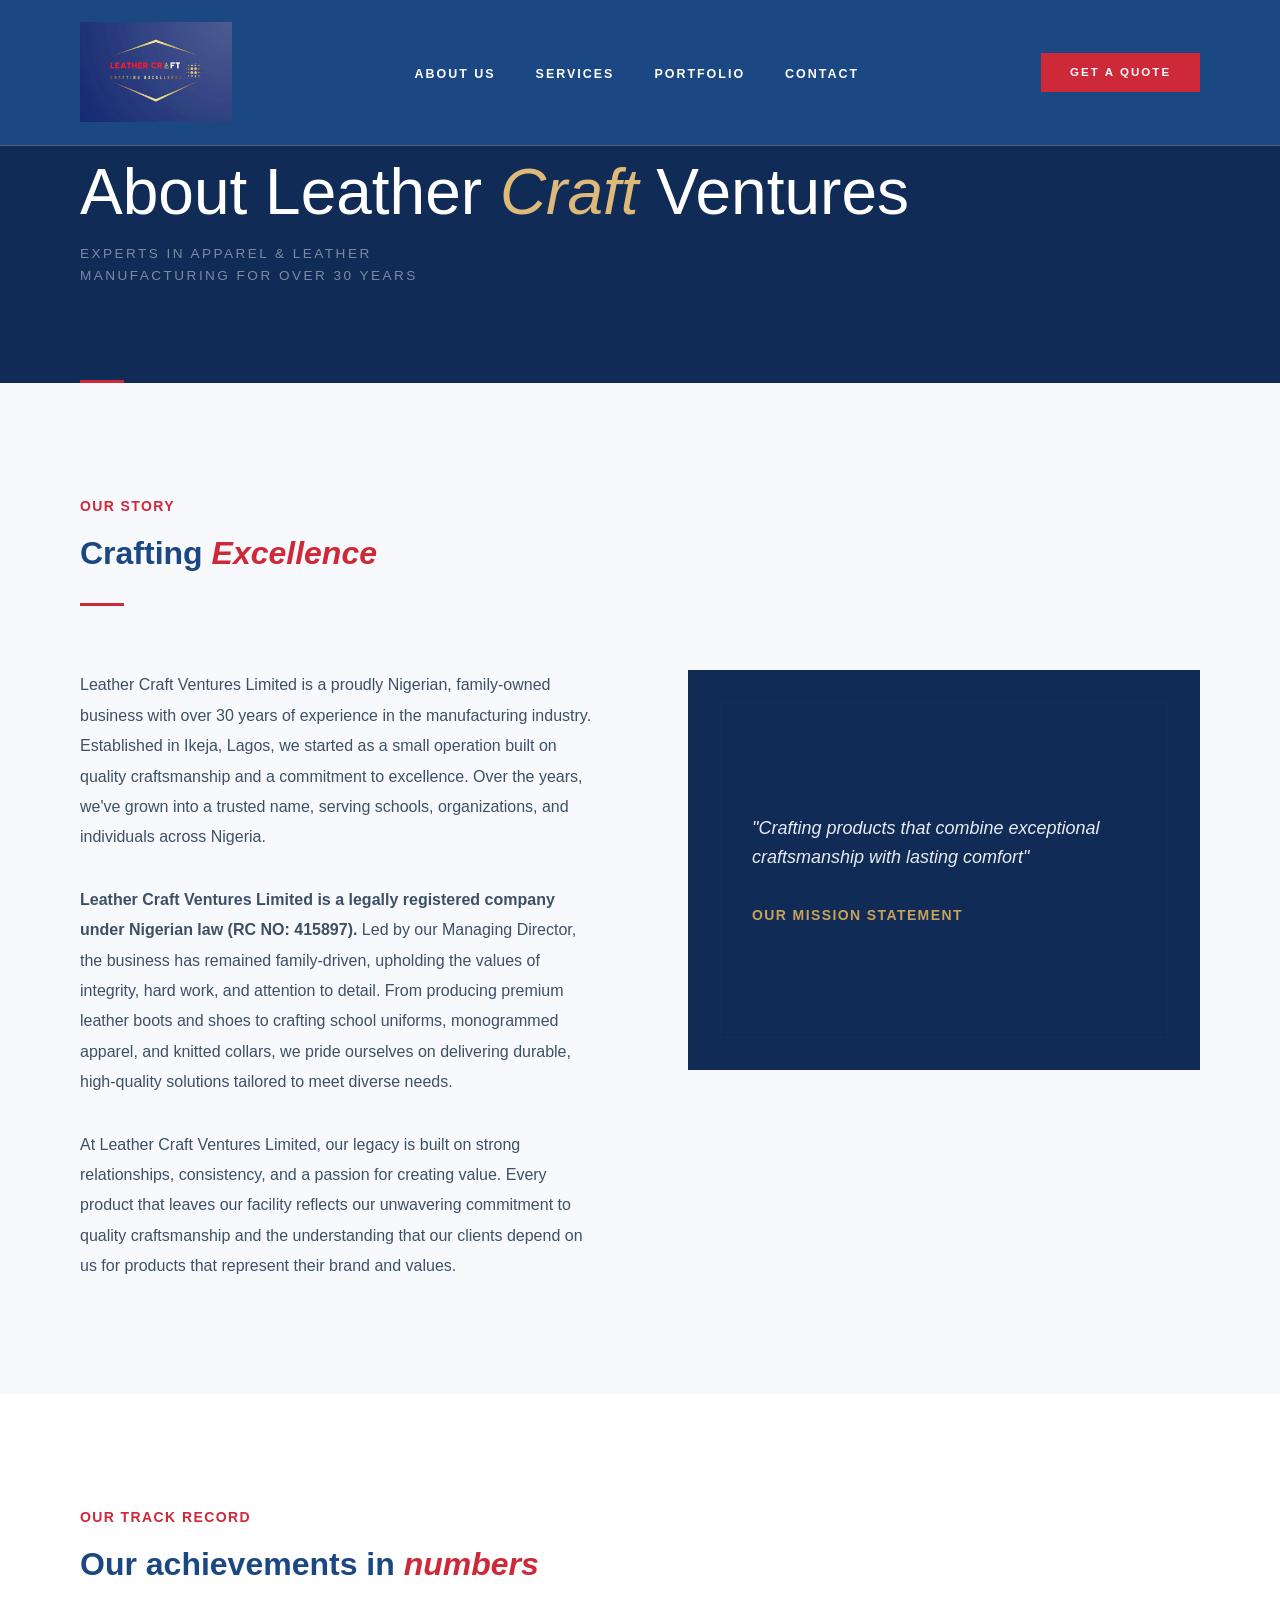
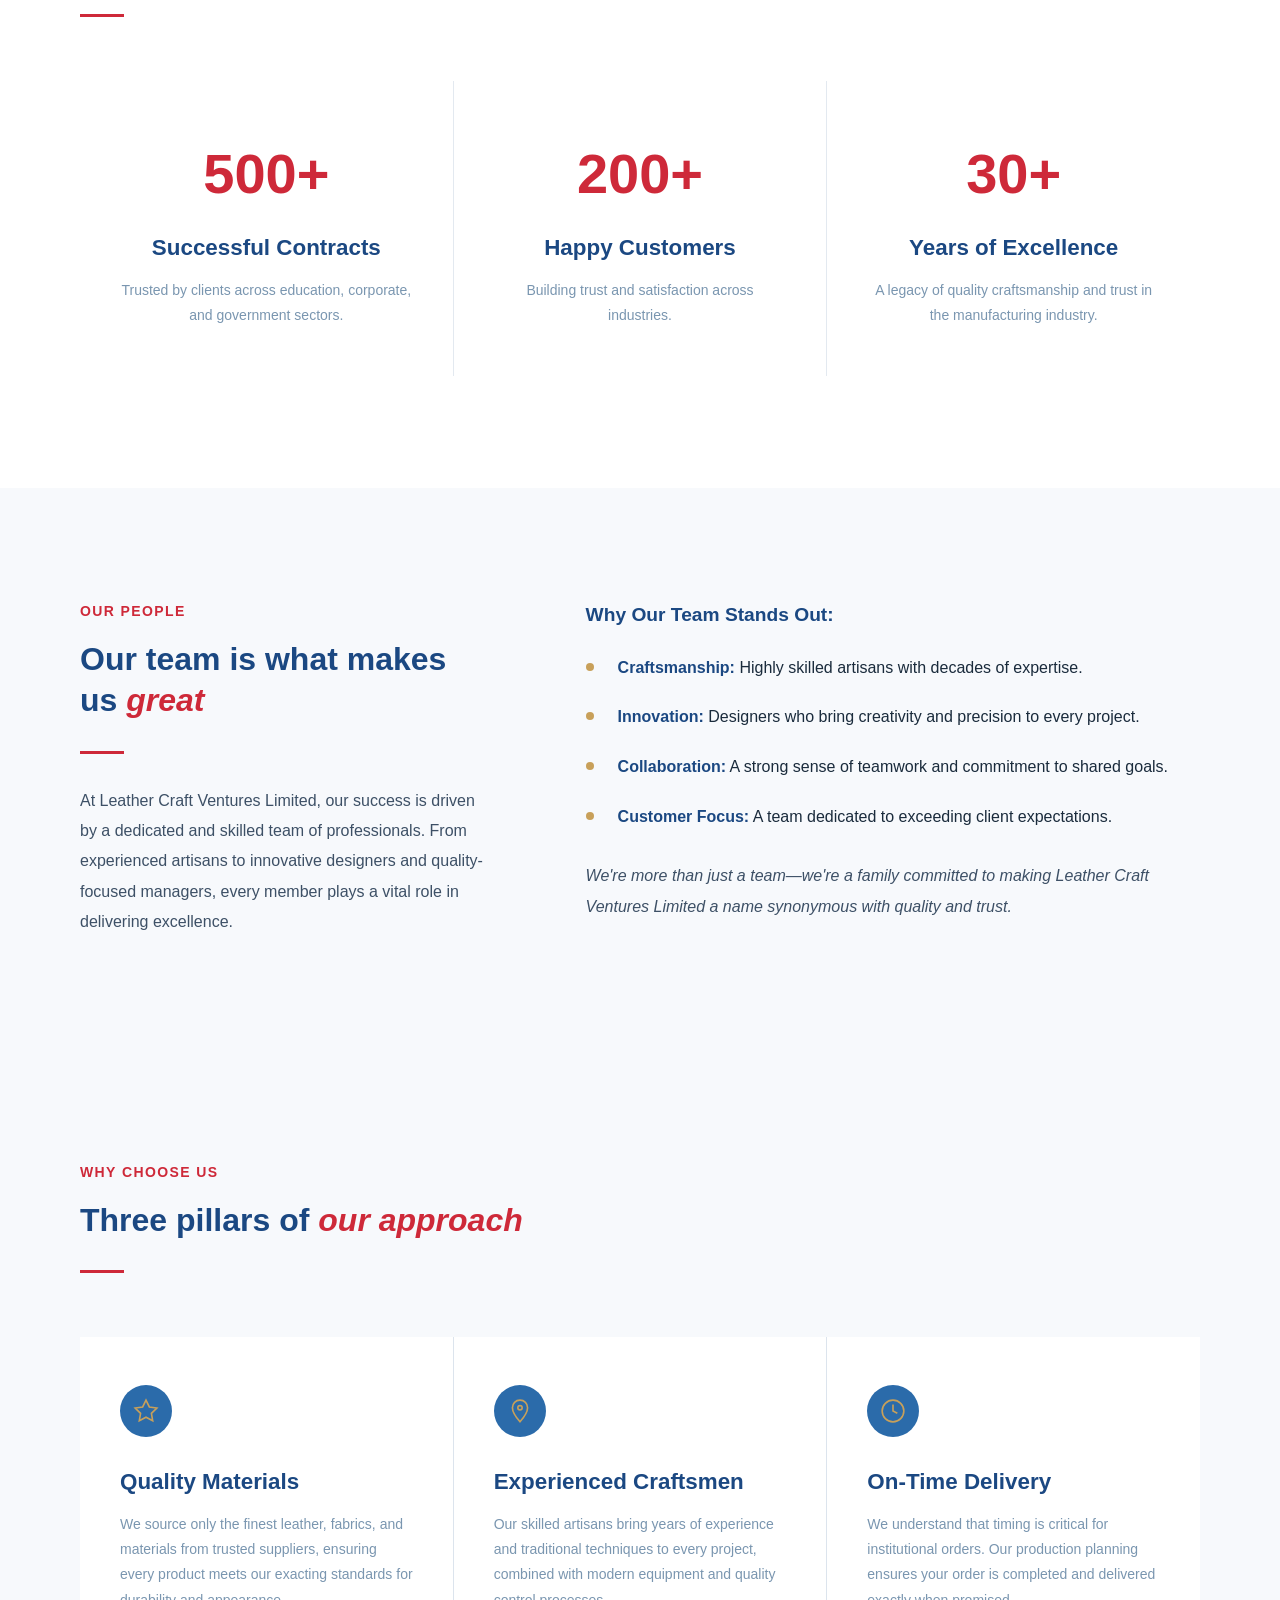
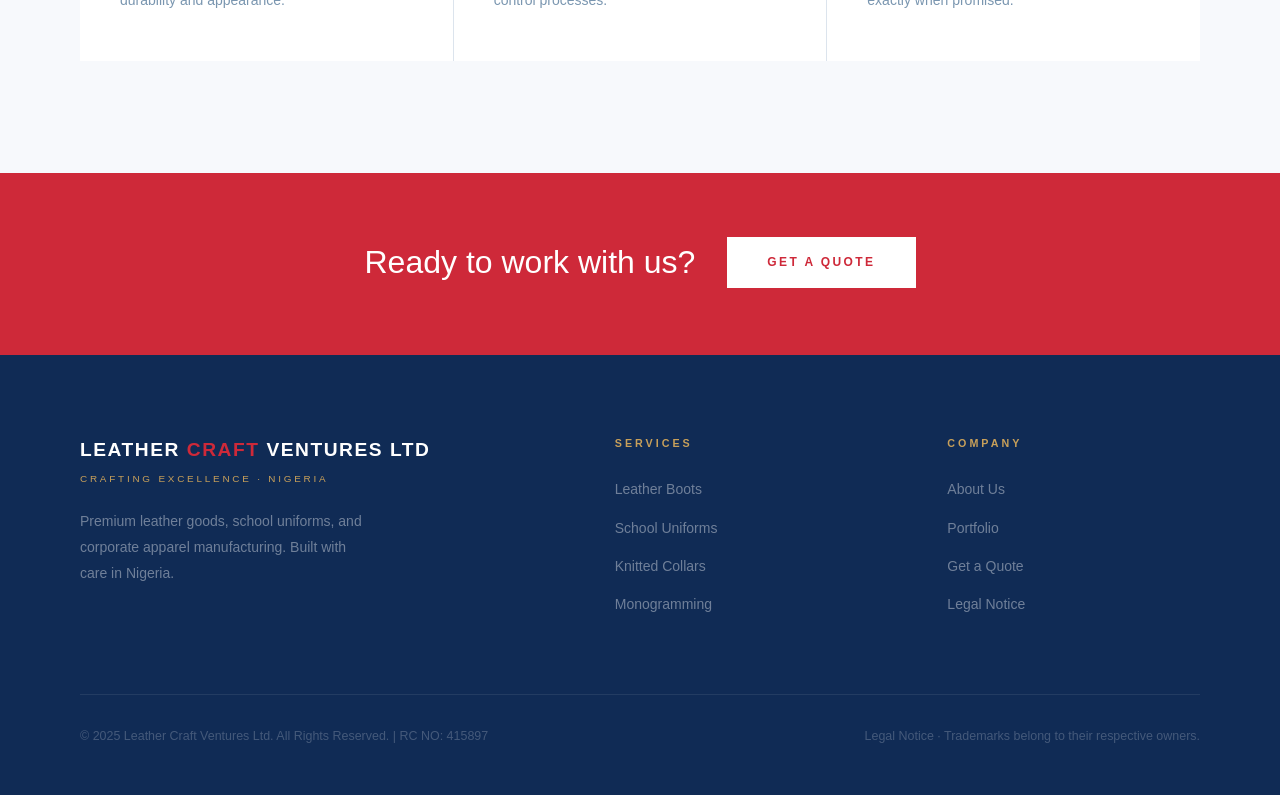
==== commit 6cde76d5: "update: about.html and the rest of the website" ====
--- a/website/about.html
+++ b/website/about.html
@@ -64,7 +64,7 @@
 <section class="page-hero" aria-label="About page hero">
   <div class="container">
     <h1 class="page-hero-title">About Leather <em>Craft</em> Ventures</h1>
-    <p class="page-hero-sub">Experts in Apparel &amp; Leather Manufacturing since 2013</p>
+    <p class="page-hero-sub">Experts in Apparel &amp; Leather Manufacturing for over 30 years</p>
   </div>
 </section>
 
@@ -288,7 +288,7 @@
       </nav>
     </div>
     <div class="footer-bottom">
-      <p>© 2025 Leather Craft Ventures Ltd. All Rights Reserved.</p>
+      <p>© 2025 Leather Craft Ventures Ltd. All Rights Reserved. | RC NO: 415897</p>
       <p><a href="legal.html">Legal Notice</a> · Trademarks belong to their respective owners.</p>
     </div>
   </div>
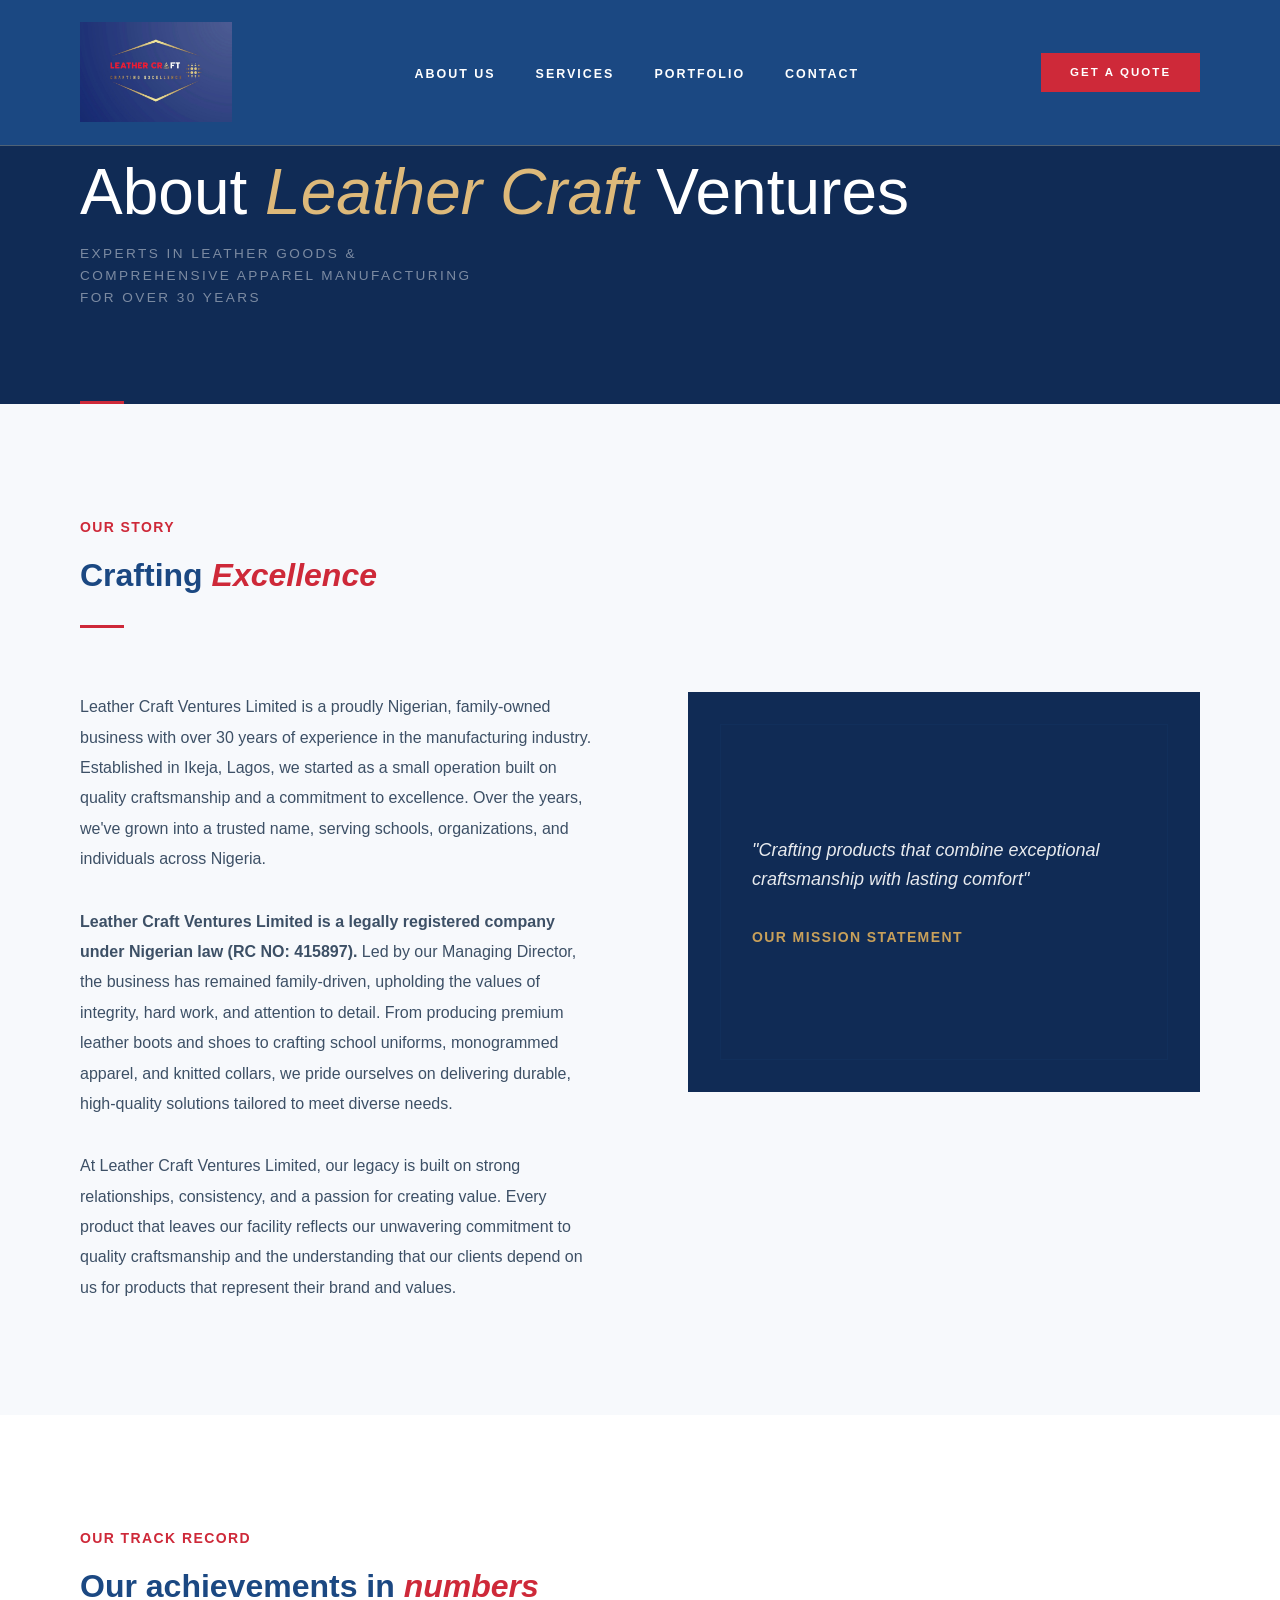
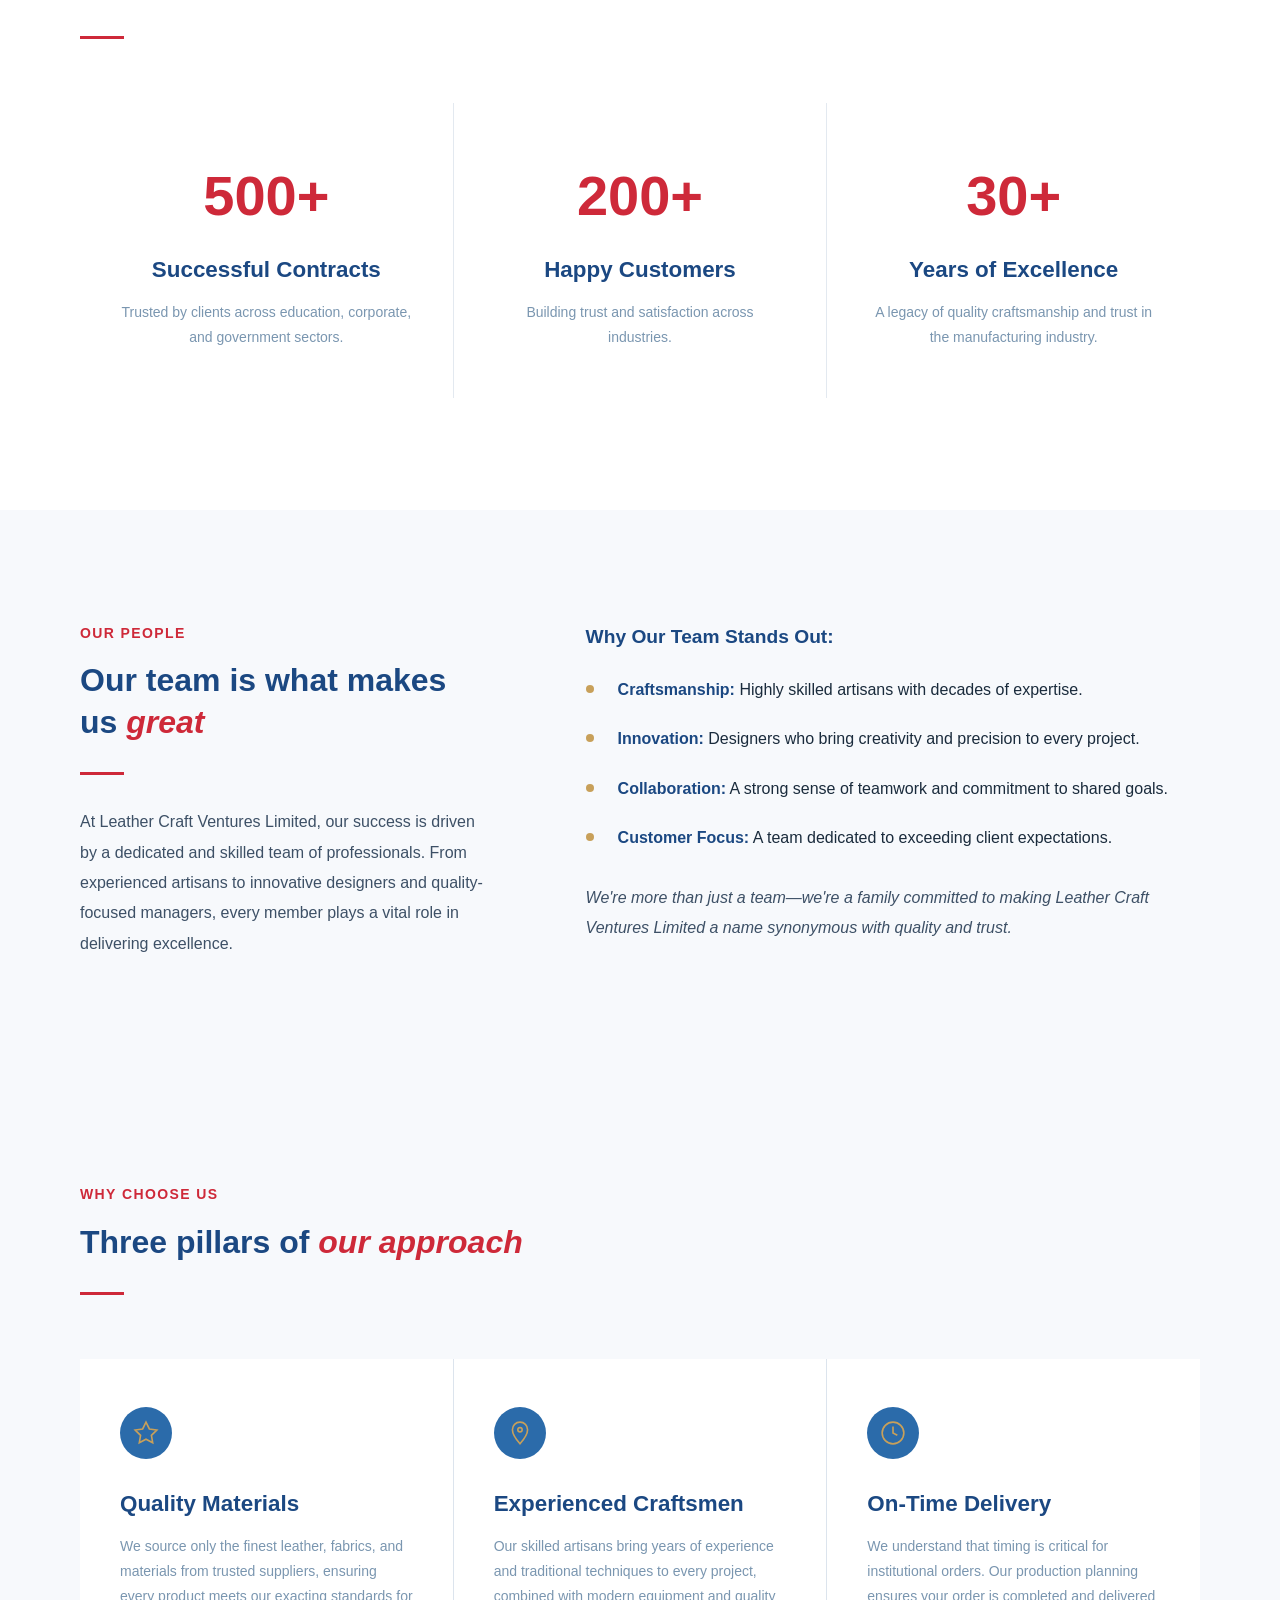
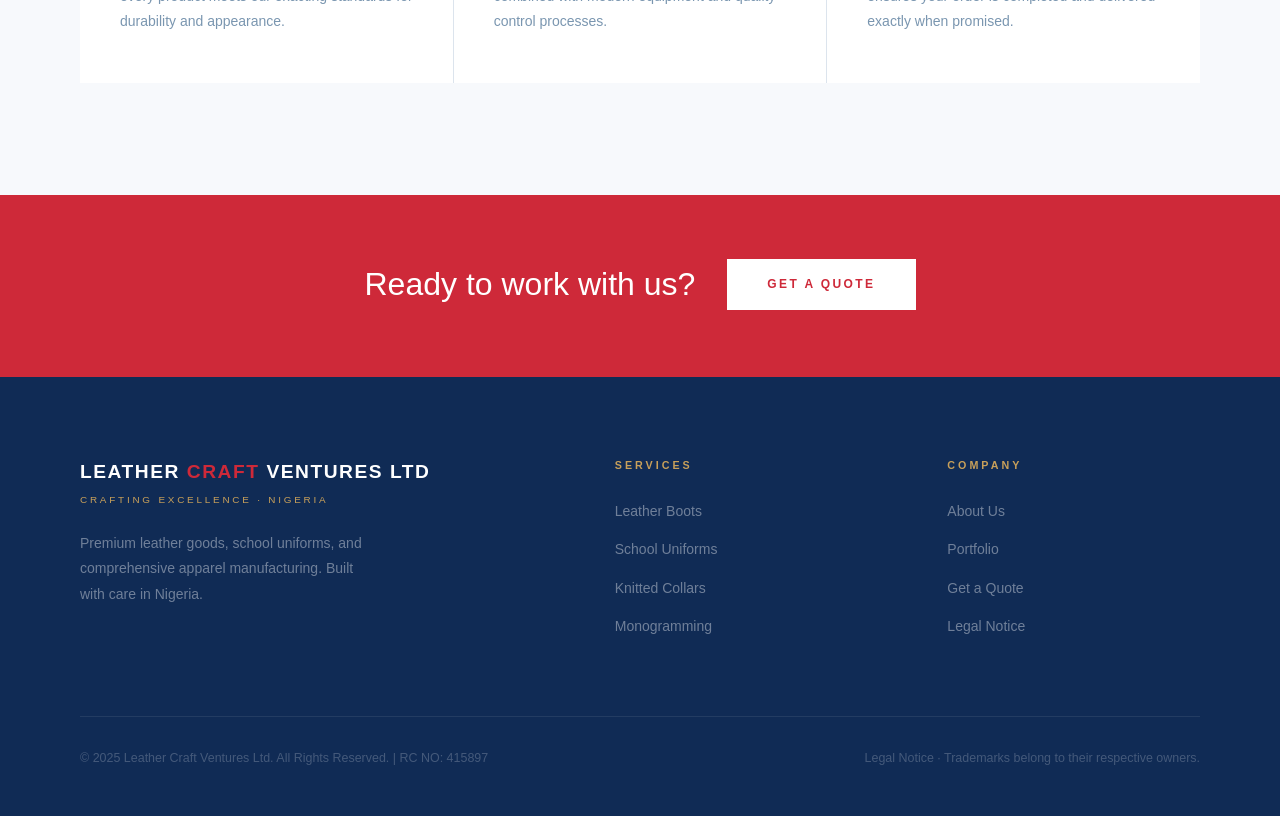
==== commit cac06e7c: "update contact page metadata and footer blurb" ====
--- a/website/about.html
+++ b/website/about.html
@@ -4,13 +4,13 @@
   <meta name="color-scheme" content="light dark" />
   <meta charset="UTF-8" />
   <meta name="viewport" content="width=device-width, initial-scale=1.0" />
-  <meta name="description" content="About Leather Craft Ventures Ltd — Nigeria's specialists in premium leather boots, school uniforms, knitted collars, and corporate monogramming since our founding in Arepo, Ogun State." />
+  <meta name="description" content="About Leather Craft Ventures Ltd — Nigeria's specialists in premium leather boots, school uniforms, knitted collars, and comprehensive apparel manufacturing since our founding in Arepo, Ogun State." />
   <meta http-equiv="Content-Security-Policy" content="default-src 'self'; style-src 'self' 'unsafe-inline' https://fonts.googleapis.com; font-src 'self' https://fonts.gstatic.com; script-src 'self'; img-src 'self' data:; connect-src 'self';" />
   <link rel="canonical" href="https://leathercraftventures.com/about.html" />
   <link rel="icon" type="image/svg+xml" href="data:image/svg+xml,<svg xmlns='http://www.w3.org/2000/svg' viewBox='0 0 100 100'><text y='.9em' font-size='90'>🧵</text></svg>" />
   
   <meta property="og:title" content="About Us — Leather Craft Ventures Ltd" />
-  <meta property="og:description" content="Nigeria's specialists in premium leather boots, school uniforms, knitted collars, and corporate monogramming since our founding in Arepo, Ogun State." />
+  <meta property="og:description" content="Nigeria's specialists in premium leather boots, school uniforms, knitted collars, and comprehensive apparel manufacturing since our founding in Arepo, Ogun State." />
   <meta property="og:type" content="website" />
   <meta property="og:url" content="https://leathercraftventures.com/about.html" />
   <meta property="og:image" content="https://leathercraftventures.com/images/og-image.jpg" />
@@ -63,8 +63,8 @@
 <main id="main-content">
 <section class="page-hero" aria-label="About page hero">
   <div class="container">
-    <h1 class="page-hero-title">About Leather <em>Craft</em> Ventures</h1>
-    <p class="page-hero-sub">Experts in Apparel &amp; Leather Manufacturing for over 30 years</p>
+    <h1 class="page-hero-title">About <em>Leather Craft</em> Ventures</h1>
+    <p class="page-hero-sub">Experts in Leather Goods & Comprehensive Apparel Manufacturing for over 30 years</p>
   </div>
 </section>
 
@@ -264,7 +264,7 @@
         </p>
         <p class="footer-brand-tag">Crafting Excellence · Nigeria</p>
         <p class="footer-brand-blurb">
-          Premium leather goods, school uniforms, and corporate apparel
+          Premium leather goods, school uniforms, and comprehensive apparel
           manufacturing. Built with care in Nigeria.
         </p>
       </div>
--- a/website/css/style.css
+++ b/website/css/style.css
@@ -7,6 +7,59 @@
      Steel   #2B6BAA  — icon circles, highlights
      Gold    #C8A05A  — labels, premium details
    ============================================================ */
+
+/* Mobile-first CSS custom properties */
+:root {
+  /* Viewport units that work better on mobile */
+  --vh: 1vh;
+  --mobile-nav-height: 70px;
+}
+
+/* Improve mobile performance */
+* {
+  -webkit-tap-highlight-color: transparent;
+}
+
+/* Better mobile scrolling */
+body {
+  -webkit-overflow-scrolling: touch;
+  scroll-behavior: smooth;
+}
+
+/* Loading state */
+body:not(.loaded) {
+  overflow: hidden;
+}
+
+body:not(.loaded) .reveal {
+  opacity: 0;
+  transform: translateY(20px);
+}
+
+/* Mobile-specific classes */
+.is-mobile .hero-left {
+  min-height: calc(var(--vh, 1vh) * 100);
+}
+
+.is-touch button,
+.is-touch .btn-primary,
+.is-touch .btn-navy,
+.is-touch .btn-outline,
+.is-touch .btn-white {
+  touch-action: manipulation;
+  user-select: none;
+}
+
+/* Prevent zoom on input focus for iOS */
+@supports (-webkit-touch-callout: none) {
+  input[type="text"],
+  input[type="email"],
+  input[type="tel"],
+  select,
+  textarea {
+    font-size: 16px !important;
+  }
+}
 
 /* ─────────────────────────────────────────
    DESIGN TOKENS
@@ -1255,37 +1308,342 @@
 /* ─────────────────────────────────────────
    RESPONSIVE
 ───────────────────────────────────────── */
+
+/* Large tablets and small desktops */
+@media (max-width: 1200px) {
+  :root { --section-pad: 6rem 4rem; }
+  #site-nav, #site-nav.scrolled { padding: 1.2rem 4rem; }
+  .hero-left { padding: 8rem 4rem 5rem; }
+  .services-header { grid-template-columns: 1fr; gap: 2.5rem; }
+  .process-layout { gap: 4rem; }
+  .contact-layout { gap: 5rem; }
+}
+
+/* Tablets */
 @media (max-width: 1100px) {
   :root { --section-pad: 5rem 3rem; }
-  #site-nav, #site-nav.scrolled     { padding-left: 3rem; padding-right: 3rem; }
-  #hero                              { grid-template-columns: 1fr; }
-  .hero-right                        { display: none; }
-  .hero-left                         { padding: 9rem 3rem 5rem; }  .services-header                   { grid-template-columns: 1fr; gap: 2rem; }
-  .services-grid                     { grid-template-columns: 1fr 1fr; }
-  .process-layout                    { grid-template-columns: 1fr; }
-  .process-panel                     { display: none; }
-  .contact-layout                    { grid-template-columns: 1fr; gap: 3rem; }
-  .footer-grid                       { grid-template-columns: 1fr 1fr; gap: 3rem; }
-  .nav-links, .nav-quote             { display: none; }
-  .nav-hamburger                     { display: flex; }
-  .page-hero                         { padding: 9rem 3rem 5rem; }
-  .page-hero::after                  { left: 3rem; }
-  .cta-strip                         { padding: 3rem; }
-  .portfolio-grid                    { grid-template-columns: 1fr 1fr; }
-}
-
+  #site-nav, #site-nav.scrolled { padding: 1.2rem 3rem; }
+  
+  /* Hero adjustments */
+  #hero { grid-template-columns: 1fr; }
+  .hero-right { display: none; }
+  .hero-left { padding: 9rem 3rem 5rem; }
+  .hero-left::after { display: none; }
+  
+  /* Services grid */
+  .services-header { grid-template-columns: 1fr; gap: 2rem; }
+  .services-grid { grid-template-columns: 1fr 1fr; }
+  
+  /* Process layout */
+  .process-layout { grid-template-columns: 1fr; gap: 3rem; }
+  .process-panel { display: none; }
+  
+  /* Contact layout */
+  .contact-layout { grid-template-columns: 1fr; gap: 4rem; }
+  
+  /* Footer */
+  .footer-grid { grid-template-columns: 1fr 1fr; gap: 3rem; }
+  
+  /* Navigation - show mobile menu */
+  .nav-links, .nav-quote { display: none; }
+  .nav-hamburger { display: flex; }
+  
+  /* Page hero */
+  .page-hero { padding: 9rem 3rem 5rem; }
+  .page-hero::after { left: 3rem; }
+  
+  /* CTA strip */
+  .cta-strip { padding: 3rem; }
+  
+  /* Portfolio */
+  .portfolio-grid { grid-template-columns: 1fr 1fr; }
+  
+  /* About page specific */
+  .about-story-grid { grid-template-columns: 1fr !important; gap: 3rem !important; }
+  .about-team-grid { grid-template-columns: 1fr !important; gap: 3rem !important; }
+}
+
+/* Small tablets and large phones */
+@media (max-width: 768px) {
+  :root { 
+    --section-pad: 4rem 2rem;
+    --max-width: 100%;
+  }
+  
+  /* Typography scaling */
+  h1, .hero-title, .page-hero-title { font-size: 36px; }
+  h2, .section-title { font-size: 28px; }
+  h3, .service-name { font-size: 20px; }
+  
+  /* Navigation */
+  #site-nav, #site-nav.scrolled { padding: 1rem 2rem; }
+  .nav-logo img { height: 80px !important; }
+  
+  /* Hero */
+  .hero-left { padding: 7rem 2rem 4rem; }
+  .hero-title { font-size: 36px; }
+  .hero-ctas { flex-direction: column; align-items: stretch; gap: 1rem; }
+  .hero-ctas .btn-primary,
+  .hero-ctas .btn-outline { text-align: center; }
+  
+  /* Services */
+  .services-grid { grid-template-columns: 1fr; }
+  .service-card { padding: 2.5rem 2rem; }
+  
+  /* Clients */
+  .clients-inner { flex-direction: column; align-items: flex-start; gap: 2rem; }
+  .clients-names { gap: 2rem; flex-wrap: wrap; }
+  
+  /* Forms */
+  .form-row { grid-template-columns: 1fr; }
+  
+  /* Footer */
+  .footer-grid { grid-template-columns: 1fr; gap: 2.5rem; }
+  .footer-bottom { flex-direction: column; text-align: center; gap: 1.5rem; }
+  
+  /* Page hero */
+  .page-hero { padding: 8rem 2rem 4rem; }
+  .page-hero::after { left: 2rem; }
+  .page-hero-title { font-size: 2.5rem; }
+  
+  /* CTA strip */
+  .cta-strip { padding: 3rem 2rem; flex-direction: column; align-items: stretch; text-align: center; }
+  
+  /* Portfolio */
+  .portfolio-grid { grid-template-columns: 1fr; }
+  
+  /* About page achievements */
+  .achievements-grid { grid-template-columns: 1fr !important; }
+  .achievement-card { text-align: center !important; }
+}
+
+/* Mobile phones */
 @media (max-width: 640px) {
-  :root { --section-pad: 4rem 1.5rem; }
-  #site-nav, #site-nav.scrolled     { padding-left: 1.5rem; padding-right: 1.5rem; }
-  .hero-left                         { padding: 7rem 1.5rem 4rem; }
-  .services-grid                     { grid-template-columns: 1fr; }
-  .form-row                          { grid-template-columns: 1fr; }
-  .footer-grid                       { grid-template-columns: 1fr; gap: 2.5rem; }
-  .footer-bottom                     { flex-direction: column; text-align: center; }
-  .clients-inner                     { flex-direction: column; align-items: flex-start; }
-  .clients-names                     { gap: 2rem; }
-  .page-hero                         { padding: 8rem 1.5rem 4rem; }
-  .page-hero::after                  { left: 1.5rem; }
-  .cta-strip                         { padding: 2.5rem 1.5rem; flex-direction: column; align-items: flex-start; }
-  .portfolio-grid                    { grid-template-columns: 1fr; }
+  :root { --section-pad: 3rem 1.5rem; }
+  
+  /* Typography */
+  h1, .hero-title, .page-hero-title { font-size: 32px; }
+  h2, .section-title { font-size: 24px; }
+  h3, .service-name { font-size: 18px; }
+  p, .hero-description, .service-desc { font-size: 15px; }
+  
+  /* Navigation */
+  #site-nav, #site-nav.scrolled { padding: 1rem 1.5rem; }
+  .nav-logo img { height: 70px !important; }
+  
+  /* Mobile menu improvements */
+  .mobile-menu { padding: 4.5rem 2rem 2rem; }
+  .mobile-menu a { font-size: 1.1rem; padding: 1.2rem 0; }
+  
+  /* Hero */
+  .hero-left { padding: 6rem 1.5rem 3rem; }
+  .hero-title { font-size: 32px; line-height: 1.1; }
+  .hero-description { font-size: 15px; max-width: none; }
+  
+  /* Services */
+  .service-card { padding: 2rem 1.5rem; }
+  .service-index { font-size: 2.5rem; top: 1.5rem; right: 1.5rem; }
+  
+  /* Process steps */
+  .process-step { grid-template-columns: 2rem 1fr; gap: 1rem; padding: 1.8rem 0; }
+  .step-title { font-size: 1.1rem; }
+  .step-body { font-size: 0.85rem; }
+  
+  /* Contact */
+  .contact-layout { gap: 3rem; }
+  
+  /* Footer */
+  #site-footer { padding: 4rem 1.5rem 2rem; }
+  .footer-brand-blurb { max-width: none; }
+  
+  /* Page hero */
+  .page-hero { padding: 7rem 1.5rem 3rem; }
+  .page-hero::after { left: 1.5rem; }
+  .page-hero-title { font-size: 2.2rem; }
+  
+  /* CTA strip */
+  .cta-strip { padding: 2.5rem 1.5rem; }
+  .cta-strip-text { font-size: 1.3rem; text-align: center; }
+  
+  /* Buttons */
+  .btn-primary, .btn-navy, .btn-white { padding: 1rem 2rem; font-size: 14px; }
+  
+  /* Portfolio cards */
+  .portfolio-card-body { padding: 1.5rem; }
+  .portfolio-card-title { font-size: 1rem; }
+  .portfolio-card-desc { font-size: 0.85rem; }
+}
+
+/* Small mobile phones */
+@media (max-width: 480px) {
+  :root { --section-pad: 2.5rem 1rem; }
+  
+  /* Typography */
+  h1, .hero-title, .page-hero-title { font-size: 28px; }
+  h2, .section-title { font-size: 22px; }
+  h3, .service-name { font-size: 16px; }
+  p, .hero-description, .service-desc { font-size: 14px; }
+  
+  /* Navigation */
+  #site-nav, #site-nav.scrolled { padding: 0.8rem 1rem; }
+  .nav-logo img { height: 60px !important; }
+  
+  /* Mobile menu */
+  .mobile-menu { padding: 4rem 1.5rem 1.5rem; }
+  
+  /* Hero */
+  .hero-left { padding: 5rem 1rem 2.5rem; }
+  .hero-title { font-size: 28px; }
+  .hero-description { font-size: 14px; }
+  .hero-ctas { gap: 0.8rem; }
+  
+  /* Services */
+  .service-card { padding: 1.5rem 1rem; }
+  .service-icon-wrap { width: 44px; height: 44px; margin-bottom: 1.5rem; }
+  .service-icon-wrap svg { width: 22px; height: 22px; }
+  
+  /* Footer */
+  #site-footer { padding: 3rem 1rem 1.5rem; }
+  .footer-grid { gap: 2rem; }
+  
+  /* Page hero */
+  .page-hero { padding: 6rem 1rem 2.5rem; }
+  .page-hero::after { left: 1rem; width: 32px; }
+  .page-hero-title { font-size: 2rem; }
+  
+  /* CTA strip */
+  .cta-strip { padding: 2rem 1rem; }
+  .cta-strip-text { font-size: 1.2rem; }
+  
+  /* Buttons */
+  .btn-primary, .btn-navy, .btn-white { padding: 0.9rem 1.5rem; font-size: 13px; }
+  
+  /* Form improvements */
+  .form-group input,
+  .form-group select,
+  .form-group textarea { padding: 0.8rem 1rem; font-size: 14px; }
+  
+  .form-submit { padding: 1rem; font-size: 13px; }
+}
+
+/* Touch device optimizations */
+@media (hover: none) and (pointer: coarse) {
+  /* Increase touch targets */
+  .nav-links a { padding: 0.5rem; }
+  .btn-primary, .btn-navy, .btn-outline, .btn-white { min-height: 44px; }
+  .form-group input,
+  .form-group select,
+  .form-group textarea { min-height: 44px; }
+  
+  /* Remove hover effects that don't work on touch */
+  .service-card:hover,
+  .portfolio-card:hover,
+  .client-logo:hover {
+    transform: none;
+    box-shadow: none;
+  }
+  
+  .service-card:hover::before {
+    transform: scaleX(0);
+  }
+}
+
+/* High DPI displays */
+@media (-webkit-min-device-pixel-ratio: 2), (min-resolution: 192dpi) {
+  /* Ensure crisp rendering on retina displays */
+  .brand-rule,
+  .page-hero::after {
+    transform: translateZ(0);
+  }
+}
+
+/* Landscape orientation on mobile */
+@media (max-width: 768px) and (orientation: landscape) {
+  .hero-left { padding: 4rem 2rem 3rem; }
+  .page-hero { padding: 5rem 2rem 3rem; }
+  .mobile-menu { padding: 3rem 2rem 2rem; }
+}
+
+/* About page specific mobile optimizations */
+@media (max-width: 768px) {
+  /* Company story grid */
+  section[style*="grid-template-columns: 1fr 1fr"] {
+    display: block !important;
+  }
+  
+  section[style*="grid-template-columns: 1fr 1fr"] > div:first-child {
+    margin-bottom: 3rem;
+  }
+  
+  /* Achievements section */
+  div[style*="grid-template-columns: repeat(3, 1fr)"] {
+    grid-template-columns: 1fr !important;
+    gap: 2rem !important;
+  }
+  
+  /* Team section */
+  div[style*="grid-template-columns: 1fr 1.5fr"] {
+    grid-template-columns: 1fr !important;
+    gap: 3rem !important;
+  }
+  
+  /* Three pillars section */
+  div[style*="grid-template-columns: repeat(3, 1fr)"] {
+    grid-template-columns: 1fr !important;
+  }
+}
+
+/* Services page mobile optimizations */
+@media (max-width: 768px) {
+  article[style*="grid-template-columns: auto 1fr"] {
+    grid-template-columns: 1fr !important;
+    gap: 1.5rem !important;
+  }
+  
+  article[style*="grid-template-columns: auto 1fr"] > div:first-child {
+    justify-self: start;
+  }
+}
+
+/* Contact page mobile optimizations */
+@media (max-width: 768px) {
+  div[style*="grid-template-columns: 1fr 1.4fr"] {
+    grid-template-columns: 1fr !important;
+    gap: 3rem !important;
+  }
+}
+
+/* Ensure images are responsive */
+img {
+  max-width: 100%;
+  height: auto;
+}
+
+/* Prevent horizontal scroll */
+body {
+  overflow-x: hidden;
+}
+
+/* Improve text readability on mobile */
+@media (max-width: 640px) {
+  body {
+    -webkit-text-size-adjust: 100%;
+    text-size-adjust: 100%;
+  }
+}
+
+/* Focus improvements for mobile */
+@media (max-width: 768px) {
+  .skip-link:focus {
+    font-size: 16px;
+    padding: 1rem 1.5rem;
+  }
+  
+  button:focus,
+  input:focus,
+  select:focus,
+  textarea:focus {
+    outline: 2px solid var(--crimson);
+    outline-offset: 2px;
+  }
 }
